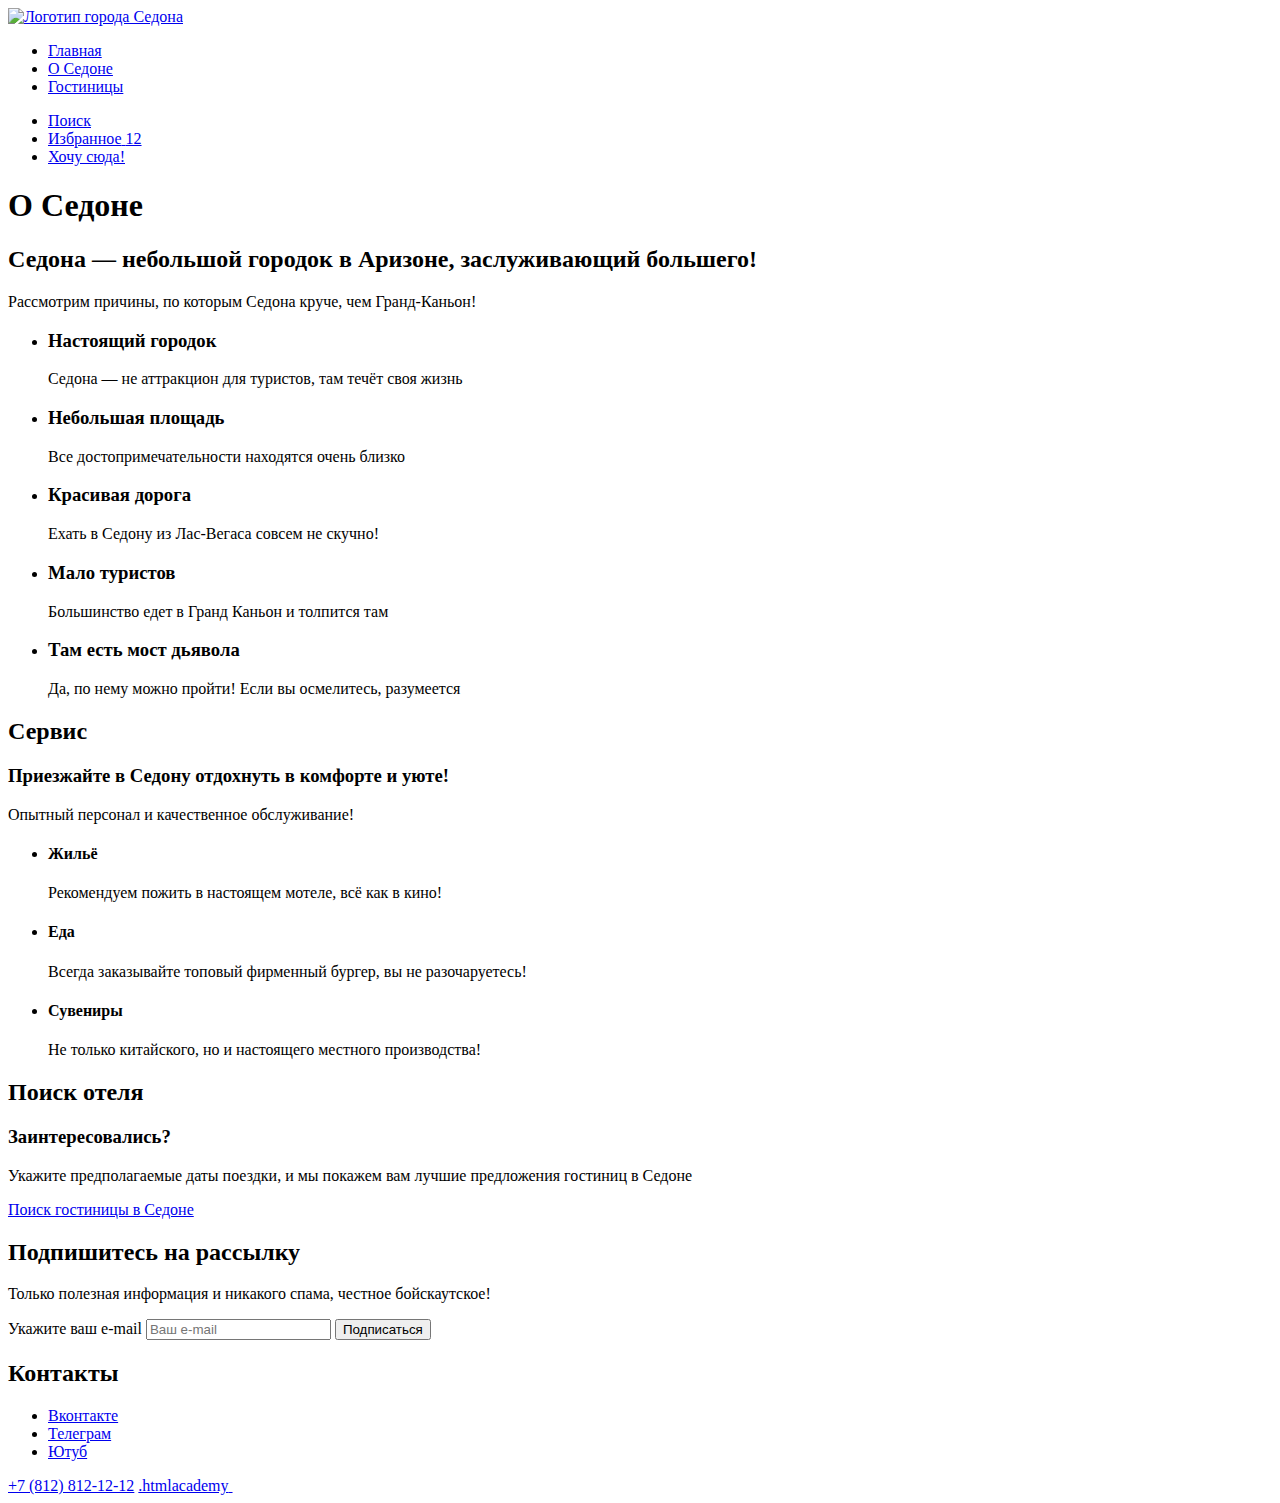
==== index.html @ 89e9d812 "Добавляет разметку каталога" ====
<!DOCTYPE html>
<html lang="ru">

  <head>
    <meta charset="utf-8">
    <title>HTML Academy: Седона</title>
  </head>

  <body>
    <header class="page-header">
      <a class="logo" href="index.html" aria-current="page">
        <img class="" src="" width="" height="" alt="Логотип города Седона">
      </a>
      <nav class="navigation">

        <ul class="navigation-list">

          <li class="navigation-item">
            <a class="navigation-link navigation-link-current" href="index.html">Главная</a>
          </li>

          <li class="navigation-item">
            <a class="navigation-link" href="#">О Cедоне</a>
          </li>

          <li class="navigation-item">
            <a class="navigation-link" href="catalog.html">Гостиницы</a>
          </li>

        </ul>

        <ul class="navigation-user">
          <li class="navigation-item">
            <a class="navigation-link-search" href="#">
              <!--svg-->
              <span class="visually-hidden">Поиск</span>
            </a>
          </li>

          <li class="navigation-item">
            <a class="navigation-link-favourites" href="#">
              <!--svg-->
              <span class="visually-hidden">Избранное</span>
              <span class="favourites">12</span>
            </a>
          </li>

          <li class="navigation-item">
            <a class="navigation-link-button" href="#">Хочу сюда!</a>
          </li>

        </ul>
      </nav>
    </header>

    <main class="main-index">
      <section class="hero">
        <h1 class="visually-hidden">О Седоне</h1>
        <!--Фоновое изображение/Декор-->
      </section>

      <section class="advantages">
        <h2 class="advantages-title">Седона — небольшой городок в Аризоне,
          заслуживающий большего!</h2>
        <p class="advantages-description">Рассмотрим причины, по которым Седона круче, чем Гранд-Каньон!</p>
        <ul class="advantages-list">

          <li class="advantages-item">
            <div class="advantages-item-container">
              <h3 class="advantages-item-title">Настоящий городок</h3>
              <p class="advantages-item-description">Седона — не аттракцион для туристов, там течёт своя жизнь</p>
            </div>
            <!--Контекстное изображение-->
          </li>

          <li class="advantages-item advantages-item-light">
            <h3 class="advantages-item-title">Небольшая площадь</h3>
            <p class="advantages-item-description">Все достопримечательности находятся очень близко</p>
          </li>

          <li class="advantages-item advantages-item-medium-blue">
            <h3 class="advantages-item-title">Красивая дорога</h3>
            <p class="advantages-item-description">Ехать в Седону из Лас-Вегаса совсем не скучно!</p>
          </li>

          <li class="advantages-item advantages-item-light">
            <h3 class="advantages-item-title">Мало туристов</h3>
            <p class="advantages-item-description">Большинство едет в Гранд Каньон и толпится там</p>
          </li>

          <li class="advantages-item">
            <div class="advantages-item-container">
              <h3>Там есть мост дьявола</h3>
              <p>Да, по нему можно пройти! Если вы осмелитесь, разумеется</p>
            </div>
            <!--Контекстное изображение-->
          </li>
        </ul>
      </section>

      <section class="services">
        <h2 class="services visually-hidden">Сервис</h2>
        <h3 class="services-title">Приезжайте в Седону отдохнуть в комфорте и уюте!</h3>
        <p class="services-definition">Опытный персонал и качественное обслуживание!</p>
        <ul class="services-list">
          <li class="services-item house">
            <h4 class="services-name">Жильё</h4>
            <p class="services-description">Рекомендуем пожить в настоящем мотеле, всё как в кино!</p>
            <!--Векторное изображение-->
          </li>

          <li class="services-item food">
            <h4 class="services-name">Еда</h4>
            <p class="services-description">Всегда заказывайте топовый фирменный бургер, вы не разочаруетесь!</p>
            <!--Векторное изображение-->
          </li>

          <li class="services-item souvenirs">
            <h4 class="services-name">Сувениры</h4>
            <p class="services-description">Не только китайского, но и настоящего местного производства!</p>
            <!--Векторное изображение-->
          </li>
        </ul>
      </section>

      <section class="search-hotels">
        <h2 class="search-hotels visually-hidden">Поиск отеля</h2>
        <h3 class="search-hotels-title">Заинтересовались?</h3>
        <p class="search-hotels-description">Укажите предполагаемые даты поездки, и мы покажем вам лучшие предложения гостиниц в Седоне</p>
        <a class="search-hotels-button" href="catalog.html">Поиск гостиницы в Седоне</a>
      </section>

      <section class="subscription subscription-photo">
        <!--Фоновое изображение-->
        <div class="wrapper-subscription">
          <h2 class="subscription-title">Подпишитесь на рассылку</h2>
          <p class="subscription-description">Только полезная информация и никакого спама, честное бойскаутское!</p>
          <form class="subscription-form" action="https://echo.htmlacademy.ru/" method="post">
            <label class="visually-hidden" for="subscription-email">Укажите ваш e-mail</label>
            <input type="email" name="mail" placeholder="Ваш e-mail" id="subscription-email" required>
            <button class="button subscription-button">Подписаться</button>
          </form>
        </div>
      </section>
    </main>

    <footer class="page-footer">
      <h2 class="visually-hidden">Контакты</h2>
      <ul class="social-list">
        <li class="social-item">
          <a class="social-link" href="https://vk.com/htmlacademy">
            <span class="visually-hidden">Вконтакте</span>
            <!--svg-->
          </a>
        </li>

        <li class="social-item">
          <a class="social-link" href="https://t.me/htmlacademy">
            <span class="visually-hidden">Телеграм</span>
            <!--svg-->
          </a>
        </li>
        <li class="social-item">
          <a class="social-link" href="https://www.youtube.com/user/htmlacademyru">
            <span class="visually-hidden">Ютуб</span>
            <!--svg-->
          </a>
        </li>
      </ul>
      <a class="contacts-phone" href="tel:+78128121212">+7 (812) 812-12-12</a>
      <a class="logo-htmlacademy-link" href="http://htmlacademy.ru">
        <span class="visually-hidden">.htmlacademy</span>
        <!--svg--><img>
      </a>
    </footer>
  </body>

</html>
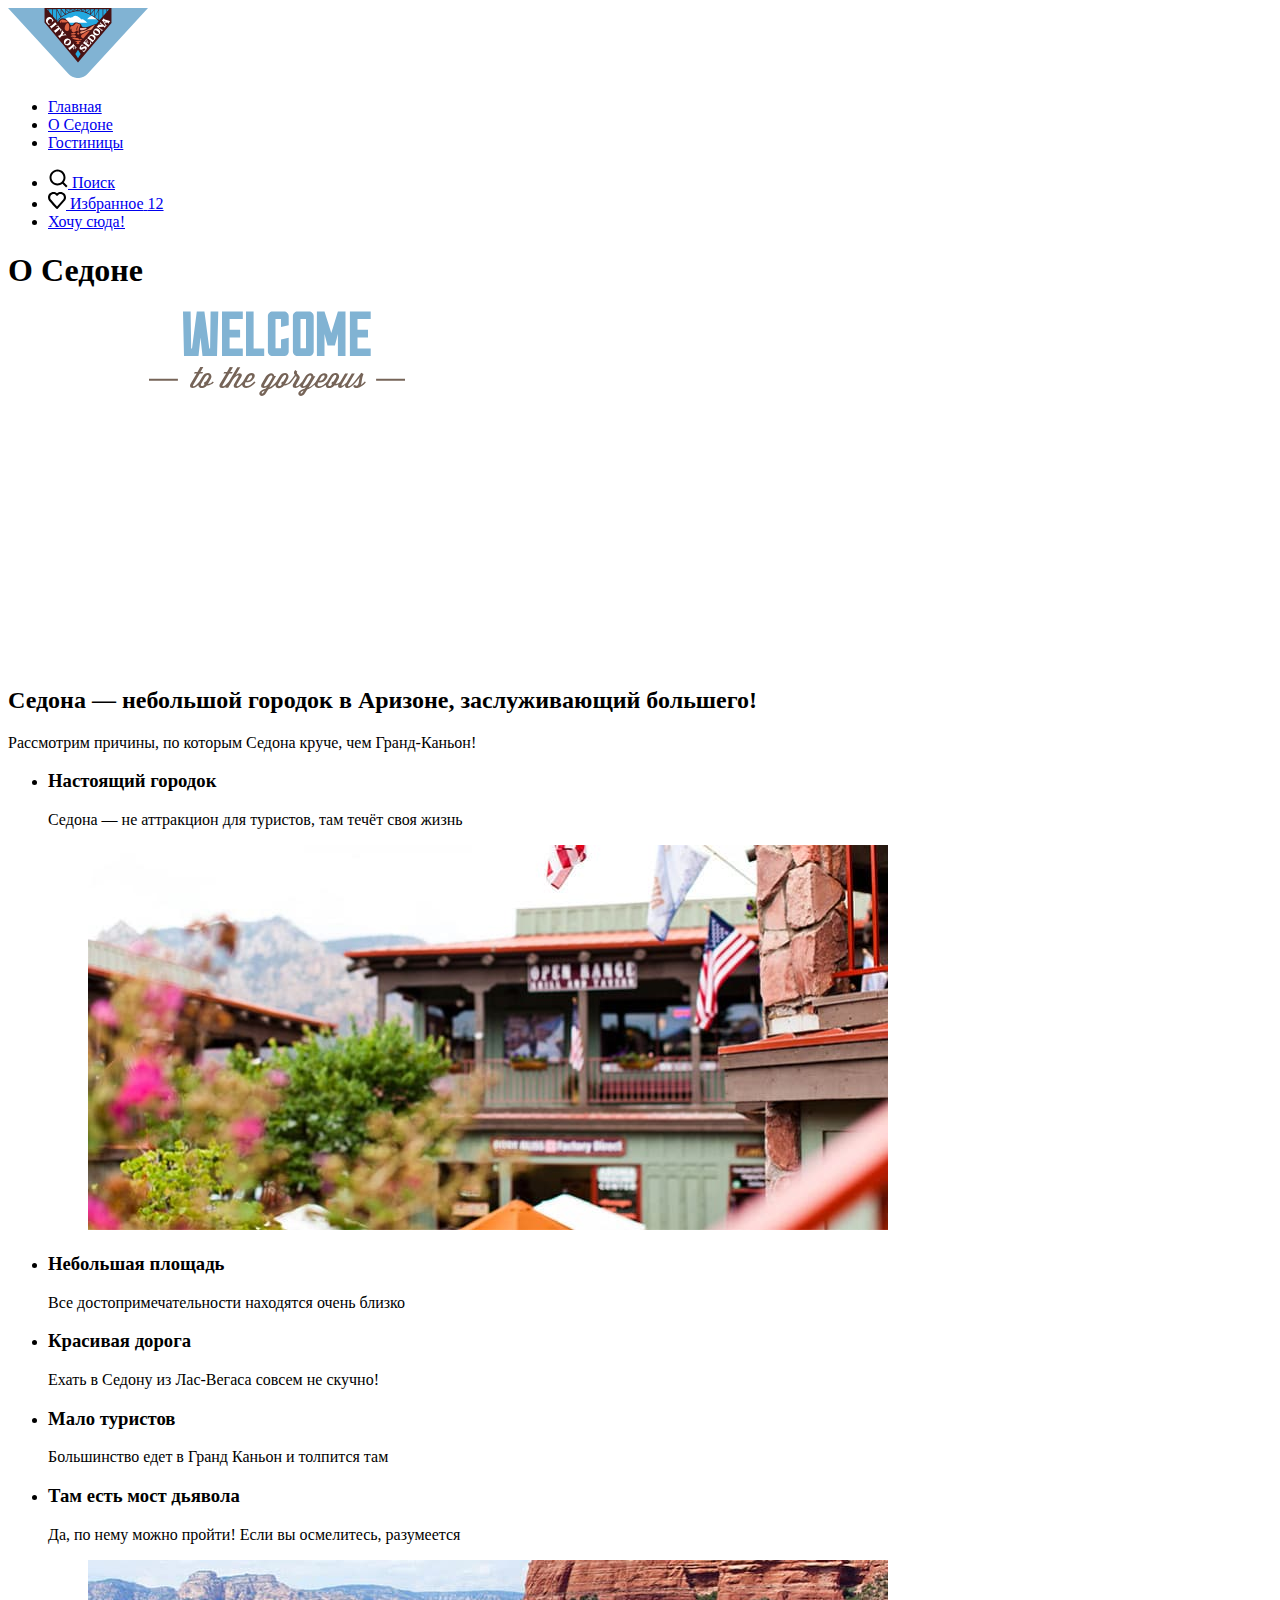
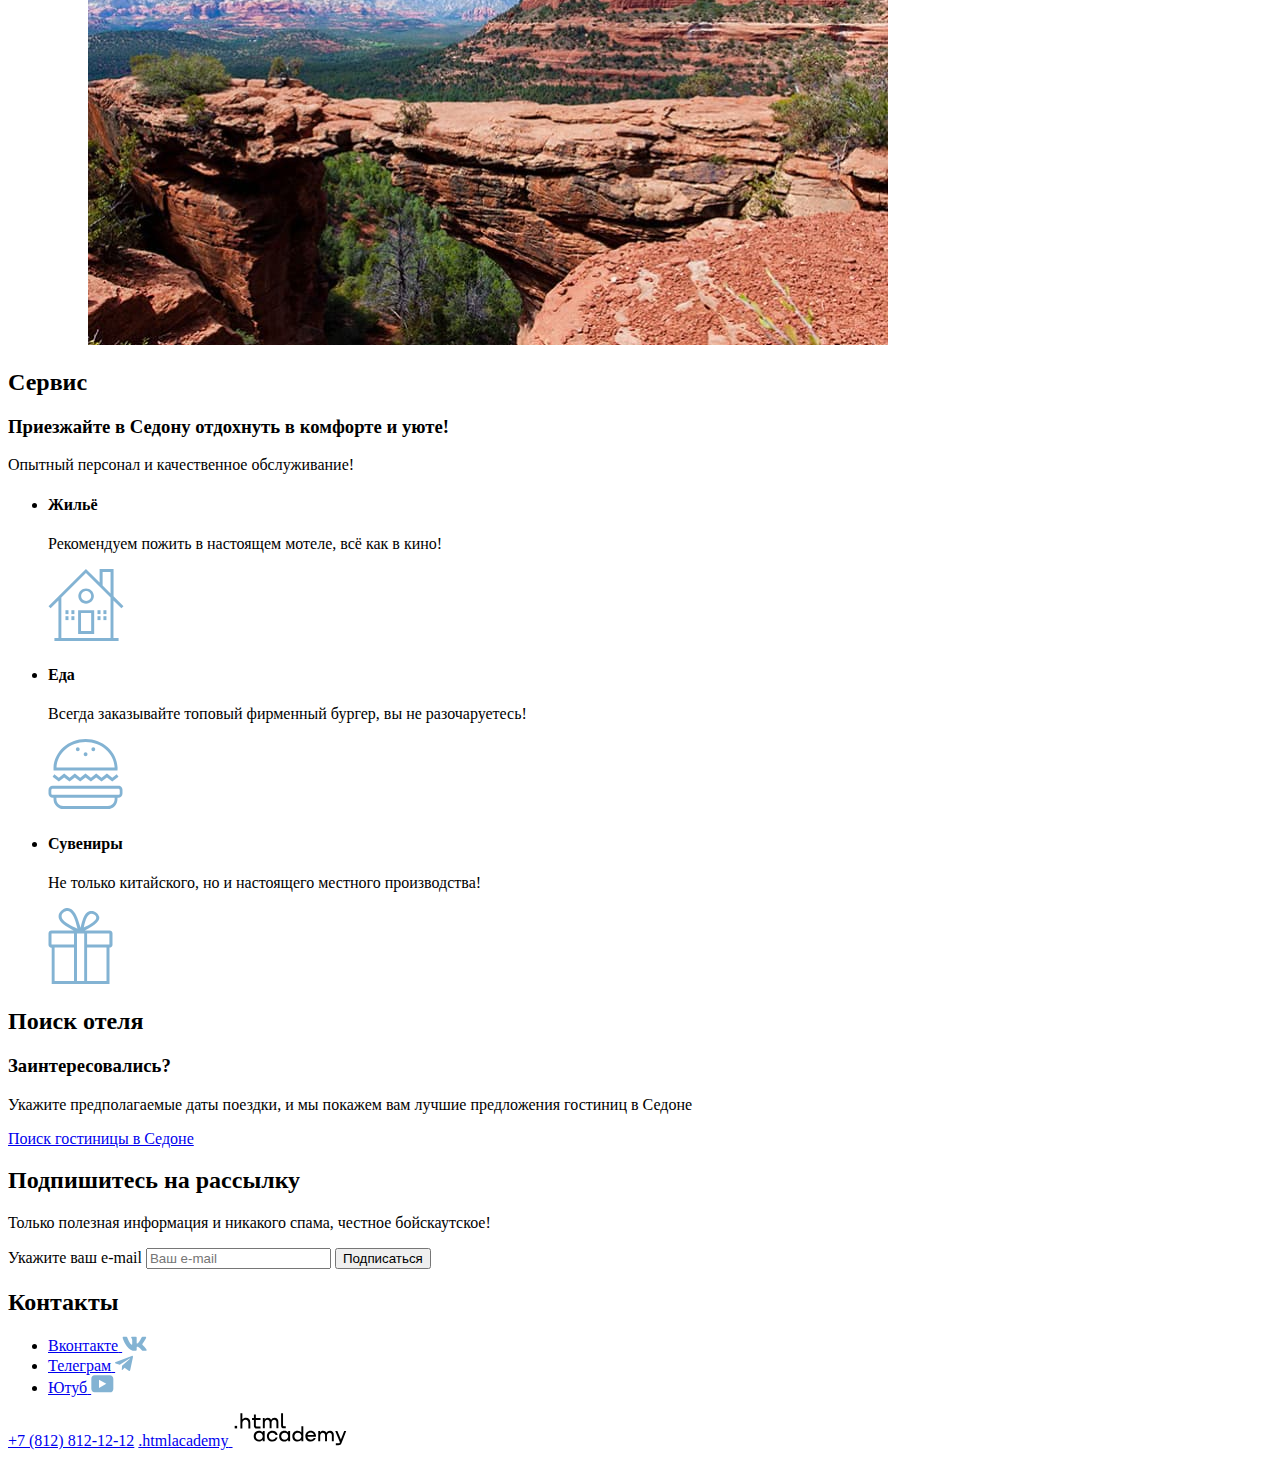
==== commit 37bce841: "Добавляет растровую графику в разметку" ====
--- a/index.html
+++ b/index.html
@@ -9,7 +9,7 @@
   <body>
     <header class="page-header">
       <a class="logo" href="index.html" aria-current="page">
-        <img class="" src="" width="" height="" alt="Логотип города Седона">
+        <img class="logotype" src="images/logo.svg" width="140" height="70" alt="Логотип города Седона">
       </a>
       <nav class="navigation">
 
@@ -32,14 +32,18 @@
         <ul class="navigation-user">
           <li class="navigation-item">
             <a class="navigation-link-search" href="#">
-              <!--svg-->
+              <svg width="20" height="20" viewBox="0 0 20 20" fill="none" xmlns="http://www.w3.org/2000/svg">
+                <path d="M19.5 18.0083L15.8 14.3287C16.8 13.0359 17.5 11.3453 17.5 9.4558C17.5 5.08011 13.9 1.5 9.5 1.5C5.1 1.5 1.5 5.17956 1.5 9.55525C1.5 13.9309 5.1 17.511 9.5 17.511C11.3 17.511 13 16.9144 14.4 15.8204L18.1 19.5L19.5 18.0083ZM9.5 15.5221C6.2 15.5221 3.5 12.837 3.5 9.55525C3.5 6.27348 6.2 3.5884 9.5 3.5884C12.8 3.5884 15.5 6.27348 15.5 9.55525C15.5 12.837 12.8 15.5221 9.5 15.5221Z" fill="black" />
+              </svg>
               <span class="visually-hidden">Поиск</span>
             </a>
           </li>
 
           <li class="navigation-item">
             <a class="navigation-link-favourites" href="#">
-              <!--svg-->
+              <svg width="18" height="17" viewBox="0 0 18 17" fill="none" xmlns="http://www.w3.org/2000/svg">
+                <path d="M8.9 17C8.6 17 8.3 16.9 8.1 16.6C2.7 10.5 1.4 9.1 1.1 8.7C0.4 7.8 0 6.6 0 5.4C0 2.4 2.4 0 5.5 0C6.8 0 8 0.5 9 1.3C10 0.5 11.3 0 12.5 0C15.5 0 18 2.4 18 5.4C18 6.7 17.5 7.9 16.7 8.8L9.7 16.7C9.5 16.9 9.3 17 8.9 17ZM2.9 7.5C3.2 7.9 6.4 11.5 9 14.4L15.2 7.4C15.7 6.9 15.9 6.2 15.9 5.4C15.9 3.6 14.4 2.1 12.6 2.1C11.6 2.1 10.6 2.6 9.9 3.4C9.6 3.7 9.3 3.8 9 3.8C8.7 3.8 8.4 3.6 8.2 3.4C7.5 2.6 6.5 2.1 5.5 2.1C3.7 2.1 2.2 3.6 2.2 5.4C2.1 6.3 2.5 7 2.9 7.5C2.8 7.5 2.8 7.5 2.9 7.5Z" fill="black" />
+              </svg>
               <span class="visually-hidden">Избранное</span>
               <span class="favourites">12</span>
             </a>
@@ -56,7 +60,10 @@
     <main class="main-index">
       <section class="hero">
         <h1 class="visually-hidden">О Седоне</h1>
-        <!--Фоновое изображение/Декор-->
+        <!--фоновое изображение-->
+        <figure class="hero-background">
+          <img class="welcome-image" src="images/welcome.svg" width="458" height="352" alt="Welcome  to the gorgeous Sedona because the Grand Canyon sucks">
+        </figure>
       </section>
 
       <section class="advantages">
@@ -70,7 +77,9 @@
               <h3 class="advantages-item-title">Настоящий городок</h3>
               <p class="advantages-item-description">Седона — не аттракцион для туристов, там течёт своя жизнь</p>
             </div>
-            <!--Контекстное изображение-->
+            <figure class="advantages-item-picture">
+              <img class="advantages-item-photo-1" src="images/photo-1.jpg" width="800" height="385" alt="Ресторан в Седоне">
+            </figure>
           </li>
 
           <li class="advantages-item advantages-item-light">
@@ -93,7 +102,9 @@
               <h3>Там есть мост дьявола</h3>
               <p>Да, по нему можно пройти! Если вы осмелитесь, разумеется</p>
             </div>
-            <!--Контекстное изображение-->
+            <figure class="advantages-item-picture">
+              <img class="advantages-item-photo-2" src="images/photo-2.jpg" width="800" height="385" alt="Каньон в Седоне">
+            </figure>
           </li>
         </ul>
       </section>
@@ -106,19 +117,40 @@
           <li class="services-item house">
             <h4 class="services-name">Жильё</h4>
             <p class="services-description">Рекомендуем пожить в настоящем мотеле, всё как в кино!</p>
-            <!--Векторное изображение-->
+            <svg width="76" height="72" viewBox="0 0 76 72" fill="none" xmlns="http://www.w3.org/2000/svg">
+              <path d="M30.1185 65H46.1827V41.2H30.1185V65ZM33.0301 44.1H43.1707V62.1H33.0301V44.1Z" fill="#83B3D3" />
+              <path d="M73.3916 39.3L75.5 37.2L65.5602 27.3V0H51.6044V13.6L37.9498 0L0.5 37.2L2.60843 39.3L10.4398 31.5V69.1H6.42369V72H70.5803V69.1H65.4598V31.5L73.3916 39.3ZM62.5482 69.1H13.3514V28.5L37.9498 4.1L62.5482 28.5V69.1ZM62.5482 24.4L54.6165 16.5V2.9H62.5482V24.4Z" fill="#83B3D3" />
+              <path d="M30.3193 27.1C30.3193 31.4 33.8333 34.8 38.0502 34.8C42.3675 34.8 45.8815 31.3 45.8815 27.1C45.8815 22.8 42.3675 19.4 38.0502 19.4C33.8333 19.4 30.3193 22.8 30.3193 27.1ZM38.1506 22.1C40.8614 22.1 43.1707 24.3 43.1707 27C43.1707 29.7 40.9618 31.9 38.1506 31.9C35.4398 31.9 33.1305 29.7 33.1305 27C33.1305 24.3 35.3394 22.1 38.1506 22.1Z" fill="#83B3D3" />
+              <path d="M20.4799 41.2H17.4679V45.1H20.4799V41.2Z" fill="#83B3D3" />
+              <path d="M26.4036 41.2H23.3916V45.1H26.4036V41.2Z" fill="#83B3D3" />
+              <path d="M20.4799 47.2H17.4679V51.1H20.4799V47.2Z" fill="#83B3D3" />
+              <path d="M26.4036 47.2H23.3916V51.1H26.4036V47.2Z" fill="#83B3D3" />
+              <path d="M52.508 41.2H49.496V45.1H52.508V41.2Z" fill="#83B3D3" />
+              <path d="M58.4317 41.2H55.4197V45.1H58.4317V41.2Z" fill="#83B3D3" />
+              <path d="M52.508 47.2H49.496V51.1H52.508V47.2Z" fill="#83B3D3" />
+              <path d="M58.4317 47.2H55.4197V51.1H58.4317V47.2Z" fill="#83B3D3" />
+            </svg>
           </li>
 
           <li class="services-item food">
             <h4 class="services-name">Еда</h4>
             <p class="services-description">Всегда заказывайте топовый фирменный бургер, вы не разочаруетесь!</p>
-            <!--Векторное изображение-->
-          </li>
-
-          <li class="services-item souvenirs">
+            <svg width="75" height="70" viewBox="0 0 75 70" fill="none" xmlns="http://www.w3.org/2000/svg">
+              <path d="M70.5757 46.7H4.6103C2.30452 46.7 0.5 48.6 0.5 51V54.5C0.5 56.9 2.40477 58.8 4.6103 58.8H5.51257V59.9C5.51257 65.4 9.82337 70 15.1367 70H59.8488C65.1621 70 69.4729 65.5 69.4729 59.9V58.8H70.3752C72.681 58.8 74.4855 56.9 74.4855 54.5V51C74.686 48.7 72.7812 46.7 70.5757 46.7ZM66.6659 59.9C66.6659 63.8 63.6583 66.9 59.949 66.9H15.1367C11.4274 66.9 8.41985 63.7 8.41985 59.9V58.8H66.6659V59.9ZM71.7787 54.5C71.7787 55.2 71.1772 55.8 70.5757 55.8H4.51005C3.80829 55.8 3.30704 55.2 3.30704 54.5V51C3.30704 50.3 3.90855 49.7 4.51005 49.7H70.4754C71.1772 49.7 71.6784 50.3 71.6784 51C71.7787 51 71.7787 54.5 71.7787 54.5Z" fill="#83B3D3" />
+              <path d="M16.1392 38.4L21.5528 42.5L26.8661 38.4L32.1794 42.5L37.4927 38.4L42.9063 42.5L48.2196 38.4L53.5329 42.5L58.9465 38.4L64.2598 42.5L70.4754 37.8L68.7711 35.3L64.2598 38.7L58.9465 34.6L53.5329 38.7L48.2196 34.6L42.9063 38.7L37.4927 34.6L32.1794 38.7L26.8661 34.6L21.5528 38.7L16.1392 34.6L10.8259 38.7L6.31458 35.3L4.6103 37.8L10.8259 42.5L16.1392 38.4Z" fill="#83B3D3" />
+              <path d="M8.52011 31.5H69.4729C69.4729 30.9 69.5732 30.3 69.5732 29.6C69.5732 29.2 69.5732 28.8 69.5732 28.4C68.8714 12.7 54.8362 0 37.593 0C20.2495 0 6.21432 12.7 5.51257 28.5C5.51257 28.9 5.51257 29.3 5.51257 29.7C5.51257 30.3 5.50815 30.9 5.6084 31.5H8.52011ZM37.593 3C53.2322 3 66.0644 14.3 66.6659 28.5H8.52011C9.12161 14.4 21.9538 3 37.593 3Z" fill="#83B3D3" />
+              <path d="M37.593 17.3C38.645 17.3 39.4978 16.4046 39.4978 15.3C39.4978 14.1954 38.645 13.3 37.593 13.3C36.541 13.3 35.6882 14.1954 35.6882 15.3C35.6882 16.4046 36.541 17.3 37.593 17.3Z" fill="#83B3D3" />
+              <path d="M29.7734 12.2C30.8254 12.2 31.6782 11.3046 31.6782 10.2C31.6782 9.09543 30.8254 8.2 29.7734 8.2C28.7214 8.2 27.8686 9.09543 27.8686 10.2C27.8686 11.3046 28.7214 12.2 29.7734 12.2Z" fill="#83B3D3" />
+              <path d="M45.3123 12.2C46.3643 12.2 47.2171 11.3046 47.2171 10.2C47.2171 9.09543 46.3643 8.2 45.3123 8.2C44.2604 8.2 43.4076 9.09543 43.4076 10.2C43.4076 11.3046 44.2604 12.2 45.3123 12.2Z" fill="#83B3D3" />
+            </svg>
+          </li>
+
+          <li class="services-item present">
             <h4 class="services-name">Сувениры</h4>
             <p class="services-description">Не только китайского, но и настоящего местного производства!</p>
-            <!--Векторное изображение-->
+            <svg width="65" height="76" viewBox="0 0 65 76" fill="none" xmlns="http://www.w3.org/2000/svg">
+              <path d="M61.6 22.4625H61.5H36.8C50.6 15.5576 51.7 11.1546 51.2 8.75288C50 4.75007 45.5 1.74797 41.2 3.34909C35.6 5.45056 34.1 13.7564 32.6 19.7606C30.6 13.6563 28.8 5.95091 24.4 2.04818C23.1 0.947407 21.3 -0.253434 18.6 0.0467764C14.6 0.447057 8.8 5.45056 11.1 11.0545C13.4 16.4583 20.8 19.8607 25.7 22.5626H3.7H3.4C1.8 22.5626 0.5 23.8635 0.5 25.4646V36.7725C0.5 38.3736 1.8 39.6745 3.4 39.6745H3.7V72.9979V75.3996V76H61.5V75.4996V72.9979V39.5745H61.6C63.2 39.5745 64.5 38.2736 64.5 36.6724V25.3645C64.5 23.7634 63.2 22.4625 61.6 22.4625ZM42.9 5.85084C45 5.55063 47.9 7.15176 48.2 9.05309C48.6 11.8551 44.8 14.3568 43.1 15.4576C40.6 17.1588 38.2 18.0594 35.8 19.5604C36.7 15.8579 38.3 6.55133 42.9 5.85084ZM20 15.8579C17.8 14.3568 13.5 11.4548 13.6 8.05239C13.7 4.44986 19.3 1.44776 22.4 4.14965C26.3 7.55203 28.1 15.2574 29.5 20.7613C26.3 19.2602 23.2 17.9593 20 15.8579ZM26 72.9979H6.6V39.5745H26V72.9979ZM26 36.4723H3.5V25.4646H26V36.4723ZM36.2 36.4723V39.4744V72.9979H29V39.5745V36.5724V25.5647H36.2V36.4723ZM58.5 72.9979H39.1V39.5745H58.5V72.9979ZM61.4 36.4723H39.1V25.4646H61.4V36.4723Z" fill="#83B3D3" />
+            </svg>
           </li>
         </ul>
       </section>
@@ -150,27 +182,35 @@
         <li class="social-item">
           <a class="social-link" href="https://vk.com/htmlacademy">
             <span class="visually-hidden">Вконтакте</span>
-            <!--svg-->
+            <svg width="25" height="15" viewBox="0 0 25 15" fill="none" xmlns="http://www.w3.org/2000/svg">
+              <path fill-rule="evenodd" clip-rule="evenodd" d="M24.1164 1.80445C24.2824 1.25845 24.1164 0.856445 23.3214 0.856445H20.6964C20.0284 0.856445 19.7204 1.20345 19.5534 1.58645C19.5534 1.58645 18.2184 4.78245 16.3274 6.85845C15.7154 7.46045 15.4374 7.65145 15.1034 7.65145C14.9364 7.65145 14.6854 7.46045 14.6854 6.91345V1.80445C14.6854 1.14845 14.5014 0.856445 13.9454 0.856445H9.81738C9.40038 0.856445 9.14938 1.16045 9.14938 1.44945C9.14938 2.07045 10.0954 2.21445 10.1924 3.96245V7.76045C10.1924 8.59345 10.0394 8.74444 9.70538 8.74444C8.81538 8.74444 6.65038 5.53345 5.36538 1.85945C5.11638 1.14445 4.86438 0.856445 4.19338 0.856445H1.56638C0.816382 0.856445 0.666382 1.20345 0.666382 1.58645C0.666382 2.26845 1.55638 5.65645 4.81138 10.1374C6.98138 13.1974 10.0364 14.8564 12.8194 14.8564C14.4884 14.8564 14.6944 14.4884 14.6944 13.8534V11.5404C14.6944 10.8034 14.8524 10.6564 15.3814 10.6564C15.7714 10.6564 16.4384 10.8484 17.9964 12.3234C19.7764 14.0724 20.0694 14.8564 21.0714 14.8564H23.6964C24.4464 14.8564 24.8224 14.4884 24.6064 13.7604C24.3684 13.0364 23.5184 11.9854 22.3914 10.7384C21.7794 10.0284 20.8614 9.26345 20.5824 8.88045C20.1934 8.38945 20.3044 8.17044 20.5824 7.73345C20.5824 7.73345 23.7824 3.30745 24.1154 1.80445H24.1164Z" fill="#83B3D3" />
+            </svg>
           </a>
         </li>
 
         <li class="social-item">
           <a class="social-link" href="https://t.me/htmlacademy">
             <span class="visually-hidden">Телеграм</span>
-            <!--svg-->
+            <svg width="18" height="16" viewBox="0 0 18 16" fill="none" xmlns="http://www.w3.org/2000/svg">
+              <path d="M16.785 0.955705L0.840489 7.1042C-0.247661 7.54126 -0.241365 8.14828 0.640845 8.41897L4.73445 9.69597L14.2058 3.72014C14.6537 3.44766 15.0629 3.59424 14.7265 3.89281L7.05283 10.8183H7.05103L7.05283 10.8192L6.77045 15.0387C7.18413 15.0387 7.36669 14.8489 7.59871 14.625L9.58705 12.6915L13.7229 15.7464C14.4855 16.1664 15.0332 15.9506 15.2229 15.0405L17.9379 2.2453C18.2158 1.13107 17.5126 0.626562 16.785 0.955705Z" fill="#83B3D3" />
+            </svg>
           </a>
         </li>
+
         <li class="social-item">
           <a class="social-link" href="https://www.youtube.com/user/htmlacademyru">
             <span class="visually-hidden">Ютуб</span>
-            <!--svg-->
+            <svg width="23" height="18" viewBox="0 0 23 18" fill="none" xmlns="http://www.w3.org/2000/svg">
+              <path d="M18.9402 0.356445H3.50738C1.64668 0.356445 0.333252 1.9502 0.333252 3.75645V13.8502C0.333252 15.7627 1.64668 17.3564 3.50738 17.3564H19.1591C20.8009 17.3564 22.3333 15.7627 22.3333 13.9564V3.75645C22.1143 1.9502 20.8009 0.356445 18.9402 0.356445ZM7.99494 12.8939V4.81894L15.3283 8.85645L7.99494 12.8939Z" fill="#83B3D3" />
+            </svg>
           </a>
         </li>
+
       </ul>
       <a class="contacts-phone" href="tel:+78128121212">+7 (812) 812-12-12</a>
       <a class="logo-htmlacademy-link" href="http://htmlacademy.ru">
         <span class="visually-hidden">.htmlacademy</span>
-        <!--svg--><img>
+        <img class="logo-htmlacademy-icon" src="images/icon-footer/logo-htmlacademy.svg" width="115" height="33" alt="Логотип htmlacademy">
       </a>
     </footer>
   </body>
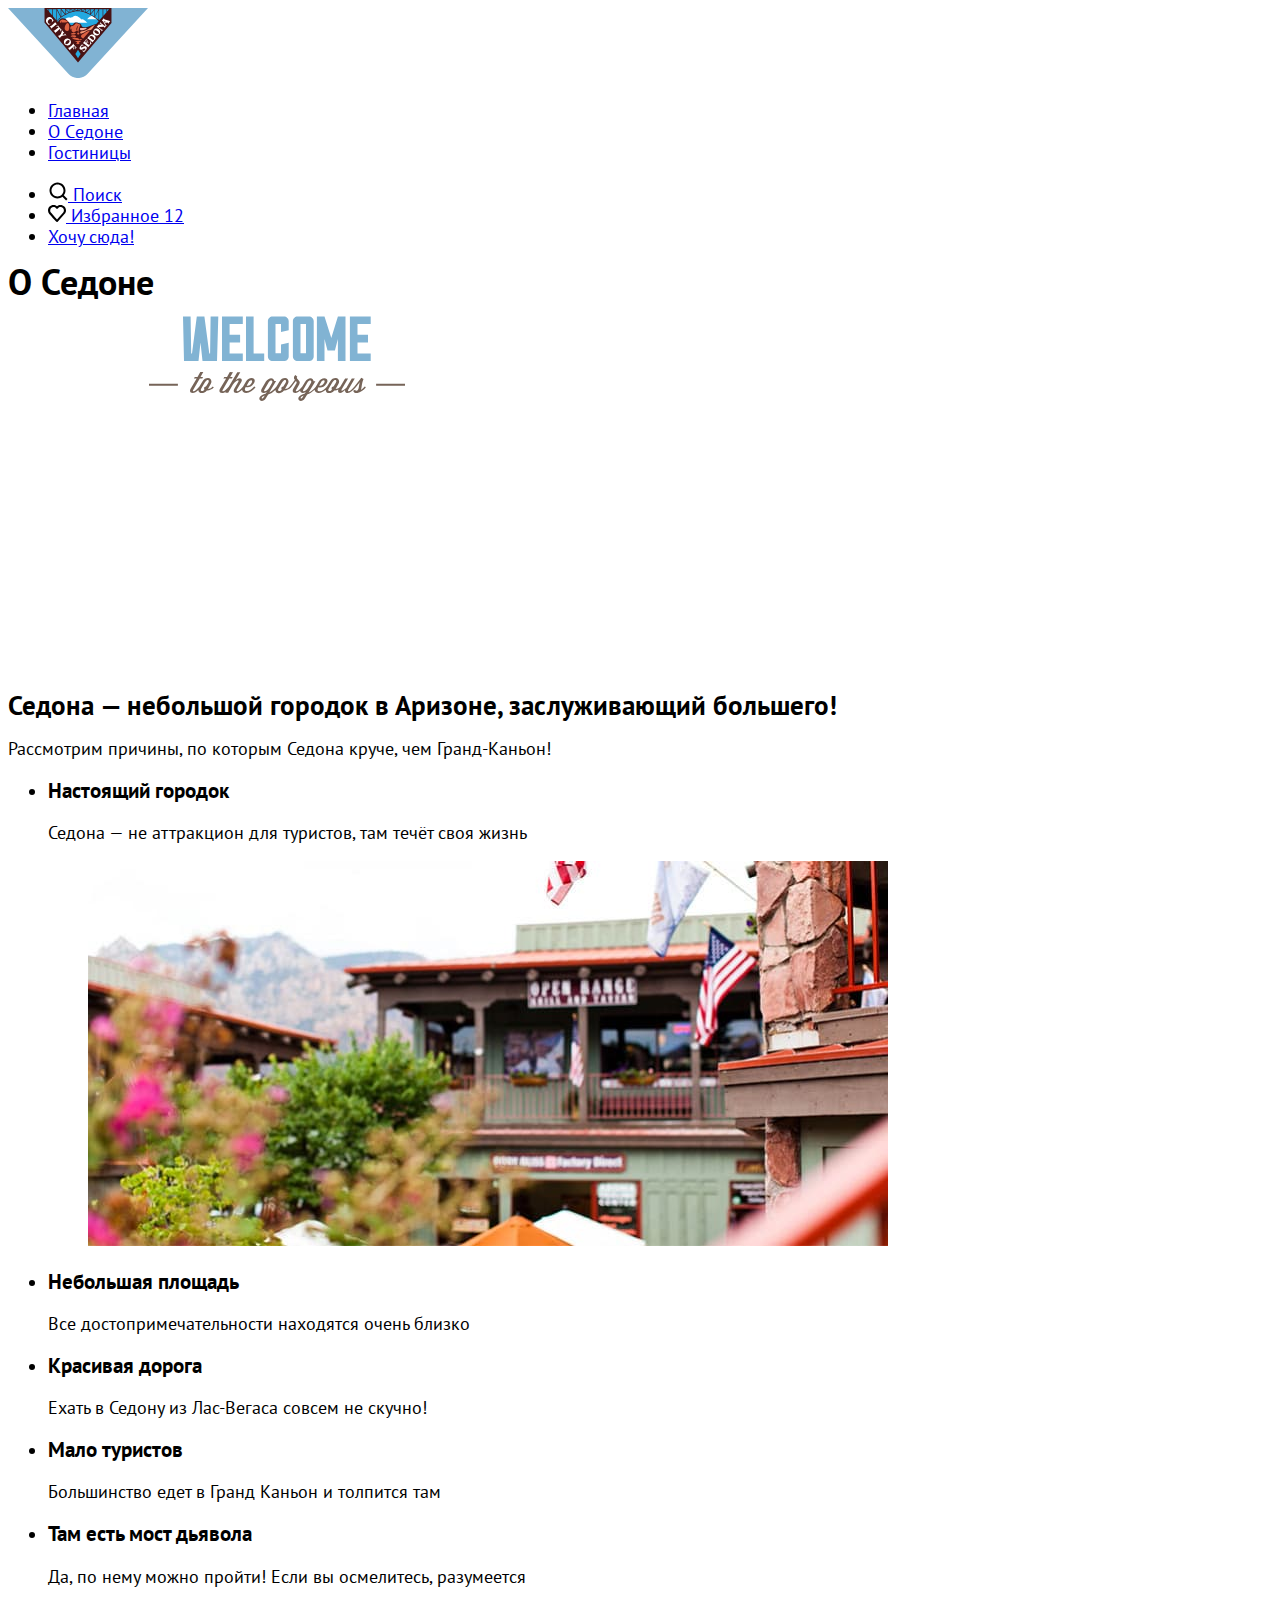
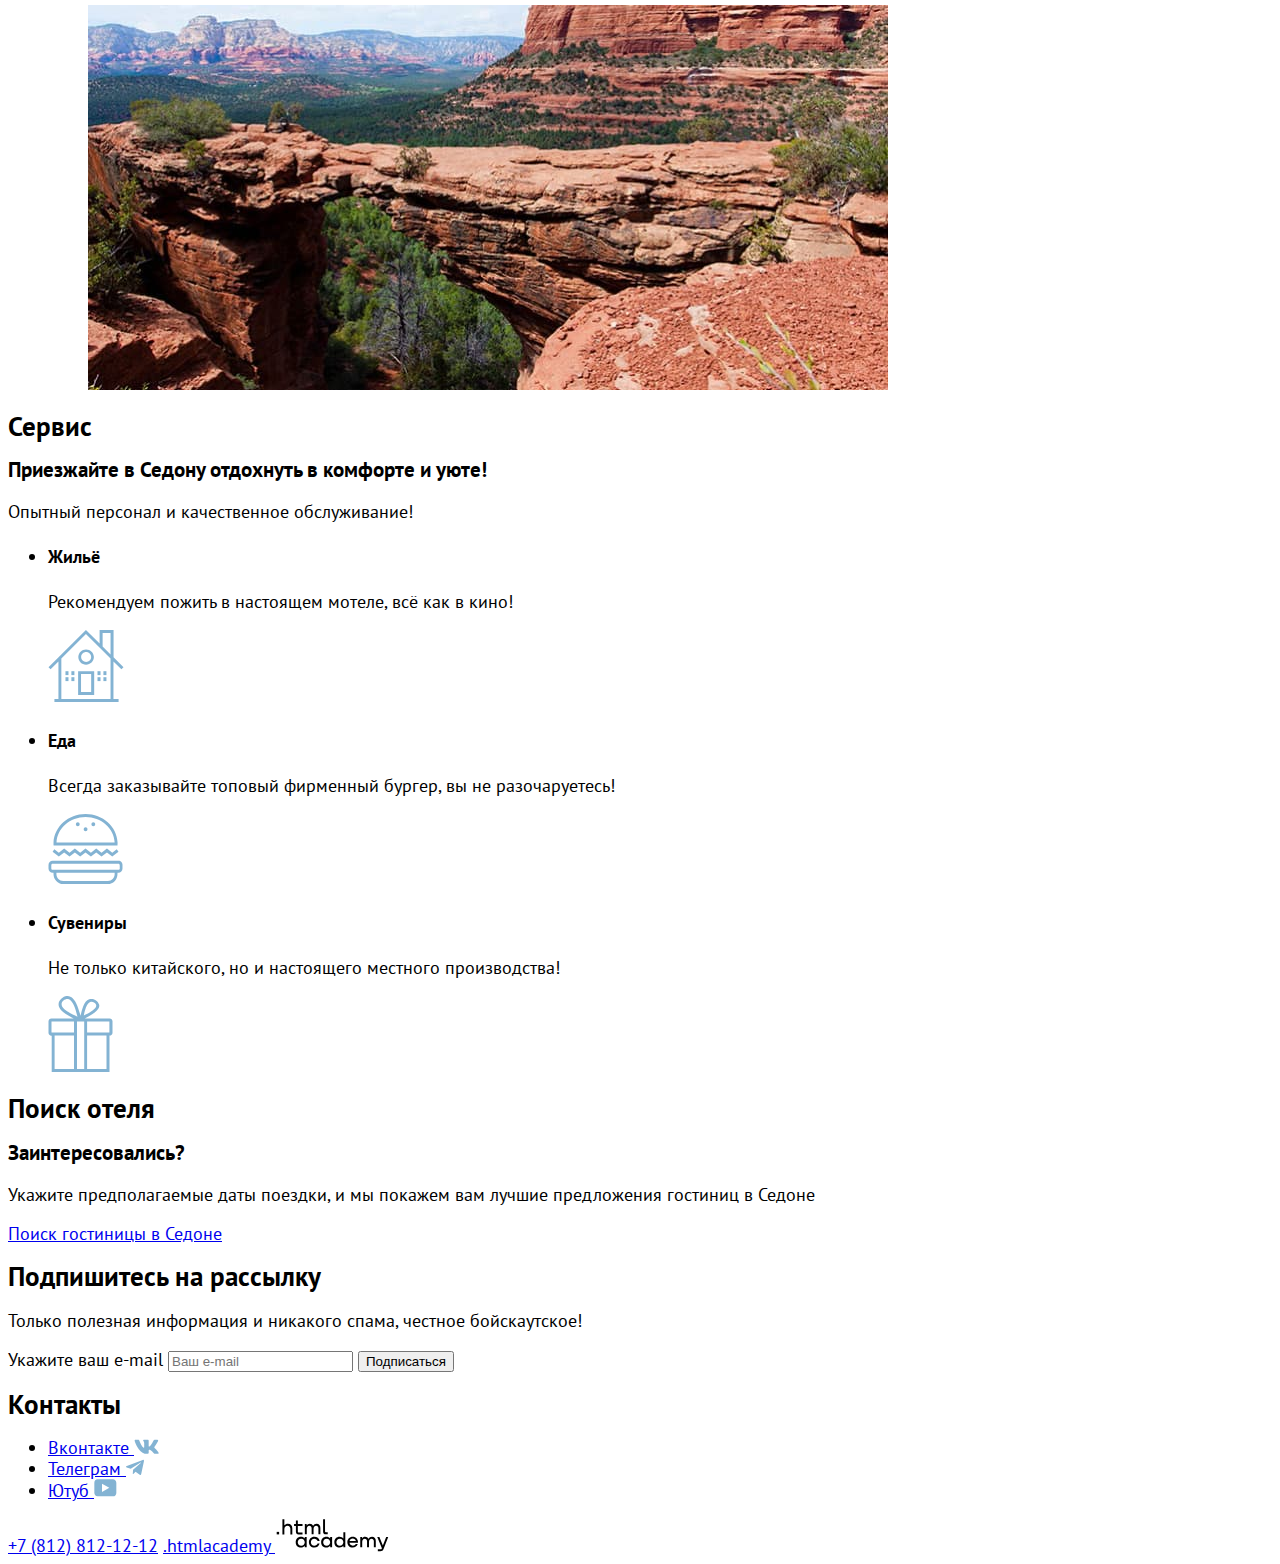
==== commit 66ba89b0: "Добавляет шрифты" ====
--- a/index.html
+++ b/index.html
@@ -4,6 +4,7 @@
   <head>
     <meta charset="utf-8">
     <title>HTML Academy: Седона</title>
+    <link rel="stylesheet" href="styles/styles.css">
   </head>
 
   <body>
--- a/styles/styles.css
+++ b/styles/styles.css
@@ -0,0 +1,23 @@
+/* Основные стили */
+
+@font-face {
+  font-family: "PT Sans";
+  font-style: normal;
+  font-weight: 400;
+  src: url("../fonts/ptsans-400.woff2") format("woff2");
+  font-display: swap;
+}
+
+@font-face {
+  font-family: "PT Sans";
+  font-style: normal;
+  font-weight: 700;
+  src: url("../fonts/ptsans-700.woff2") format("woff2");
+  font-display: swap;
+}
+
+body {
+  font-family: "PT Sans", sans-serif;
+  font-size: 18px;
+  line-height: 21px;
+}
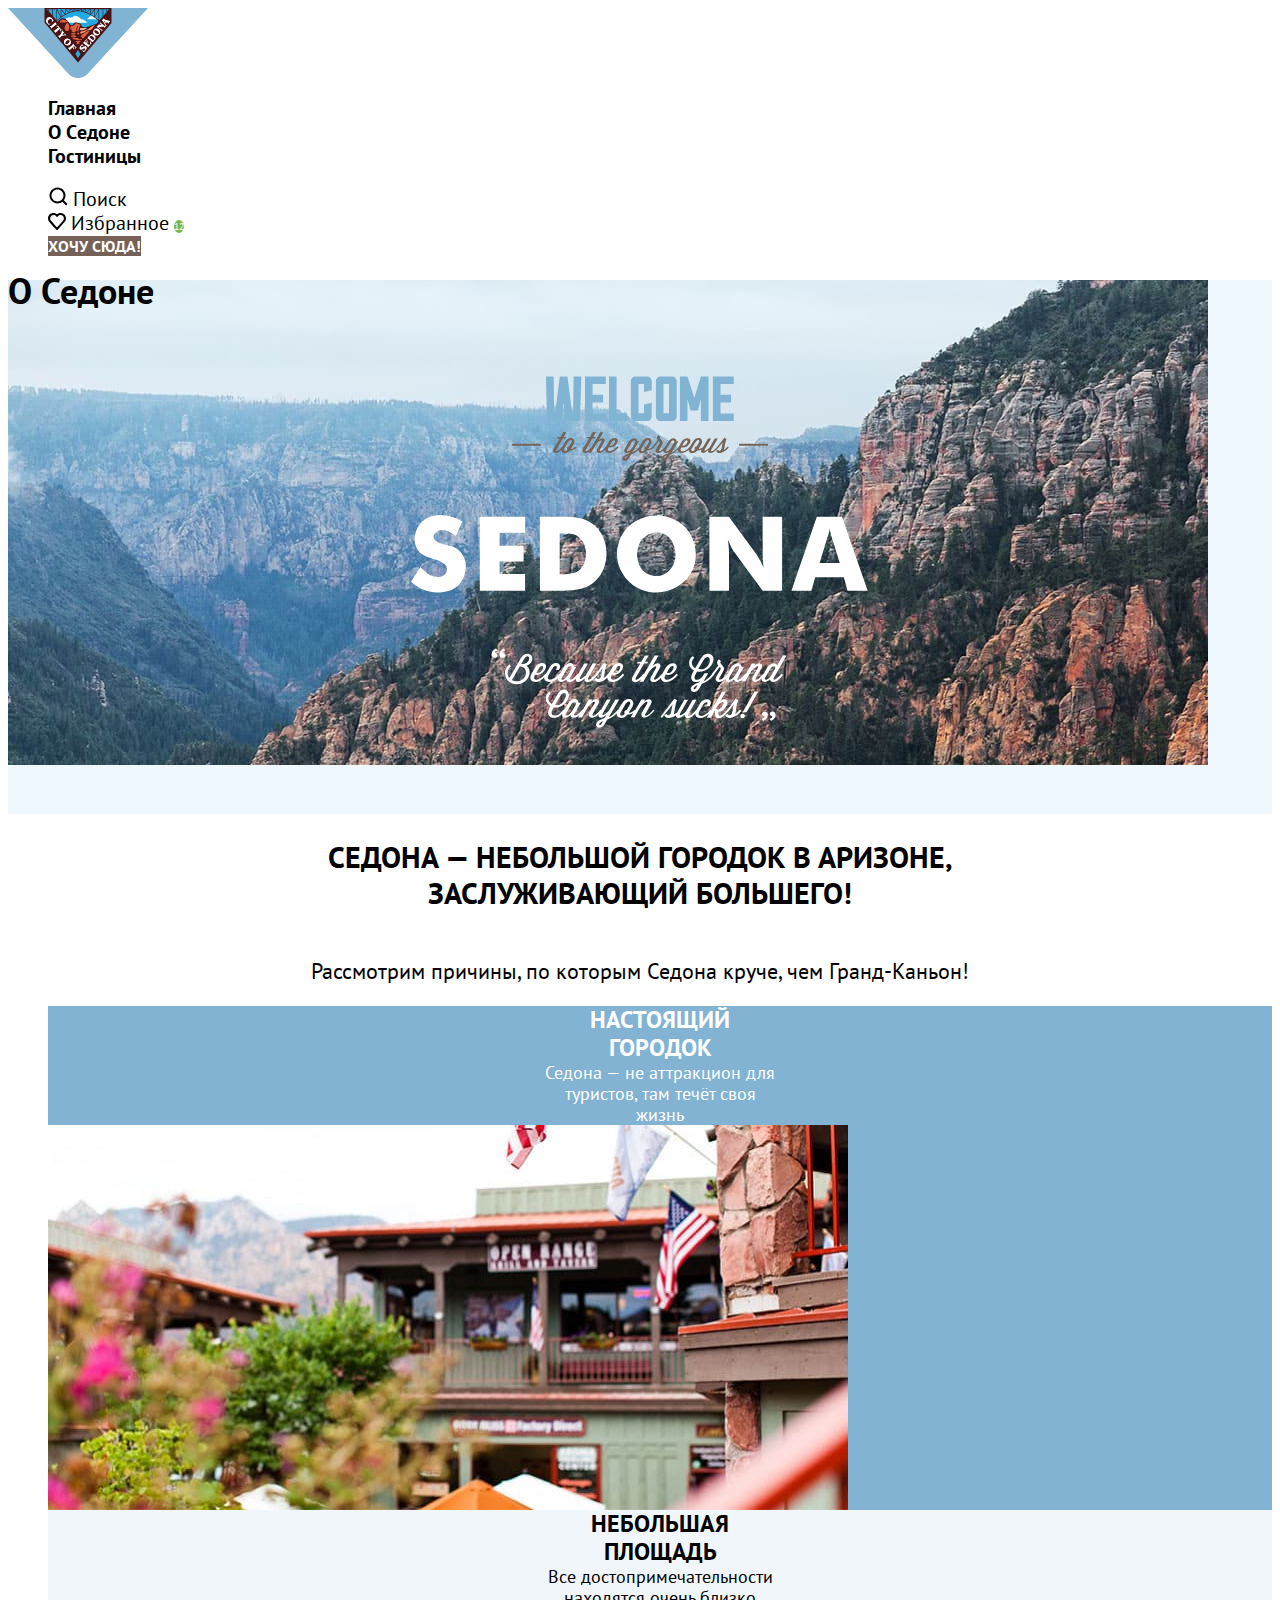
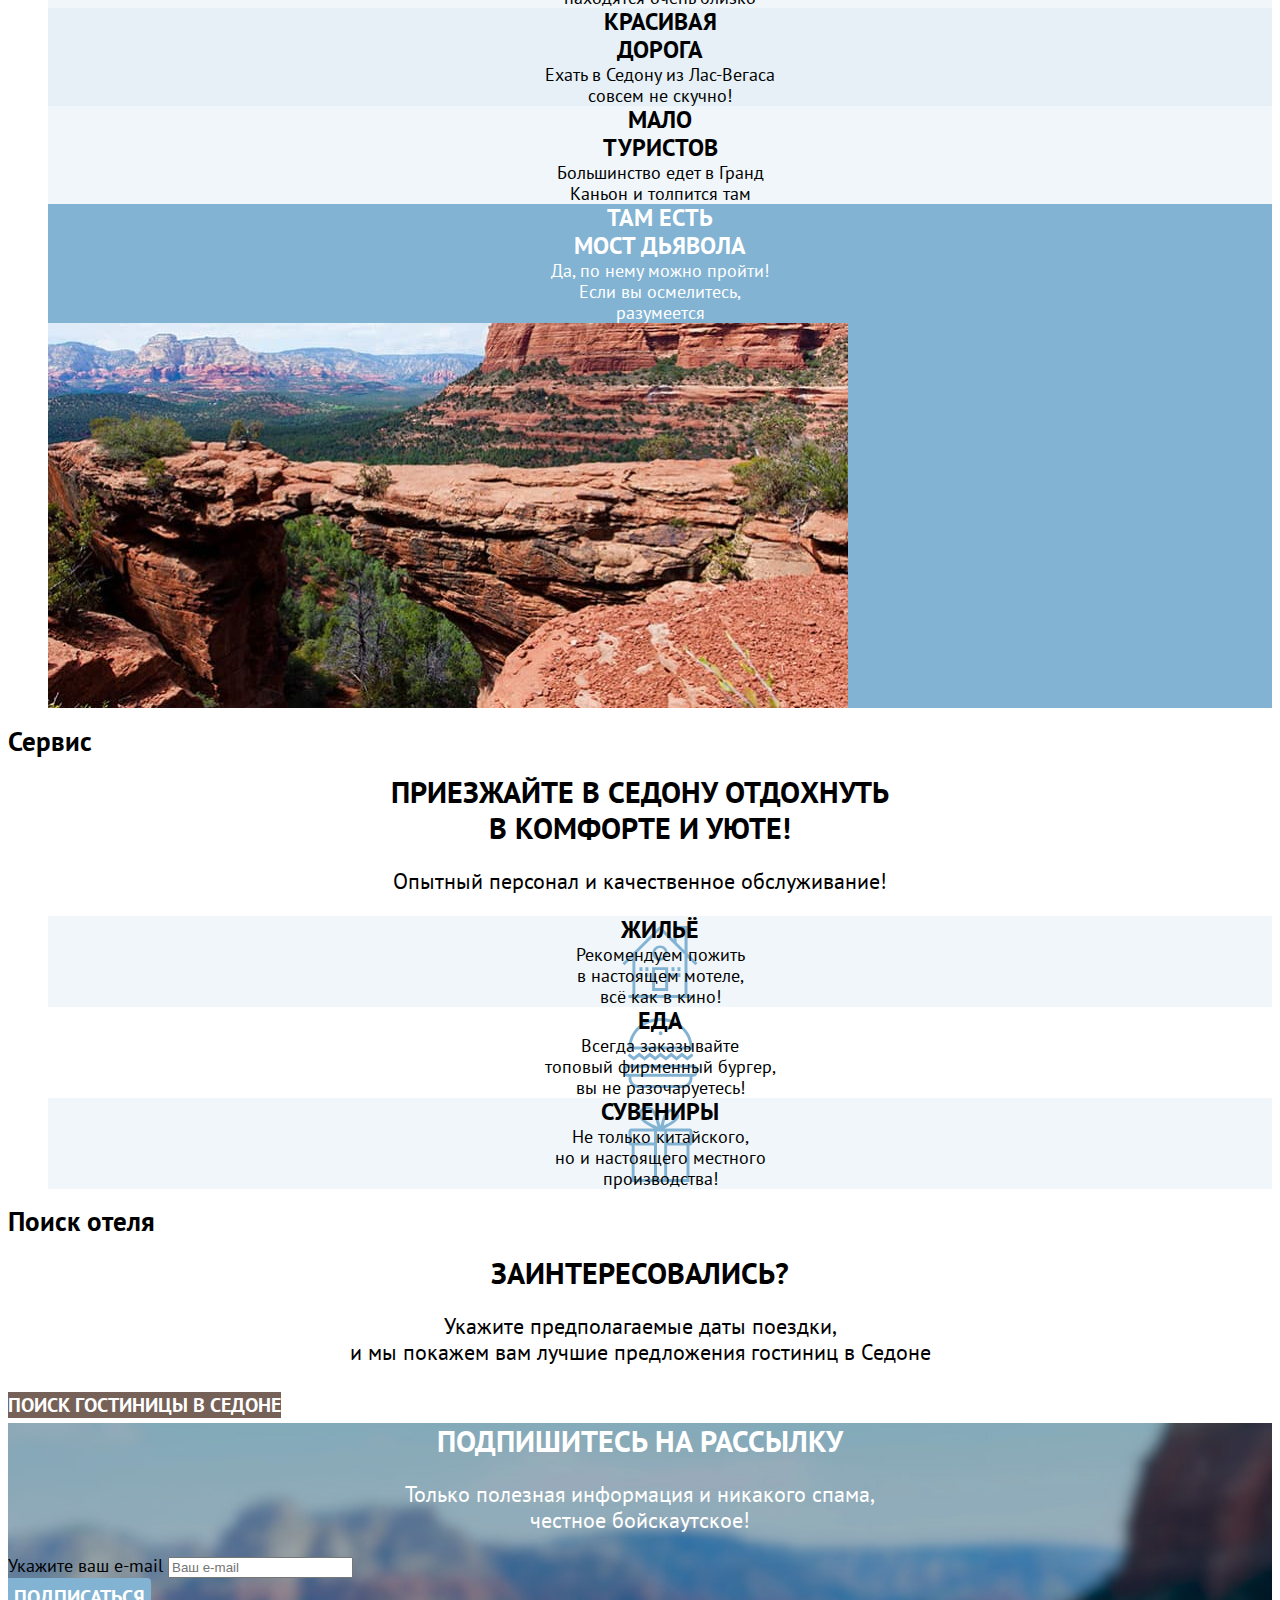
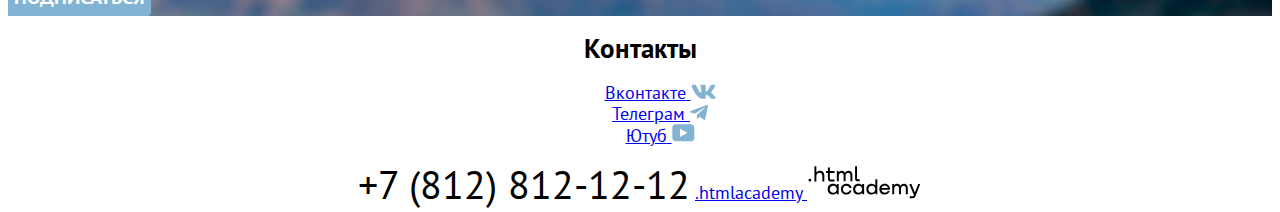
==== commit 26cfa285: "Добавляет базовую стилизацию" ====
--- a/index.html
+++ b/index.html
@@ -41,12 +41,12 @@
           </li>
 
           <li class="navigation-item">
-            <a class="navigation-link-favourites" href="#">
+            <a class="navigation-link-counter" href="#">
               <svg width="18" height="17" viewBox="0 0 18 17" fill="none" xmlns="http://www.w3.org/2000/svg">
                 <path d="M8.9 17C8.6 17 8.3 16.9 8.1 16.6C2.7 10.5 1.4 9.1 1.1 8.7C0.4 7.8 0 6.6 0 5.4C0 2.4 2.4 0 5.5 0C6.8 0 8 0.5 9 1.3C10 0.5 11.3 0 12.5 0C15.5 0 18 2.4 18 5.4C18 6.7 17.5 7.9 16.7 8.8L9.7 16.7C9.5 16.9 9.3 17 8.9 17ZM2.9 7.5C3.2 7.9 6.4 11.5 9 14.4L15.2 7.4C15.7 6.9 15.9 6.2 15.9 5.4C15.9 3.6 14.4 2.1 12.6 2.1C11.6 2.1 10.6 2.6 9.9 3.4C9.6 3.7 9.3 3.8 9 3.8C8.7 3.8 8.4 3.6 8.2 3.4C7.5 2.6 6.5 2.1 5.5 2.1C3.7 2.1 2.2 3.6 2.2 5.4C2.1 6.3 2.5 7 2.9 7.5C2.8 7.5 2.8 7.5 2.9 7.5Z" fill="black" />
               </svg>
               <span class="visually-hidden">Избранное</span>
-              <span class="favourites">12</span>
+              <span class="counter">12</span>
             </a>
           </li>
 
@@ -61,22 +61,21 @@
     <main class="main-index">
       <section class="hero">
         <h1 class="visually-hidden">О Седоне</h1>
-        <!--фоновое изображение-->
         <figure class="hero-background">
           <img class="welcome-image" src="images/welcome.svg" width="458" height="352" alt="Welcome  to the gorgeous Sedona because the Grand Canyon sucks">
         </figure>
       </section>
 
       <section class="advantages">
-        <h2 class="advantages-title">Седона — небольшой городок в Аризоне,
+        <h2 class="advantages-title">Седона — небольшой городок в Аризоне, <br>
           заслуживающий большего!</h2>
         <p class="advantages-description">Рассмотрим причины, по которым Седона круче, чем Гранд-Каньон!</p>
         <ul class="advantages-list">
 
           <li class="advantages-item">
             <div class="advantages-item-container">
-              <h3 class="advantages-item-title">Настоящий городок</h3>
-              <p class="advantages-item-description">Седона — не аттракцион для туристов, там течёт своя жизнь</p>
+              <h3 class="advantages-item-title">Настоящий <br> городок</h3>
+              <p class="advantages-item-description">Седона — не аттракцион для <br> туристов, там течёт своя <br> жизнь</p>
             </div>
             <figure class="advantages-item-picture">
               <img class="advantages-item-photo-1" src="images/photo-1.jpg" width="800" height="385" alt="Ресторан в Седоне">
@@ -84,24 +83,24 @@
           </li>
 
           <li class="advantages-item advantages-item-light">
-            <h3 class="advantages-item-title">Небольшая площадь</h3>
-            <p class="advantages-item-description">Все достопримечательности находятся очень близко</p>
+            <h3 class="advantages-item-title">Небольшая <br>площадь</h3>
+            <p class="advantages-item-description">Все достопримечательности <br> находятся очень близко</p>
           </li>
 
           <li class="advantages-item advantages-item-medium-blue">
-            <h3 class="advantages-item-title">Красивая дорога</h3>
-            <p class="advantages-item-description">Ехать в Седону из Лас-Вегаса совсем не скучно!</p>
+            <h3 class="advantages-item-title">Красивая <br>дорога</h3>
+            <p class="advantages-item-description">Ехать в Седону из Лас-Вегаса <br>совсем не скучно!</p>
           </li>
 
           <li class="advantages-item advantages-item-light">
-            <h3 class="advantages-item-title">Мало туристов</h3>
-            <p class="advantages-item-description">Большинство едет в Гранд Каньон и толпится там</p>
+            <h3 class="advantages-item-title">Мало <br>туристов</h3>
+            <p class="advantages-item-description">Большинство едет в Гранд <br>Каньон и толпится там</p>
           </li>
 
           <li class="advantages-item">
             <div class="advantages-item-container">
-              <h3>Там есть мост дьявола</h3>
-              <p>Да, по нему можно пройти! Если вы осмелитесь, разумеется</p>
+              <h3 class="advantages-item-title">Там есть <br>мост дьявола</h3>
+              <p class="advantages-item-description">Да, по нему можно пройти! <br>Если вы осмелитесь, <br>разумеется</p>
             </div>
             <figure class="advantages-item-picture">
               <img class="advantages-item-photo-2" src="images/photo-2.jpg" width="800" height="385" alt="Каньон в Седоне">
@@ -112,46 +111,22 @@
 
       <section class="services">
         <h2 class="services visually-hidden">Сервис</h2>
-        <h3 class="services-title">Приезжайте в Седону отдохнуть в комфорте и уюте!</h3>
+        <h3 class="services-title">Приезжайте в Седону отдохнуть<br> в комфорте и уюте!</h3>
         <p class="services-definition">Опытный персонал и качественное обслуживание!</p>
         <ul class="services-list">
           <li class="services-item house">
-            <h4 class="services-name">Жильё</h4>
-            <p class="services-description">Рекомендуем пожить в настоящем мотеле, всё как в кино!</p>
-            <svg width="76" height="72" viewBox="0 0 76 72" fill="none" xmlns="http://www.w3.org/2000/svg">
-              <path d="M30.1185 65H46.1827V41.2H30.1185V65ZM33.0301 44.1H43.1707V62.1H33.0301V44.1Z" fill="#83B3D3" />
-              <path d="M73.3916 39.3L75.5 37.2L65.5602 27.3V0H51.6044V13.6L37.9498 0L0.5 37.2L2.60843 39.3L10.4398 31.5V69.1H6.42369V72H70.5803V69.1H65.4598V31.5L73.3916 39.3ZM62.5482 69.1H13.3514V28.5L37.9498 4.1L62.5482 28.5V69.1ZM62.5482 24.4L54.6165 16.5V2.9H62.5482V24.4Z" fill="#83B3D3" />
-              <path d="M30.3193 27.1C30.3193 31.4 33.8333 34.8 38.0502 34.8C42.3675 34.8 45.8815 31.3 45.8815 27.1C45.8815 22.8 42.3675 19.4 38.0502 19.4C33.8333 19.4 30.3193 22.8 30.3193 27.1ZM38.1506 22.1C40.8614 22.1 43.1707 24.3 43.1707 27C43.1707 29.7 40.9618 31.9 38.1506 31.9C35.4398 31.9 33.1305 29.7 33.1305 27C33.1305 24.3 35.3394 22.1 38.1506 22.1Z" fill="#83B3D3" />
-              <path d="M20.4799 41.2H17.4679V45.1H20.4799V41.2Z" fill="#83B3D3" />
-              <path d="M26.4036 41.2H23.3916V45.1H26.4036V41.2Z" fill="#83B3D3" />
-              <path d="M20.4799 47.2H17.4679V51.1H20.4799V47.2Z" fill="#83B3D3" />
-              <path d="M26.4036 47.2H23.3916V51.1H26.4036V47.2Z" fill="#83B3D3" />
-              <path d="M52.508 41.2H49.496V45.1H52.508V41.2Z" fill="#83B3D3" />
-              <path d="M58.4317 41.2H55.4197V45.1H58.4317V41.2Z" fill="#83B3D3" />
-              <path d="M52.508 47.2H49.496V51.1H52.508V47.2Z" fill="#83B3D3" />
-              <path d="M58.4317 47.2H55.4197V51.1H58.4317V47.2Z" fill="#83B3D3" />
-            </svg>
+            <h4 class="services-item-title">Жильё</h4>
+            <p class="services-description">Рекомендуем пожить <br>в настоящем мотеле, <br> всё как в кино!</p>
           </li>
 
-          <li class="services-item food">
-            <h4 class="services-name">Еда</h4>
-            <p class="services-description">Всегда заказывайте топовый фирменный бургер, вы не разочаруетесь!</p>
-            <svg width="75" height="70" viewBox="0 0 75 70" fill="none" xmlns="http://www.w3.org/2000/svg">
-              <path d="M70.5757 46.7H4.6103C2.30452 46.7 0.5 48.6 0.5 51V54.5C0.5 56.9 2.40477 58.8 4.6103 58.8H5.51257V59.9C5.51257 65.4 9.82337 70 15.1367 70H59.8488C65.1621 70 69.4729 65.5 69.4729 59.9V58.8H70.3752C72.681 58.8 74.4855 56.9 74.4855 54.5V51C74.686 48.7 72.7812 46.7 70.5757 46.7ZM66.6659 59.9C66.6659 63.8 63.6583 66.9 59.949 66.9H15.1367C11.4274 66.9 8.41985 63.7 8.41985 59.9V58.8H66.6659V59.9ZM71.7787 54.5C71.7787 55.2 71.1772 55.8 70.5757 55.8H4.51005C3.80829 55.8 3.30704 55.2 3.30704 54.5V51C3.30704 50.3 3.90855 49.7 4.51005 49.7H70.4754C71.1772 49.7 71.6784 50.3 71.6784 51C71.7787 51 71.7787 54.5 71.7787 54.5Z" fill="#83B3D3" />
-              <path d="M16.1392 38.4L21.5528 42.5L26.8661 38.4L32.1794 42.5L37.4927 38.4L42.9063 42.5L48.2196 38.4L53.5329 42.5L58.9465 38.4L64.2598 42.5L70.4754 37.8L68.7711 35.3L64.2598 38.7L58.9465 34.6L53.5329 38.7L48.2196 34.6L42.9063 38.7L37.4927 34.6L32.1794 38.7L26.8661 34.6L21.5528 38.7L16.1392 34.6L10.8259 38.7L6.31458 35.3L4.6103 37.8L10.8259 42.5L16.1392 38.4Z" fill="#83B3D3" />
-              <path d="M8.52011 31.5H69.4729C69.4729 30.9 69.5732 30.3 69.5732 29.6C69.5732 29.2 69.5732 28.8 69.5732 28.4C68.8714 12.7 54.8362 0 37.593 0C20.2495 0 6.21432 12.7 5.51257 28.5C5.51257 28.9 5.51257 29.3 5.51257 29.7C5.51257 30.3 5.50815 30.9 5.6084 31.5H8.52011ZM37.593 3C53.2322 3 66.0644 14.3 66.6659 28.5H8.52011C9.12161 14.4 21.9538 3 37.593 3Z" fill="#83B3D3" />
-              <path d="M37.593 17.3C38.645 17.3 39.4978 16.4046 39.4978 15.3C39.4978 14.1954 38.645 13.3 37.593 13.3C36.541 13.3 35.6882 14.1954 35.6882 15.3C35.6882 16.4046 36.541 17.3 37.593 17.3Z" fill="#83B3D3" />
-              <path d="M29.7734 12.2C30.8254 12.2 31.6782 11.3046 31.6782 10.2C31.6782 9.09543 30.8254 8.2 29.7734 8.2C28.7214 8.2 27.8686 9.09543 27.8686 10.2C27.8686 11.3046 28.7214 12.2 29.7734 12.2Z" fill="#83B3D3" />
-              <path d="M45.3123 12.2C46.3643 12.2 47.2171 11.3046 47.2171 10.2C47.2171 9.09543 46.3643 8.2 45.3123 8.2C44.2604 8.2 43.4076 9.09543 43.4076 10.2C43.4076 11.3046 44.2604 12.2 45.3123 12.2Z" fill="#83B3D3" />
-            </svg>
+          <li class="services-item food light">
+            <h4 class="services-item-title">Еда</h4>
+            <p class="services-description">Всегда заказывайте <br>топовый фирменный бургер, <br>вы не разочаруетесь!</p>
           </li>
 
           <li class="services-item present">
-            <h4 class="services-name">Сувениры</h4>
-            <p class="services-description">Не только китайского, но и настоящего местного производства!</p>
-            <svg width="65" height="76" viewBox="0 0 65 76" fill="none" xmlns="http://www.w3.org/2000/svg">
-              <path d="M61.6 22.4625H61.5H36.8C50.6 15.5576 51.7 11.1546 51.2 8.75288C50 4.75007 45.5 1.74797 41.2 3.34909C35.6 5.45056 34.1 13.7564 32.6 19.7606C30.6 13.6563 28.8 5.95091 24.4 2.04818C23.1 0.947407 21.3 -0.253434 18.6 0.0467764C14.6 0.447057 8.8 5.45056 11.1 11.0545C13.4 16.4583 20.8 19.8607 25.7 22.5626H3.7H3.4C1.8 22.5626 0.5 23.8635 0.5 25.4646V36.7725C0.5 38.3736 1.8 39.6745 3.4 39.6745H3.7V72.9979V75.3996V76H61.5V75.4996V72.9979V39.5745H61.6C63.2 39.5745 64.5 38.2736 64.5 36.6724V25.3645C64.5 23.7634 63.2 22.4625 61.6 22.4625ZM42.9 5.85084C45 5.55063 47.9 7.15176 48.2 9.05309C48.6 11.8551 44.8 14.3568 43.1 15.4576C40.6 17.1588 38.2 18.0594 35.8 19.5604C36.7 15.8579 38.3 6.55133 42.9 5.85084ZM20 15.8579C17.8 14.3568 13.5 11.4548 13.6 8.05239C13.7 4.44986 19.3 1.44776 22.4 4.14965C26.3 7.55203 28.1 15.2574 29.5 20.7613C26.3 19.2602 23.2 17.9593 20 15.8579ZM26 72.9979H6.6V39.5745H26V72.9979ZM26 36.4723H3.5V25.4646H26V36.4723ZM36.2 36.4723V39.4744V72.9979H29V39.5745V36.5724V25.5647H36.2V36.4723ZM58.5 72.9979H39.1V39.5745H58.5V72.9979ZM61.4 36.4723H39.1V25.4646H61.4V36.4723Z" fill="#83B3D3" />
-            </svg>
+            <h4 class="services-item-title">Сувениры</h4>
+            <p class="services-description">Не только китайского, <br>но и настоящего местного <br>производства!</p>
           </li>
         </ul>
       </section>
@@ -159,15 +134,14 @@
       <section class="search-hotels">
         <h2 class="search-hotels visually-hidden">Поиск отеля</h2>
         <h3 class="search-hotels-title">Заинтересовались?</h3>
-        <p class="search-hotels-description">Укажите предполагаемые даты поездки, и мы покажем вам лучшие предложения гостиниц в Седоне</p>
+        <p class="search-hotels-description">Укажите предполагаемые даты поездки, <br>и мы покажем вам лучшие предложения гостиниц в Седоне</p>
         <a class="search-hotels-button" href="catalog.html">Поиск гостиницы в Седоне</a>
       </section>
 
       <section class="subscription subscription-photo">
-        <!--Фоновое изображение-->
         <div class="wrapper-subscription">
           <h2 class="subscription-title">Подпишитесь на рассылку</h2>
-          <p class="subscription-description">Только полезная информация и никакого спама, честное бойскаутское!</p>
+          <p class="subscription-description">Только полезная информация и никакого спама, <br>честное бойскаутское!</p>
           <form class="subscription-form" action="https://echo.htmlacademy.ru/" method="post">
             <label class="visually-hidden" for="subscription-email">Укажите ваш e-mail</label>
             <input type="email" name="mail" placeholder="Ваш e-mail" id="subscription-email" required>
--- a/styles/styles.css
+++ b/styles/styles.css
@@ -18,6 +18,526 @@
 
 body {
   font-family: "PT Sans", sans-serif;
+  font-weight: 400;
   font-size: 18px;
   line-height: 21px;
-}
+  color:#000000;
+  background-color: #ffffff;
+}
+
+/*
+.visually-hidden {
+  position: absolute;
+  width: 1px;
+  height: 1px;
+  margin: -1px;
+  border: 0;
+  padding: 0;
+  white-space: nowrap;
+  clip-path: inset(100%);
+  clip: rect(0 0 0 0);
+  overflow: hidden;
+}
+*/
+
+/* Button */
+
+.button {
+  font-family: "PT Sans", sans-serif;
+  font-weight: 700;
+  font-style: normal;
+  font-size: 20px;
+  line-height: 36px;
+  text-align: center;
+  text-transform: uppercase;
+  color: #ffffff;
+  background-color: #82B3D3;
+  border-radius: 4px;
+  display: block;
+  margin: 0;
+  border: none;
+}
+
+/* Header */
+.page-header {
+  color:#000000;
+  background-color:#ffffff;
+}
+
+.logotype {
+  display: block;
+}
+
+.navigation-list {
+  list-style: none;
+}
+
+.navigation-link {
+  font-family: "PT Sans" sans-serif;
+  font-weight: 700;
+  font-size: 20px;
+  line-height: 24px;
+  color: #000000;
+  text-align: center;
+  text-decoration: none;
+  text-transform: capitalize;
+}
+
+.navigation-user {
+  list-style: none;
+}
+
+.navigation-link-search {
+  display: block;
+  font-size: 20px;
+  line-height: 24px;
+  color: #000000;
+  background-color:#ffffff;
+  background-repeat: no-repeat;
+  text-decoration: none;
+}
+
+.navigation-link-counter {
+  display: block;
+  font-size: 20px;
+  line-height: 24px;
+  color: #000000;
+  background-color:#ffffff;
+  background-repeat: no-repeat;
+  text-decoration: none;
+}
+
+.counter {
+  font-family: inherit;
+  font-size: 10px;
+  font-weight: 400;
+  line-height: 10px;
+  text-align: center;
+  color:#ffffff;
+  background-color: #7DB54F;
+  border-radius: 50%;
+  width: 20px;
+  height: 20px;
+  top: 10px;
+  left: 21px;
+  overflow: hidden;
+}
+
+/* button */
+
+.navigation-link-button {
+  font-family: inherit;
+  font-weight: 700;
+  font-size: 16px;
+  line-height: 20px;
+  text-align: center;
+  color:#ffffff;
+  background-color: #756157;
+  background-repeat: no-repeat;
+  text-transform: uppercase;
+  text-decoration: none;
+}
+
+/* Hero */
+
+.hero {
+  background-color: aliceblue;
+  background-image: url("../images/hero.jpg");
+  background-size: 1200px, cover;
+  background-repeat: no-repeat;
+  display: block;
+}
+
+.hero-background {
+  margin: 0 auto;
+  padding-top: 51px;
+  padding-bottom: 82px;
+  text-align: center;
+}
+
+/* Advantages */
+
+.advantages-title {
+  font-weight: 700;
+  font-size: 30px;
+  line-height: 36px;
+  text-align: center;
+  text-transform: uppercase;
+  margin: 0 auto;
+  padding: 25px;
+}
+
+.advantages-description {
+  font-size: 22px;
+  line-height: 26px;
+  text-align: center;
+}
+
+.advantages-list {
+  list-style: none;
+}
+
+.advantages-item {
+  color: #ffffff;
+  background-color: #82B3D3;
+}
+
+.advantages-item-title {
+  font-family: inherit;
+  font-style: normal;
+  font-weight: 700;
+  font-size: 24px;
+  line-height: 28px;
+  text-align: center;
+  text-transform: uppercase;
+  margin: 0;
+}
+
+.advantages-item-description {
+  text-align: center;
+  margin: 0;
+}
+
+.advantages-item-picture {
+  margin: 0;
+  height: 100%;
+  width: 800px;
+}
+
+.advantages-item-picture img {
+  display: block;
+  width: 100%;
+  height: auto;
+}
+
+.advantages-item-light {
+  background-color: #83B3D31F;
+  color:#000000;
+}
+
+.advantages-item-medium-blue {
+  background-color: #83B3D333;
+  color:#000000;
+}
+
+/* Services */
+
+.services-title {
+  font-family: inherit;
+  font-weight: 700;
+  font-style: normal;
+  font-size: 30px;
+  line-height: 36px;
+  text-align: center;
+  text-transform: uppercase;
+  margin: 0 auto;
+}
+
+.services-definition {
+  font-size: 22px;
+  line-height: 26px;
+  text-align: center;
+}
+
+.services-list {
+  list-style: none;
+}
+
+.services-item {
+  color:#000000;
+  background-color: #83B3D31F;
+}
+
+.services-item-title {
+  font-weight: 700;
+  font-size: 24px;
+  line-height: 28px;
+  text-align: center;
+  text-transform: uppercase;
+  margin: 0;
+}
+
+.services-description {
+  text-align: center;
+  margin: 0;
+}
+
+.services-item.house {
+  background-image: url("../images/house.svg");
+  background-repeat: no-repeat;
+  background-position: center;
+}
+
+.services-item.food {
+  background-image: url("../images/food.svg");
+  background-repeat: no-repeat;
+  background-position: center;
+}
+
+.services-item.light {
+  background-color: #ffffff;
+}
+
+.services-item.present {
+  background-image: url("../images/present.svg");
+  background-repeat: no-repeat;
+  background-position: center;
+}
+
+/* Search-hotels */
+
+.search-hotels-title {
+  font-family: inherit;
+  font-weight: 700px;
+  font-size: 30px;
+  line-height: 36px;
+  text-align: center;
+  text-transform: uppercase;
+  margin: 0 auto;
+}
+
+.search-hotels-description {
+  font-size: 22px;
+  line-height: 26px;
+  text-align: center;
+}
+
+/* button */
+
+.search-hotels-button {
+  font-family: inherit;
+  font-weight: 700;
+  font-size: 20px;
+  line-height: 36px;
+  text-align: center;
+  color:#ffffff;
+  background-color: #756157;
+  background-repeat: no-repeat;
+  text-transform: uppercase;
+  text-decoration: none;
+}
+
+/* Subscription (index + catalog) */
+
+.subscription-photo {
+  background-image: url("../images/subscription-photo.jpg");
+  background-repeat: no-repeat;
+  background-size: cover;
+  background-color: #000000;
+}
+
+.subscription-title{
+  font-family: inherit;
+  font-weight: 700;
+  font-size: 30px;
+  line-height: 36px;
+  color: #ffffff;
+  text-transform: uppercase;
+  text-align: center;
+  margin: 0 auto;
+}
+
+.subscription-description {
+  font-size: 22px;
+  line-height: 26px;
+  text-align: center;
+  color:#ffffff;
+}
+
+.subscription-title.hotel-title{
+  color: #000000;
+}
+
+.subscription-description.hotel-description {
+  color: #000000;
+}
+
+.subscription-button {
+  border-radius: 0 4px 4px 0;
+  /* размеры */
+}
+
+/* Footer */
+
+.page-footer {
+  color:#000000;
+  background-color:#ffffff;
+  text-align: center;
+}
+
+.social-list {
+  list-style: none;
+}
+
+.contacts-phone {
+  font-family: inherit;
+  font-size: 40px;
+  line-height: 40px;
+  text-align: center;
+  text-transform:uppercase;
+  white-space: nowrap;
+  text-decoration: none;
+  color:#000000;
+  background-color:#ffffff;
+}
+
+/* Catalog */
+
+.page-container.inner {
+  background-color:#000000;
+  background-image: url("../images/catalog-filter.jpg");
+  background-repeat: no-repeat;
+  background-size: cover;
+  color:#ffffff;
+}
+
+.inner-header-title {
+  font-family: inherit;
+  font-weight: 700;
+  font-size: 60px;
+  line-height: 78px;
+  text-align: left;
+}
+
+.breadcrubs-list {
+  list-style: none;
+}
+
+.breadcrubs-link {
+  text-decoration: none;
+  color: #ffffff;
+  font-size: 16px;
+  line-height: 21px;
+}
+
+/* button */
+.filter-reset {
+  background-color: transparent;
+}
+
+.results-title {
+  font-family: inherit;
+  font-weight: 700;
+  font-size: 30px;
+  line-height: 36px;
+  text-align: left;
+  text-transform: uppercase;
+}
+
+.option-button {
+  text-decoration: none;
+  color: #000000;
+}
+
+/* hotel-card */
+
+.hotels-list {
+  list-style: none;
+}
+
+.hotel-card {
+  /* размеры */
+}
+
+.hotel-card-name{
+  font-weight: 700;
+  font-size: 24px;
+  line-height: 28px;
+  color: #000000;
+  text-decoration: none;
+}
+
+.hotel-card-picture {
+  display: block;
+}
+
+.hotel-card-row {
+  color: #333333;
+}
+
+.hotel-card-price {
+  font-weight: normal;
+}
+
+/* button */
+
+.hotel-card-button {
+  font-family: inherit;
+  font-weight: 700;
+  font-size: 16px;
+  line-height: 20px;
+  text-align: center;
+  text-transform: uppercase;
+  color:#ffffff;
+  background-color:#756157;
+  text-decoration: none;
+  border-radius: 4px;
+  border: none;
+}
+
+.hotel-card-button.favourites {
+  background-color: #82B3D3;
+}
+
+.hotel-card-button.in-favourites {
+  background-color: #7DB54F;
+}
+
+.hotel-card-stars {
+  min-width: 18px;
+  height: 17px;
+}
+
+.hotel-card-raiting {
+  font-family: inherit;
+  font-weight: 400;
+  font-size: 16px;
+  line-height: 20px;
+  text-align: center;
+  text-transform: uppercase;
+  color: #333333;
+  background-color: #F2F2F2;
+  border-radius: 4px;
+}
+
+/* pagination */
+
+.pagination-list {
+  list-style: none;
+}
+
+.pagination-item {
+  height: 60px;
+  width: 60px;
+  color: #ffffff;
+  background-color: #82B3D3;
+  border-radius: 4px;
+  text-align: center;
+}
+
+.pagination-link {
+  font-family: inherit;
+  font-weight: 700;
+  font-size: 20px;
+  line-height: 36px;
+  text-align: center;
+  text-transform: uppercase;
+  text-decoration: none;
+  color: #ffffff;
+}
+
+.pagination-item.pagination-current {
+  background-color: #F2F2F2;
+}
+
+.pagination-item.pagination-current .pagination-link {
+  color: #000000;
+}
+
+.pagination-item.pagination-all {
+  background-color: transparent;
+}
+
+.pagination-item.pagination-all .pagination-link {
+  color: #000000;
+}
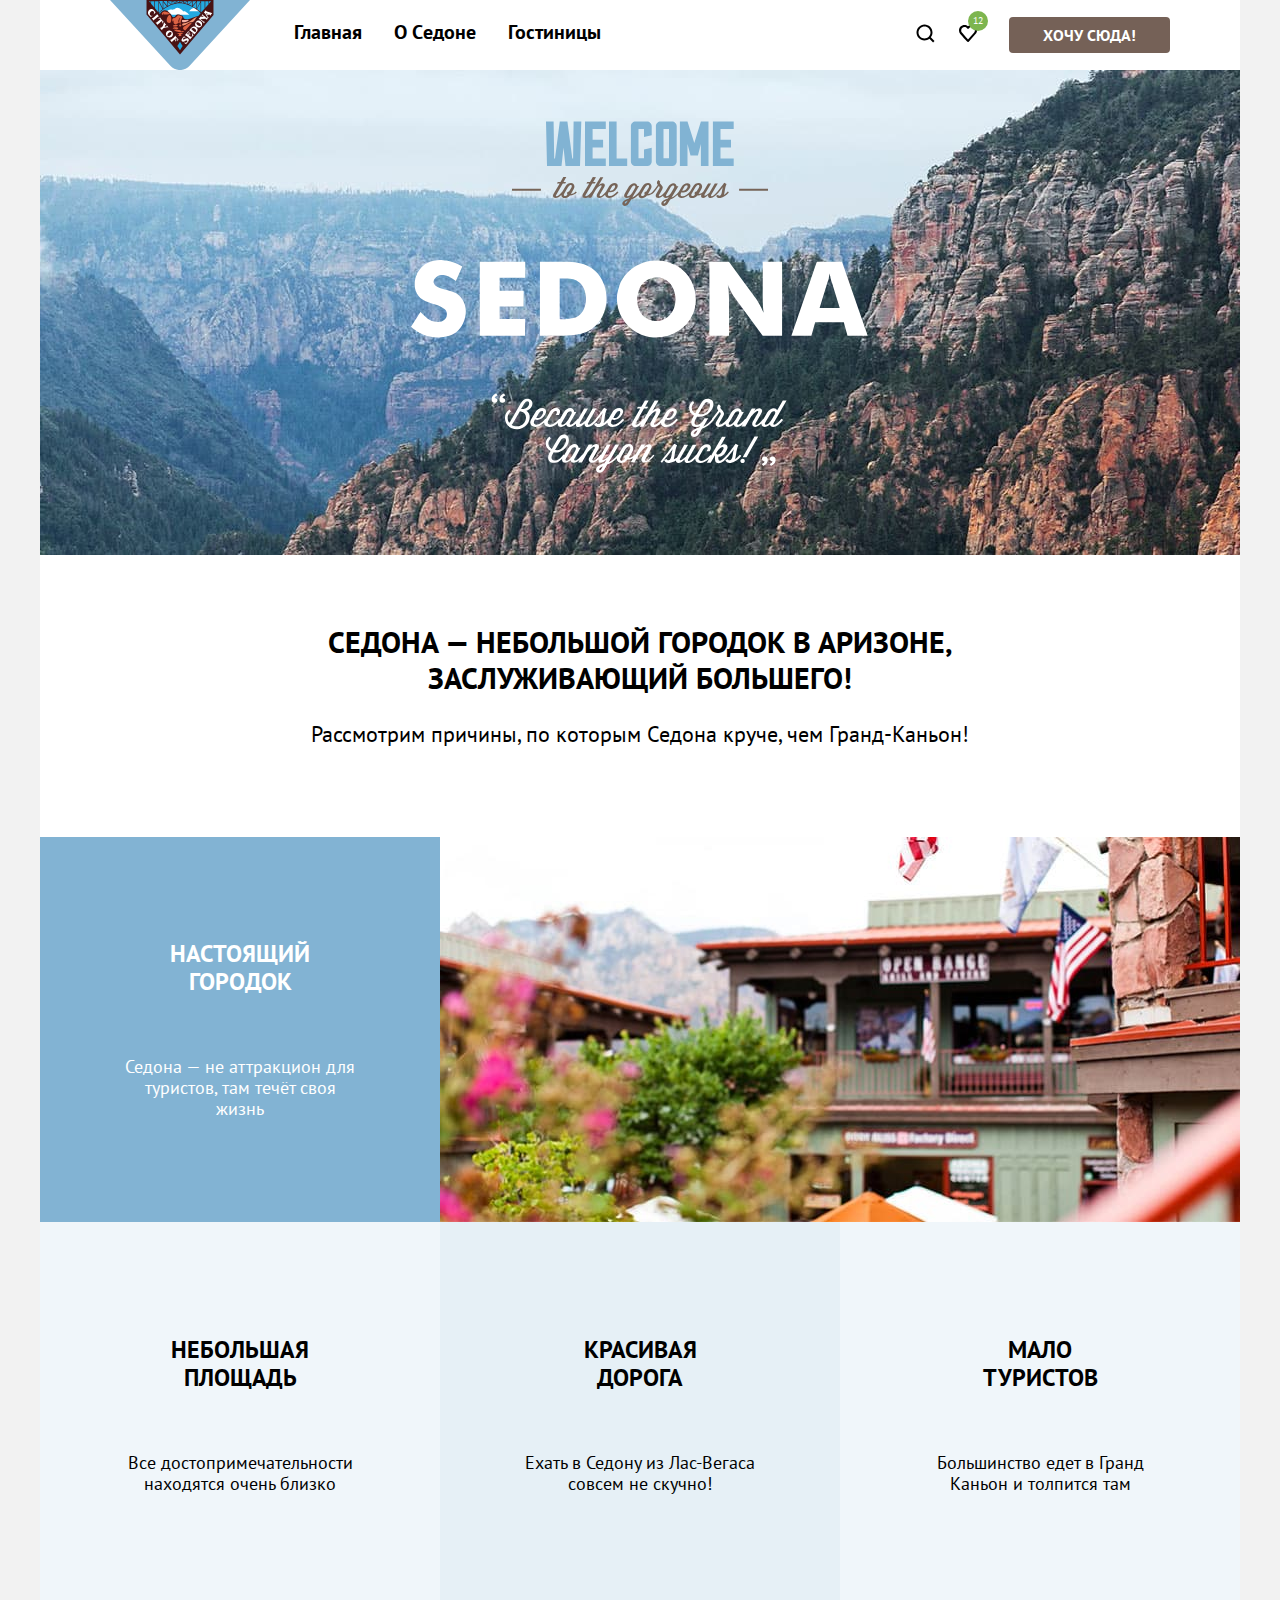
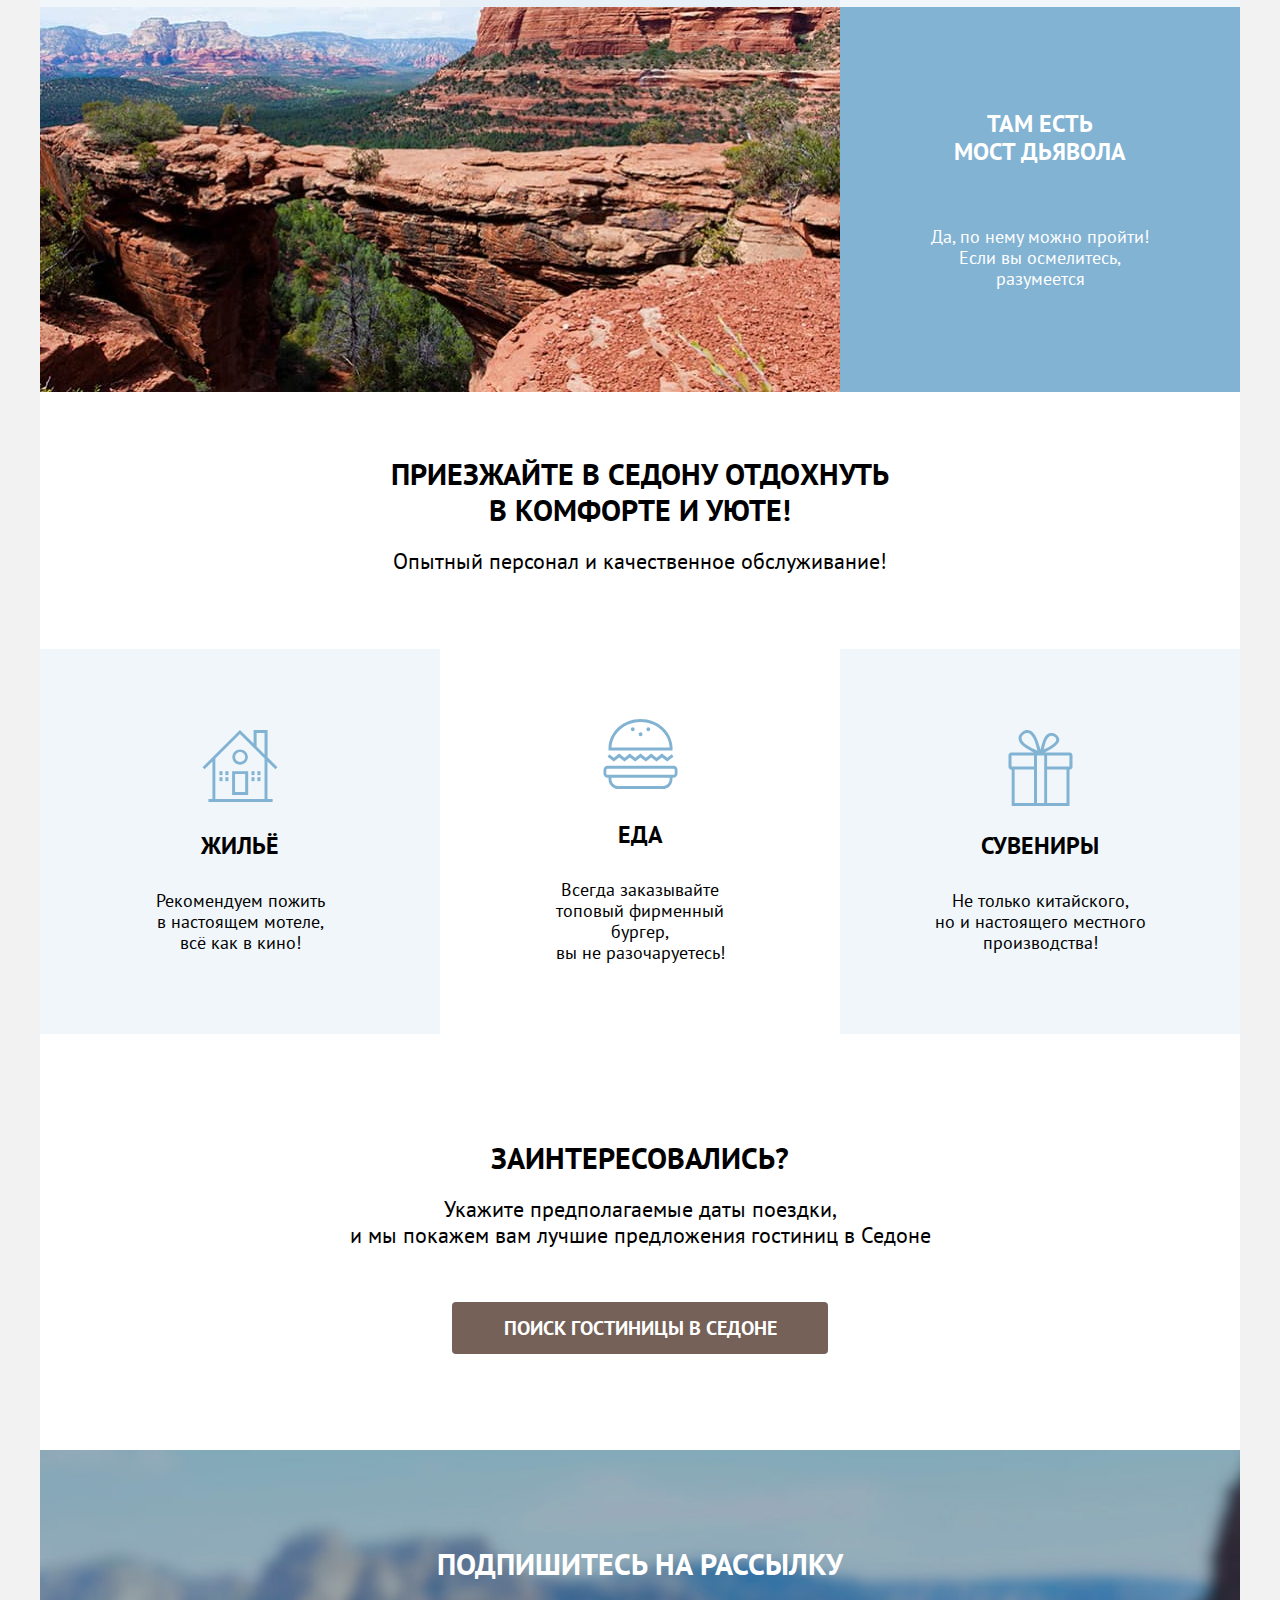
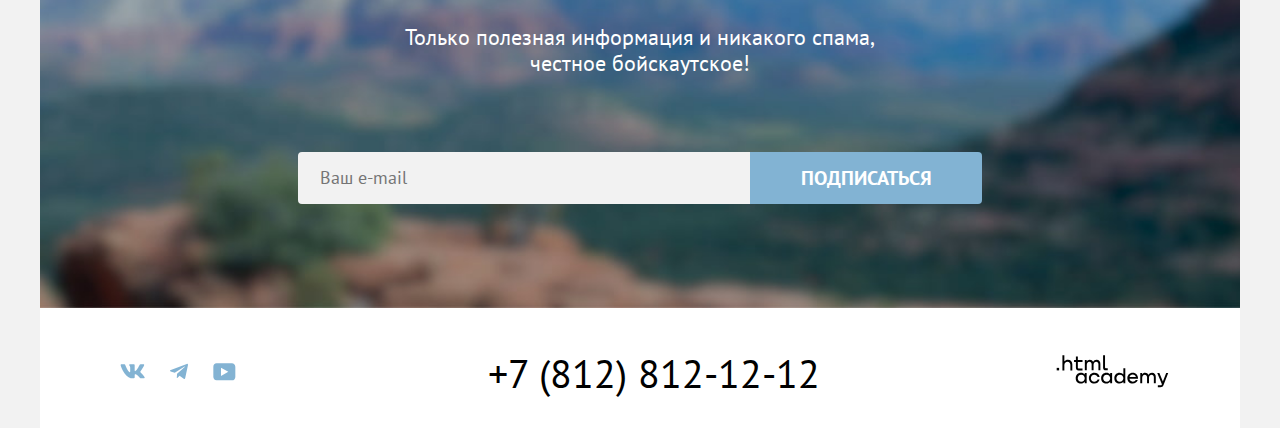
==== commit 27bc92c1: "Добавляет стили и сетку главной страницы на флексах" ====
--- a/index.html
+++ b/index.html
@@ -8,147 +8,158 @@
   </head>
 
   <body>
-    <header class="page-header">
-      <a class="logo" href="index.html" aria-current="page">
-        <img class="logotype" src="images/logo.svg" width="140" height="70" alt="Логотип города Седона">
-      </a>
-      <nav class="navigation">
-
-        <ul class="navigation-list">
-
-          <li class="navigation-item">
-            <a class="navigation-link navigation-link-current" href="index.html">Главная</a>
-          </li>
-
-          <li class="navigation-item">
-            <a class="navigation-link" href="#">О Cедоне</a>
-          </li>
-
-          <li class="navigation-item">
-            <a class="navigation-link" href="catalog.html">Гостиницы</a>
-          </li>
-
-        </ul>
-
-        <ul class="navigation-user">
-          <li class="navigation-item">
-            <a class="navigation-link-search" href="#">
-              <svg width="20" height="20" viewBox="0 0 20 20" fill="none" xmlns="http://www.w3.org/2000/svg">
-                <path d="M19.5 18.0083L15.8 14.3287C16.8 13.0359 17.5 11.3453 17.5 9.4558C17.5 5.08011 13.9 1.5 9.5 1.5C5.1 1.5 1.5 5.17956 1.5 9.55525C1.5 13.9309 5.1 17.511 9.5 17.511C11.3 17.511 13 16.9144 14.4 15.8204L18.1 19.5L19.5 18.0083ZM9.5 15.5221C6.2 15.5221 3.5 12.837 3.5 9.55525C3.5 6.27348 6.2 3.5884 9.5 3.5884C12.8 3.5884 15.5 6.27348 15.5 9.55525C15.5 12.837 12.8 15.5221 9.5 15.5221Z" fill="black" />
-              </svg>
-              <span class="visually-hidden">Поиск</span>
-            </a>
-          </li>
-
-          <li class="navigation-item">
-            <a class="navigation-link-counter" href="#">
-              <svg width="18" height="17" viewBox="0 0 18 17" fill="none" xmlns="http://www.w3.org/2000/svg">
-                <path d="M8.9 17C8.6 17 8.3 16.9 8.1 16.6C2.7 10.5 1.4 9.1 1.1 8.7C0.4 7.8 0 6.6 0 5.4C0 2.4 2.4 0 5.5 0C6.8 0 8 0.5 9 1.3C10 0.5 11.3 0 12.5 0C15.5 0 18 2.4 18 5.4C18 6.7 17.5 7.9 16.7 8.8L9.7 16.7C9.5 16.9 9.3 17 8.9 17ZM2.9 7.5C3.2 7.9 6.4 11.5 9 14.4L15.2 7.4C15.7 6.9 15.9 6.2 15.9 5.4C15.9 3.6 14.4 2.1 12.6 2.1C11.6 2.1 10.6 2.6 9.9 3.4C9.6 3.7 9.3 3.8 9 3.8C8.7 3.8 8.4 3.6 8.2 3.4C7.5 2.6 6.5 2.1 5.5 2.1C3.7 2.1 2.2 3.6 2.2 5.4C2.1 6.3 2.5 7 2.9 7.5C2.8 7.5 2.8 7.5 2.9 7.5Z" fill="black" />
-              </svg>
-              <span class="visually-hidden">Избранное</span>
-              <span class="counter">12</span>
-            </a>
-          </li>
-
-          <li class="navigation-item">
-            <a class="navigation-link-button" href="#">Хочу сюда!</a>
-          </li>
-
-        </ul>
-      </nav>
-    </header>
-
-    <main class="main-index">
-      <section class="hero">
-        <h1 class="visually-hidden">О Седоне</h1>
-        <figure class="hero-background">
-          <img class="welcome-image" src="images/welcome.svg" width="458" height="352" alt="Welcome  to the gorgeous Sedona because the Grand Canyon sucks">
-        </figure>
-      </section>
-
-      <section class="advantages">
-        <h2 class="advantages-title">Седона — небольшой городок в Аризоне, <br>
-          заслуживающий большего!</h2>
-        <p class="advantages-description">Рассмотрим причины, по которым Седона круче, чем Гранд-Каньон!</p>
-        <ul class="advantages-list">
-
-          <li class="advantages-item">
-            <div class="advantages-item-container">
-              <h3 class="advantages-item-title">Настоящий <br> городок</h3>
-              <p class="advantages-item-description">Седона — не аттракцион для <br> туристов, там течёт своя <br> жизнь</p>
-            </div>
-            <figure class="advantages-item-picture">
-              <img class="advantages-item-photo-1" src="images/photo-1.jpg" width="800" height="385" alt="Ресторан в Седоне">
-            </figure>
-          </li>
-
-          <li class="advantages-item advantages-item-light">
-            <h3 class="advantages-item-title">Небольшая <br>площадь</h3>
-            <p class="advantages-item-description">Все достопримечательности <br> находятся очень близко</p>
-          </li>
-
-          <li class="advantages-item advantages-item-medium-blue">
-            <h3 class="advantages-item-title">Красивая <br>дорога</h3>
-            <p class="advantages-item-description">Ехать в Седону из Лас-Вегаса <br>совсем не скучно!</p>
-          </li>
-
-          <li class="advantages-item advantages-item-light">
-            <h3 class="advantages-item-title">Мало <br>туристов</h3>
-            <p class="advantages-item-description">Большинство едет в Гранд <br>Каньон и толпится там</p>
-          </li>
-
-          <li class="advantages-item">
-            <div class="advantages-item-container">
-              <h3 class="advantages-item-title">Там есть <br>мост дьявола</h3>
-              <p class="advantages-item-description">Да, по нему можно пройти! <br>Если вы осмелитесь, <br>разумеется</p>
-            </div>
-            <figure class="advantages-item-picture">
-              <img class="advantages-item-photo-2" src="images/photo-2.jpg" width="800" height="385" alt="Каньон в Седоне">
-            </figure>
-          </li>
-        </ul>
-      </section>
-
-      <section class="services">
-        <h2 class="services visually-hidden">Сервис</h2>
-        <h3 class="services-title">Приезжайте в Седону отдохнуть<br> в комфорте и уюте!</h3>
-        <p class="services-definition">Опытный персонал и качественное обслуживание!</p>
-        <ul class="services-list">
-          <li class="services-item house">
-            <h4 class="services-item-title">Жильё</h4>
-            <p class="services-description">Рекомендуем пожить <br>в настоящем мотеле, <br> всё как в кино!</p>
-          </li>
-
-          <li class="services-item food light">
-            <h4 class="services-item-title">Еда</h4>
-            <p class="services-description">Всегда заказывайте <br>топовый фирменный бургер, <br>вы не разочаруетесь!</p>
-          </li>
-
-          <li class="services-item present">
-            <h4 class="services-item-title">Сувениры</h4>
-            <p class="services-description">Не только китайского, <br>но и настоящего местного <br>производства!</p>
-          </li>
-        </ul>
-      </section>
-
-      <section class="search-hotels">
-        <h2 class="search-hotels visually-hidden">Поиск отеля</h2>
-        <h3 class="search-hotels-title">Заинтересовались?</h3>
-        <p class="search-hotels-description">Укажите предполагаемые даты поездки, <br>и мы покажем вам лучшие предложения гостиниц в Седоне</p>
-        <a class="search-hotels-button" href="catalog.html">Поиск гостиницы в Седоне</a>
-      </section>
-
-      <section class="subscription subscription-photo">
-        <div class="wrapper-subscription">
-          <h2 class="subscription-title">Подпишитесь на рассылку</h2>
-          <p class="subscription-description">Только полезная информация и никакого спама, <br>честное бойскаутское!</p>
-          <form class="subscription-form" action="https://echo.htmlacademy.ru/" method="post">
-            <label class="visually-hidden" for="subscription-email">Укажите ваш e-mail</label>
-            <input type="email" name="mail" placeholder="Ваш e-mail" id="subscription-email" required>
-            <button class="button subscription-button">Подписаться</button>
-          </form>
-        </div>
-      </section>
+    <div class="container">
+      <header class="page-header">
+        <a class="logo" href="index.html" aria-current="page">
+          <img class="logotype" src="images/logo.svg" width="140" height="70" alt="Логотип города Седона">
+        </a>
+        <nav class="navigation">
+
+          <ul class="navigation-list">
+
+            <li class="navigation-item">
+              <a class="navigation-link navigation-link-current" href="index.html">Главная</a>
+            </li>
+
+            <li class="navigation-item">
+              <a class="navigation-link" href="#">О Cедоне</a>
+            </li>
+
+            <li class="navigation-item">
+              <a class="navigation-link" href="catalog.html">Гостиницы</a>
+            </li>
+
+          </ul>
+
+          <ul class="navigation-user">
+            <li class="navigation-item">
+              <a class="navigation-link-search" href="#">
+                <svg width="20" height="20" viewBox="0 0 20 20" fill="none" xmlns="http://www.w3.org/2000/svg">
+                  <path d="M19.5 18.0083L15.8 14.3287C16.8 13.0359 17.5 11.3453 17.5 9.4558C17.5 5.08011 13.9 1.5 9.5 1.5C5.1 1.5 1.5 5.17956 1.5 9.55525C1.5 13.9309 5.1 17.511 9.5 17.511C11.3 17.511 13 16.9144 14.4 15.8204L18.1 19.5L19.5 18.0083ZM9.5 15.5221C6.2 15.5221 3.5 12.837 3.5 9.55525C3.5 6.27348 6.2 3.5884 9.5 3.5884C12.8 3.5884 15.5 6.27348 15.5 9.55525C15.5 12.837 12.8 15.5221 9.5 15.5221Z" fill="black" />
+                </svg>
+                <span class="visually-hidden">Поиск</span>
+              </a>
+            </li>
+
+            <li class="navigation-item">
+              <a class="navigation-link-counter" href="#">
+                <svg width="18" height="17" viewBox="0 0 18 17" fill="none" xmlns="http://www.w3.org/2000/svg">
+                  <path d="M8.9 17C8.6 17 8.3 16.9 8.1 16.6C2.7 10.5 1.4 9.1 1.1 8.7C0.4 7.8 0 6.6 0 5.4C0 2.4 2.4 0 5.5 0C6.8 0 8 0.5 9 1.3C10 0.5 11.3 0 12.5 0C15.5 0 18 2.4 18 5.4C18 6.7 17.5 7.9 16.7 8.8L9.7 16.7C9.5 16.9 9.3 17 8.9 17ZM2.9 7.5C3.2 7.9 6.4 11.5 9 14.4L15.2 7.4C15.7 6.9 15.9 6.2 15.9 5.4C15.9 3.6 14.4 2.1 12.6 2.1C11.6 2.1 10.6 2.6 9.9 3.4C9.6 3.7 9.3 3.8 9 3.8C8.7 3.8 8.4 3.6 8.2 3.4C7.5 2.6 6.5 2.1 5.5 2.1C3.7 2.1 2.2 3.6 2.2 5.4C2.1 6.3 2.5 7 2.9 7.5C2.8 7.5 2.8 7.5 2.9 7.5Z" fill="black" />
+                </svg>
+                <span class="visually-hidden">Избранное</span>
+                <span class="counter">12</span>
+              </a>
+            </li>
+
+            <li class="navigation-item">
+              <div class="navigation-item-button">
+                <a class="navigation-link-button" href="#">Хочу сюда!</a>
+              </div>
+
+            </li>
+
+          </ul>
+        </nav>
+      </header>
+    </div>
+
+    <main class="main-container main-index">
+      <div class="page-container">
+        <section class="hero">
+          <h1 class="visually-hidden">О Седоне</h1>
+          <figure class="hero-background">
+            <img class="welcome-image" src="images/welcome.svg" width="458" height="352" alt="Welcome  to the gorgeous Sedona because the Grand Canyon sucks">
+          </figure>
+        </section>
+
+        <section class="advantages">
+          <h2 class="advantages-title">Седона — небольшой городок в Аризоне, <br>
+            заслуживающий большего!</h2>
+          <p class="advantages-description">Рассмотрим причины, по которым Седона круче, чем Гранд-Каньон!</p>
+
+          <ul class="advantages-list">
+
+            <li class="advantages-item advantages-item-full">
+              <div class="advantages-item-container">
+                <h3 class="advantages-item-title">Настоящий <br> городок</h3>
+                <p class="advantages-item-description">Седона — не аттракцион для <br> туристов, там течёт своя <br> жизнь</p>
+              </div>
+              <figure class="advantages-item-picture">
+                <img class="advantages-item-photo-1" src="images/photo-1.jpg" width="800" height="385" alt="Ресторан в Седоне">
+              </figure>
+            </li>
+
+            <li class="advantages-item advantages-item-light">
+              <h3 class="advantages-item-title">Небольшая <br>площадь</h3>
+              <p class="advantages-item-description">Все достопримечательности <br> находятся очень близко</p>
+            </li>
+
+            <li class="advantages-item advantages-item-medium-blue">
+              <h3 class="advantages-item-title">Красивая <br>дорога</h3>
+              <p class="advantages-item-description">Ехать в Седону из Лас-Вегаса <br>совсем не скучно!</p>
+            </li>
+
+            <li class="advantages-item advantages-item-light">
+              <h3 class="advantages-item-title">Мало <br>туристов</h3>
+              <p class="advantages-item-description">Большинство едет в Гранд <br>Каньон и толпится там</p>
+            </li>
+
+            <li class="advantages-item advantages-item-reverse">
+              <div class="advantages-item-container">
+                <h3 class="advantages-item-title">Там есть <br>мост дьявола</h3>
+                <p class="advantages-item-description">Да, по нему можно пройти! <br>Если вы осмелитесь, <br>разумеется</p>
+              </div>
+              <figure class="advantages-item-picture">
+                <img class="advantages-item-photo-2" src="images/photo-2.jpg" width="800" height="385" alt="Каньон в Седоне">
+              </figure>
+            </li>
+          </ul>
+        </section>
+
+        <section class="services">
+          <h2 class="services visually-hidden">Сервис</h2>
+          <h3 class="services-title">Приезжайте в Седону отдохнуть<br> в комфорте и уюте!</h3>
+          <p class="services-definition">Опытный персонал и качественное обслуживание!</p>
+          <ul class="services-list">
+            <li class="services-item house">
+              <h4 class="services-item-title">Жильё</h4>
+              <p class="services-description">Рекомендуем пожить <br>в настоящем мотеле, <br> всё как в кино!</p>
+            </li>
+
+            <li class="services-item food light">
+              <h4 class="services-item-title">Еда</h4>
+              <p class="services-description">Всегда заказывайте <br>топовый фирменный бургер, <br>вы не разочаруетесь!</p>
+            </li>
+
+            <li class="services-item present">
+              <h4 class="services-item-title">Сувениры</h4>
+              <p class="services-description">Не только китайского, <br>но и настоящего местного <br>производства!</p>
+            </li>
+          </ul>
+
+        </section>
+
+        <section class="search-hotels">
+          <h2 class="search-hotels visually-hidden">Поиск отеля</h2>
+          <h3 class="search-hotels-title">Заинтересовались?</h3>
+          <p class="search-hotels-description">Укажите предполагаемые даты поездки, <br>и мы покажем вам лучшие предложения гостиниц в Седоне</p>
+          <div class="search-button-container">
+            <a class="search-hotels-button" href="catalog.html">Поиск гостиницы в Седоне</a>
+          </div>
+        </section>
+
+        <section class="subscription subscription-photo">
+          <div class="wrapper-subscription">
+            <h2 class="subscription-title">Подпишитесь на рассылку</h2>
+            <p class="subscription-description">Только полезная информация и никакого спама, <br>честное бойскаутское!</p>
+            <form class="subscription-form" action="https://echo.htmlacademy.ru/" method="post">
+              <label class="visually-hidden" for="subscription-email">Укажите ваш e-mail</label>
+              <input class="email" type="email" name="mail" placeholder="Ваш e-mail" id="subscription-email" required>
+              <button class="button subscription-button" type="button">Подписаться</button>
+            </form>
+          </div>
+        </section>
+      </div>
     </main>
 
     <footer class="page-footer">
@@ -157,7 +168,7 @@
         <li class="social-item">
           <a class="social-link" href="https://vk.com/htmlacademy">
             <span class="visually-hidden">Вконтакте</span>
-            <svg width="25" height="15" viewBox="0 0 25 15" fill="none" xmlns="http://www.w3.org/2000/svg">
+            <svg class="social" width="25" height="15" viewBox="0 0 25 15" fill="none" xmlns="http://www.w3.org/2000/svg">
               <path fill-rule="evenodd" clip-rule="evenodd" d="M24.1164 1.80445C24.2824 1.25845 24.1164 0.856445 23.3214 0.856445H20.6964C20.0284 0.856445 19.7204 1.20345 19.5534 1.58645C19.5534 1.58645 18.2184 4.78245 16.3274 6.85845C15.7154 7.46045 15.4374 7.65145 15.1034 7.65145C14.9364 7.65145 14.6854 7.46045 14.6854 6.91345V1.80445C14.6854 1.14845 14.5014 0.856445 13.9454 0.856445H9.81738C9.40038 0.856445 9.14938 1.16045 9.14938 1.44945C9.14938 2.07045 10.0954 2.21445 10.1924 3.96245V7.76045C10.1924 8.59345 10.0394 8.74444 9.70538 8.74444C8.81538 8.74444 6.65038 5.53345 5.36538 1.85945C5.11638 1.14445 4.86438 0.856445 4.19338 0.856445H1.56638C0.816382 0.856445 0.666382 1.20345 0.666382 1.58645C0.666382 2.26845 1.55638 5.65645 4.81138 10.1374C6.98138 13.1974 10.0364 14.8564 12.8194 14.8564C14.4884 14.8564 14.6944 14.4884 14.6944 13.8534V11.5404C14.6944 10.8034 14.8524 10.6564 15.3814 10.6564C15.7714 10.6564 16.4384 10.8484 17.9964 12.3234C19.7764 14.0724 20.0694 14.8564 21.0714 14.8564H23.6964C24.4464 14.8564 24.8224 14.4884 24.6064 13.7604C24.3684 13.0364 23.5184 11.9854 22.3914 10.7384C21.7794 10.0284 20.8614 9.26345 20.5824 8.88045C20.1934 8.38945 20.3044 8.17044 20.5824 7.73345C20.5824 7.73345 23.7824 3.30745 24.1154 1.80445H24.1164Z" fill="#83B3D3" />
             </svg>
           </a>
@@ -166,7 +177,7 @@
         <li class="social-item">
           <a class="social-link" href="https://t.me/htmlacademy">
             <span class="visually-hidden">Телеграм</span>
-            <svg width="18" height="16" viewBox="0 0 18 16" fill="none" xmlns="http://www.w3.org/2000/svg">
+            <svg class="social social-telegram" width="18" height="16" viewBox="0 0 18 16" fill="none" xmlns="http://www.w3.org/2000/svg">
               <path d="M16.785 0.955705L0.840489 7.1042C-0.247661 7.54126 -0.241365 8.14828 0.640845 8.41897L4.73445 9.69597L14.2058 3.72014C14.6537 3.44766 15.0629 3.59424 14.7265 3.89281L7.05283 10.8183H7.05103L7.05283 10.8192L6.77045 15.0387C7.18413 15.0387 7.36669 14.8489 7.59871 14.625L9.58705 12.6915L13.7229 15.7464C14.4855 16.1664 15.0332 15.9506 15.2229 15.0405L17.9379 2.2453C18.2158 1.13107 17.5126 0.626562 16.785 0.955705Z" fill="#83B3D3" />
             </svg>
           </a>
@@ -175,7 +186,7 @@
         <li class="social-item">
           <a class="social-link" href="https://www.youtube.com/user/htmlacademyru">
             <span class="visually-hidden">Ютуб</span>
-            <svg width="23" height="18" viewBox="0 0 23 18" fill="none" xmlns="http://www.w3.org/2000/svg">
+            <svg class="social social-youtube" width="23" height="18" viewBox="0 0 23 18" fill="none" xmlns="http://www.w3.org/2000/svg">
               <path d="M18.9402 0.356445H3.50738C1.64668 0.356445 0.333252 1.9502 0.333252 3.75645V13.8502C0.333252 15.7627 1.64668 17.3564 3.50738 17.3564H19.1591C20.8009 17.3564 22.3333 15.7627 22.3333 13.9564V3.75645C22.1143 1.9502 20.8009 0.356445 18.9402 0.356445ZM7.99494 12.8939V4.81894L15.3283 8.85645L7.99494 12.8939Z" fill="#83B3D3" />
             </svg>
           </a>
--- a/styles/styles.css
+++ b/styles/styles.css
@@ -16,16 +16,23 @@
   font-display: swap;
 }
 
+html {
+  height: 100%;
+}
+
 body {
+  display: flex;
+  flex-direction: column;
+  min-height: 100%;
+  margin: 0;
   font-family: "PT Sans", sans-serif;
   font-weight: 400;
   font-size: 18px;
   line-height: 21px;
   color:#000000;
-  background-color: #ffffff;
-}
-
-/*
+  background-color: #F2F2F2;
+}
+
 .visually-hidden {
   position: absolute;
   width: 1px;
@@ -38,7 +45,7 @@
   clip: rect(0 0 0 0);
   overflow: hidden;
 }
-*/
+
 
 /* Button */
 
@@ -58,22 +65,117 @@
   border: none;
 }
 
+.navigation-item-button {
+  box-sizing: border-box;
+  min-width: 160px;
+  min-height: 36px;
+  margin: 14px 0 14px 20px;
+}
+
+.navigation-link-button {
+  display: block;
+  font-family: inherit;
+  font-weight: 700;
+  font-size: 16px;
+  line-height: 20px;
+  text-align: center;
+  color:#ffffff;
+  background-color: #756157;
+  background-repeat: no-repeat;
+  text-transform: uppercase;
+  text-decoration: none;
+  padding: 8px 34px;
+  border-radius: 4px;
+}
+
+.search-button-container {
+  box-sizing: border-box;
+  min-width: 376px;
+  min-height: 52px;
+  margin: 54px 412px 96px 412px;
+}
+
+.search-hotels-button {
+  display: block;
+  font-family: inherit;
+  font-weight: 700;
+  font-size: 20px;
+  line-height: 36px;
+  text-align: center;
+  color:#ffffff;
+  background-color: #756157;
+  background-repeat: no-repeat;
+  text-transform: uppercase;
+  text-decoration: none;
+  margin: 0 auto;
+  padding: 8px 50px;
+  border-radius: 4px;
+}
+
+.subscription-button {
+  border-radius: 0 4px 4px 0;
+  width: 232px;
+  min-height: 52px;
+}
+
+
 /* Header */
+
+.container {
+  display: flex;
+  flex-direction: column;
+  width: 1200px;
+  margin: 0 auto;
+}
+
+
 .page-header {
+  display: flex;
+  width: 1060px;
+  min-height: 64px;
+  padding: 0 70px;
+  margin: 0 auto;
   color:#000000;
   background-color:#ffffff;
 }
 
+.logo {
+  top: 0;
+  left: 70px;
+  width: 140px;
+  height: 70px;
+}
+
+
 .logotype {
   display: block;
 }
 
+.navigation {
+  display: flex;
+  flex-grow: 1;
+  margin: 0;
+  padding: 0;
+}
+
 .navigation-list {
+  display: flex;
+  flex-direction: row;
+  flex-wrap: wrap;
+  max-width: 500px;
+  padding: 0;
+  margin: 0 auto 0 28px;
   list-style: none;
 }
 
+.navigation-item {
+  box-sizing: border-box;
+}
+
 .navigation-link {
-  font-family: "PT Sans" sans-serif;
+  display: block;
+  padding: 20px 16px;
+  font-family: "PT Sans", sans-serif;
   font-weight: 700;
   font-size: 20px;
   line-height: 24px;
@@ -83,8 +185,14 @@
   text-transform: capitalize;
 }
 
+
 .navigation-user {
+  display: flex;
+  justify-content: flex-end;
+  align-items: center;
   list-style: none;
+  margin: 0;
+  padding: 0;
 }
 
 .navigation-link-search {
@@ -95,24 +203,30 @@
   background-color:#ffffff;
   background-repeat: no-repeat;
   text-decoration: none;
+  padding: 22px 12px;
 }
 
 .navigation-link-counter {
   display: block;
+  position: relative;
   font-size: 20px;
   line-height: 24px;
   color: #000000;
   background-color:#ffffff;
   background-repeat: no-repeat;
   text-decoration: none;
+  padding: 22px 12px;
 }
 
 .counter {
+  display: flex;
+  align-items: center;
+  justify-content: center;
+  position: absolute;
   font-family: inherit;
   font-size: 10px;
   font-weight: 400;
   line-height: 10px;
-  text-align: center;
   color:#ffffff;
   background-color: #7DB54F;
   border-radius: 50%;
@@ -123,19 +237,19 @@
   overflow: hidden;
 }
 
-/* button */
-
-.navigation-link-button {
-  font-family: inherit;
-  font-weight: 700;
-  font-size: 16px;
-  line-height: 20px;
-  text-align: center;
-  color:#ffffff;
-  background-color: #756157;
-  background-repeat: no-repeat;
-  text-transform: uppercase;
-  text-decoration: none;
+
+/* Main */
+
+.main-container {
+  flex-grow: 1;
+}
+
+.page-container {
+  display: flex;
+  flex-direction: column;
+  width: 1200px;
+  margin: 0 auto;
+  background-color: #ffffff;
 }
 
 /* Hero */
@@ -145,7 +259,10 @@
   background-image: url("../images/hero.jpg");
   background-size: 1200px, cover;
   background-repeat: no-repeat;
-  display: block;
+}
+
+.hero img {
+  vertical-align: middle;
 }
 
 .hero-background {
@@ -157,6 +274,10 @@
 
 /* Advantages */
 
+.advantages {
+  padding: 69px 0 64px 0;
+}
+
 .advantages-title {
   font-weight: 700;
   font-size: 30px;
@@ -164,24 +285,62 @@
   text-align: center;
   text-transform: uppercase;
   margin: 0 auto;
-  padding: 25px;
+  padding-bottom: 25px;
 }
 
 .advantages-description {
+  margin: 0;
+  padding-bottom: 90px;
   font-size: 22px;
   line-height: 26px;
   text-align: center;
 }
 
 .advantages-list {
+  display: flex;
+  flex-direction: row;
+  flex-wrap: wrap;
   list-style: none;
+  margin: 0;
+  padding: 0;
 }
 
 .advantages-item {
+  display: flex;
+  flex-direction: column;
+  justify-content: center;
+  align-items: center;
+  flex-wrap: wrap;
+  width: 400px;
+  min-height: 385px;
+  box-sizing: border-box;
   color: #ffffff;
   background-color: #82B3D3;
 }
 
+.advantages-item-container {
+  display: flex;
+  flex-direction: column;
+  align-items: center;
+  justify-content: center;
+  flex-wrap: wrap;
+  width: 400px;
+  height: 385px;
+  box-sizing: border-box;
+}
+
+.advantages-item-full {
+  display: flex;
+  flex-direction: row;
+  width: 100%;
+}
+
+.advantages-item-reverse {
+  display: flex;
+  flex-direction: row-reverse;
+  width: 100%;
+}
+
 .advantages-item-title {
   font-family: inherit;
   font-style: normal;
@@ -191,11 +350,13 @@
   text-align: center;
   text-transform: uppercase;
   margin: 0;
+  padding: 0 80px;
 }
 
 .advantages-item-description {
   text-align: center;
   margin: 0;
+  padding-top: 60px;
 }
 
 .advantages-item-picture {
@@ -231,19 +392,36 @@
   text-align: center;
   text-transform: uppercase;
   margin: 0 auto;
+  padding-bottom: 20px;
 }
 
 .services-definition {
   font-size: 22px;
   line-height: 26px;
   text-align: center;
+  margin: 0;
+  padding-bottom: 64px;
 }
 
 .services-list {
+  display: flex;
+  flex-direction: row;
+  justify-content: space-between;
+  width: 1200px;
+  flex-wrap: wrap;
+  align-items: center;
+  margin: 0;
+  padding: 0;
+  box-sizing: border-box;
   list-style: none;
 }
 
 .services-item {
+  width: 400px;
+  min-height: 385px;
+  margin: 0 auto;
+  box-sizing: border-box;
+  padding: 183px 85px 81px;
   color:#000000;
   background-color: #83B3D31F;
 }
@@ -255,6 +433,7 @@
   text-align: center;
   text-transform: uppercase;
   margin: 0;
+  padding-bottom: 30px;
 }
 
 .services-description {
@@ -265,13 +444,13 @@
 .services-item.house {
   background-image: url("../images/house.svg");
   background-repeat: no-repeat;
-  background-position: center;
+  background-position: top 81px center;
 }
 
 .services-item.food {
   background-image: url("../images/food.svg");
   background-repeat: no-repeat;
-  background-position: center;
+  background-position: top 81px center;
 }
 
 .services-item.light {
@@ -281,43 +460,47 @@
 .services-item.present {
   background-image: url("../images/present.svg");
   background-repeat: no-repeat;
-  background-position: center;
+  background-position: top 81px center;
 }
 
 /* Search-hotels */
 
 .search-hotels-title {
   font-family: inherit;
-  font-weight: 700px;
+  font-weight: 700;
   font-size: 30px;
   line-height: 36px;
   text-align: center;
   text-transform: uppercase;
   margin: 0 auto;
+  padding-top: 96px;
 }
 
 .search-hotels-description {
   font-size: 22px;
   line-height: 26px;
   text-align: center;
-}
-
-/* button */
-
-.search-hotels-button {
-  font-family: inherit;
-  font-weight: 700;
-  font-size: 20px;
-  line-height: 36px;
-  text-align: center;
-  color:#ffffff;
-  background-color: #756157;
-  background-repeat: no-repeat;
-  text-transform: uppercase;
-  text-decoration: none;
-}
+  margin: 0;
+  padding-top: 20px;
+}
+
 
 /* Subscription (index + catalog) */
+
+.subscription {
+  color: #000000;
+  background-color: #ffffff;
+}
+
+.wrapper-subscription {
+  display: flex;
+  flex-direction: column;
+  justify-content: center;
+  align-items: center;
+  width: 684px;
+  min-height: 215px;
+  padding: 96px 258px 104px 258px;
+}
 
 .subscription-photo {
   background-image: url("../images/subscription-photo.jpg");
@@ -335,6 +518,7 @@
   text-transform: uppercase;
   text-align: center;
   margin: 0 auto;
+  padding-bottom: 20px;
 }
 
 .subscription-description {
@@ -342,6 +526,29 @@
   line-height: 26px;
   text-align: center;
   color:#ffffff;
+  padding-bottom: 54px;
+}
+
+.subscription-form {
+  display: flex;
+  flex-wrap: wrap;
+  min-width: 684px;
+}
+
+input.email{
+  width: 452px;
+  min-height: 52px;
+  margin: 0;
+  padding: 12px 20px;
+  box-sizing: border-box;
+  font-family: inherit;
+  font-size: 18px;
+  line-height: 24px;
+  font-weight: 400;
+  text-align: left;
+  background-color: #f2f2f2;
+  border-radius: 4px 0 0 4px;
+  border: 2px solid #f2f2f2;
 }
 
 .subscription-title.hotel-title{
@@ -352,34 +559,61 @@
   color: #000000;
 }
 
-.subscription-button {
-  border-radius: 0 4px 4px 0;
-  /* размеры */
-}
 
 /* Footer */
 
 .page-footer {
+  display: flex;
+  justify-content: space-between;
+  align-items: center;
+  box-sizing: border-box;
+  width: 1200px;
+  min-height: 120px;
+  margin: 0 auto;
+  padding: 40px 70px 30px 70px;
+  color: #000000;
+  background-color: #ffffff;
+}
+
+.social-list {
+  display: flex;
+  flex-direction: row;
+  flex-wrap: wrap;
+  min-width: 142px;
+  gap: 10px;
+  padding: 0;
+  list-style: none;
+  margin: 0;
+}
+
+.social {
+  height: 40px;
+  padding: 0 10px;
+}
+
+.social-youtube {
+  margin-top: 1px;
+  padding-left: 5px;
+}
+
+.social-telegram {
+  padding-left: 5px;
+}
+
+.contacts-phone {
+  font-family: inherit;
+  font-size: 40px;
+  line-height: 40px;
+  text-align: center;
+  text-transform:uppercase;
+  white-space: nowrap;
+  text-decoration: none;
   color:#000000;
   background-color:#ffffff;
-  text-align: center;
-}
-
-.social-list {
-  list-style: none;
-}
-
-.contacts-phone {
-  font-family: inherit;
-  font-size: 40px;
-  line-height: 40px;
-  text-align: center;
-  text-transform:uppercase;
-  white-space: nowrap;
-  text-decoration: none;
-  color:#000000;
-  background-color:#ffffff;
-}
+}
+
+
+/* Inner page */
 
 /* Catalog */
 
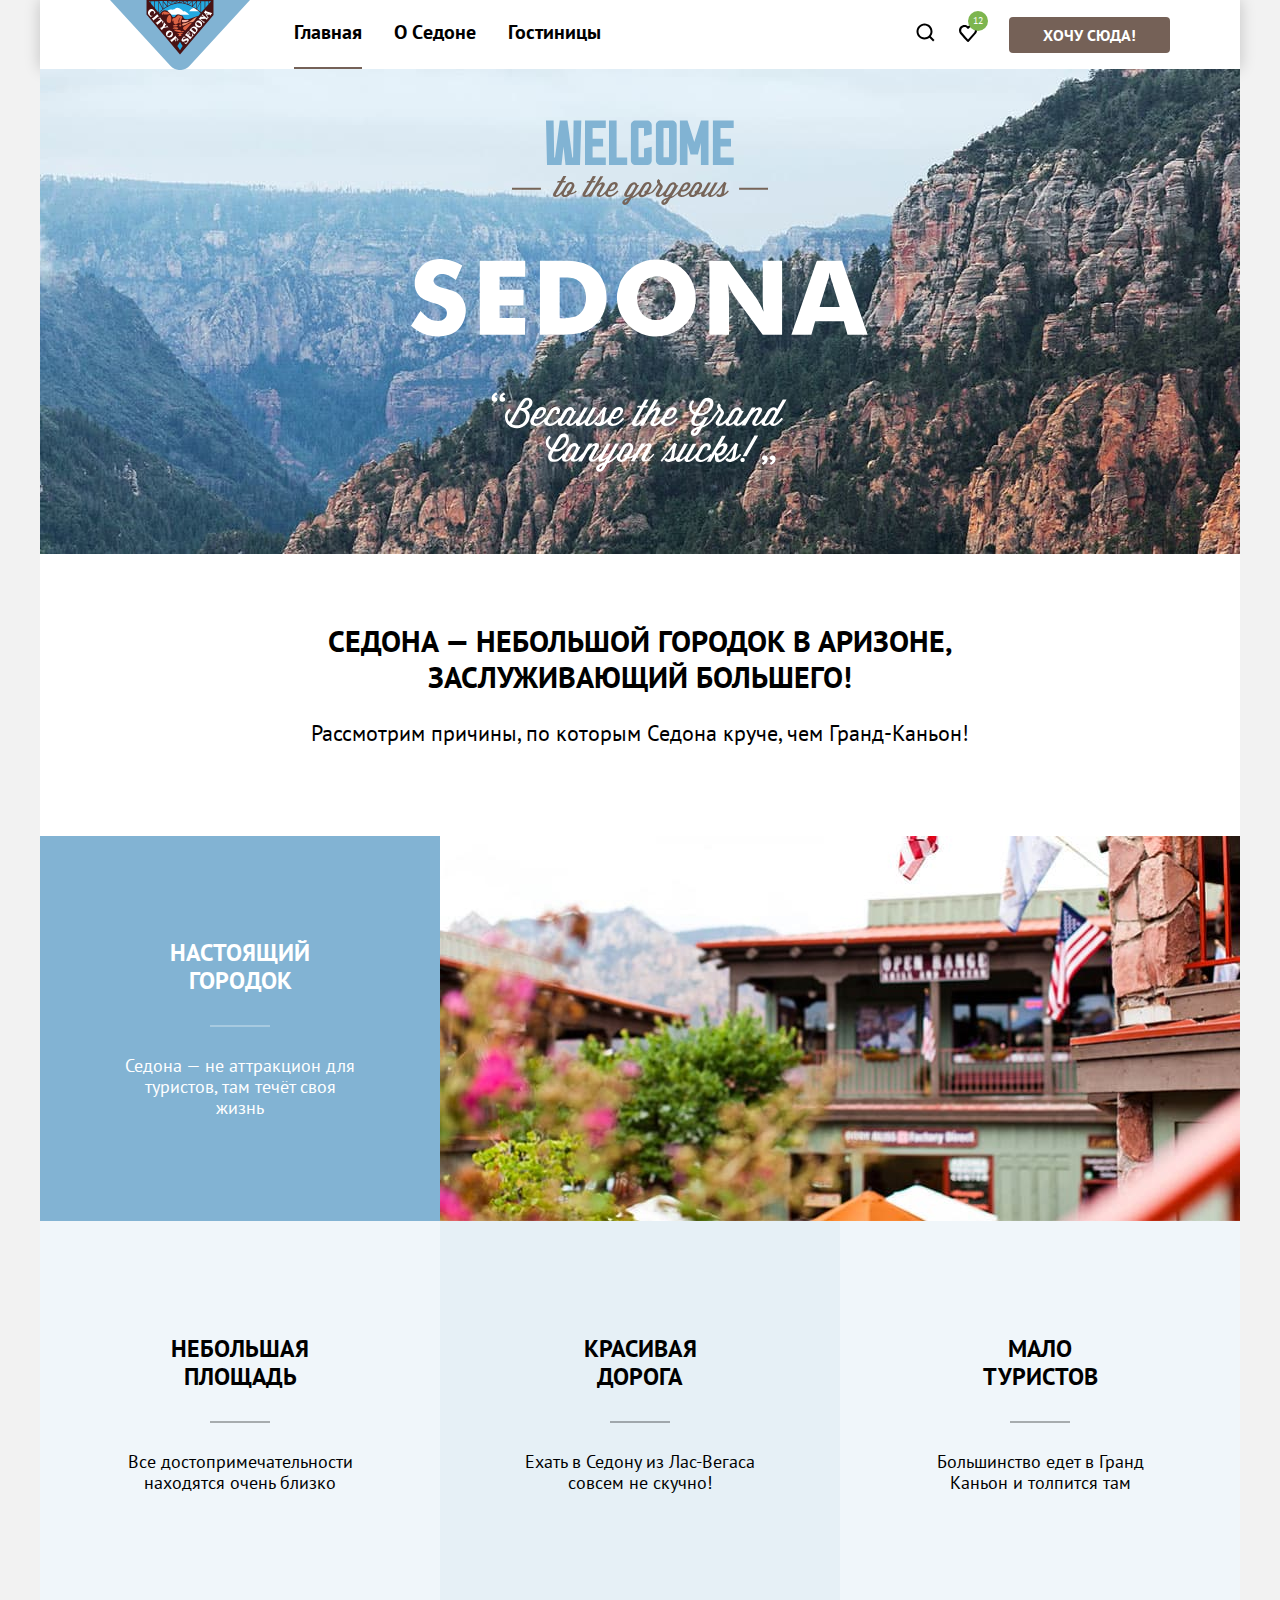
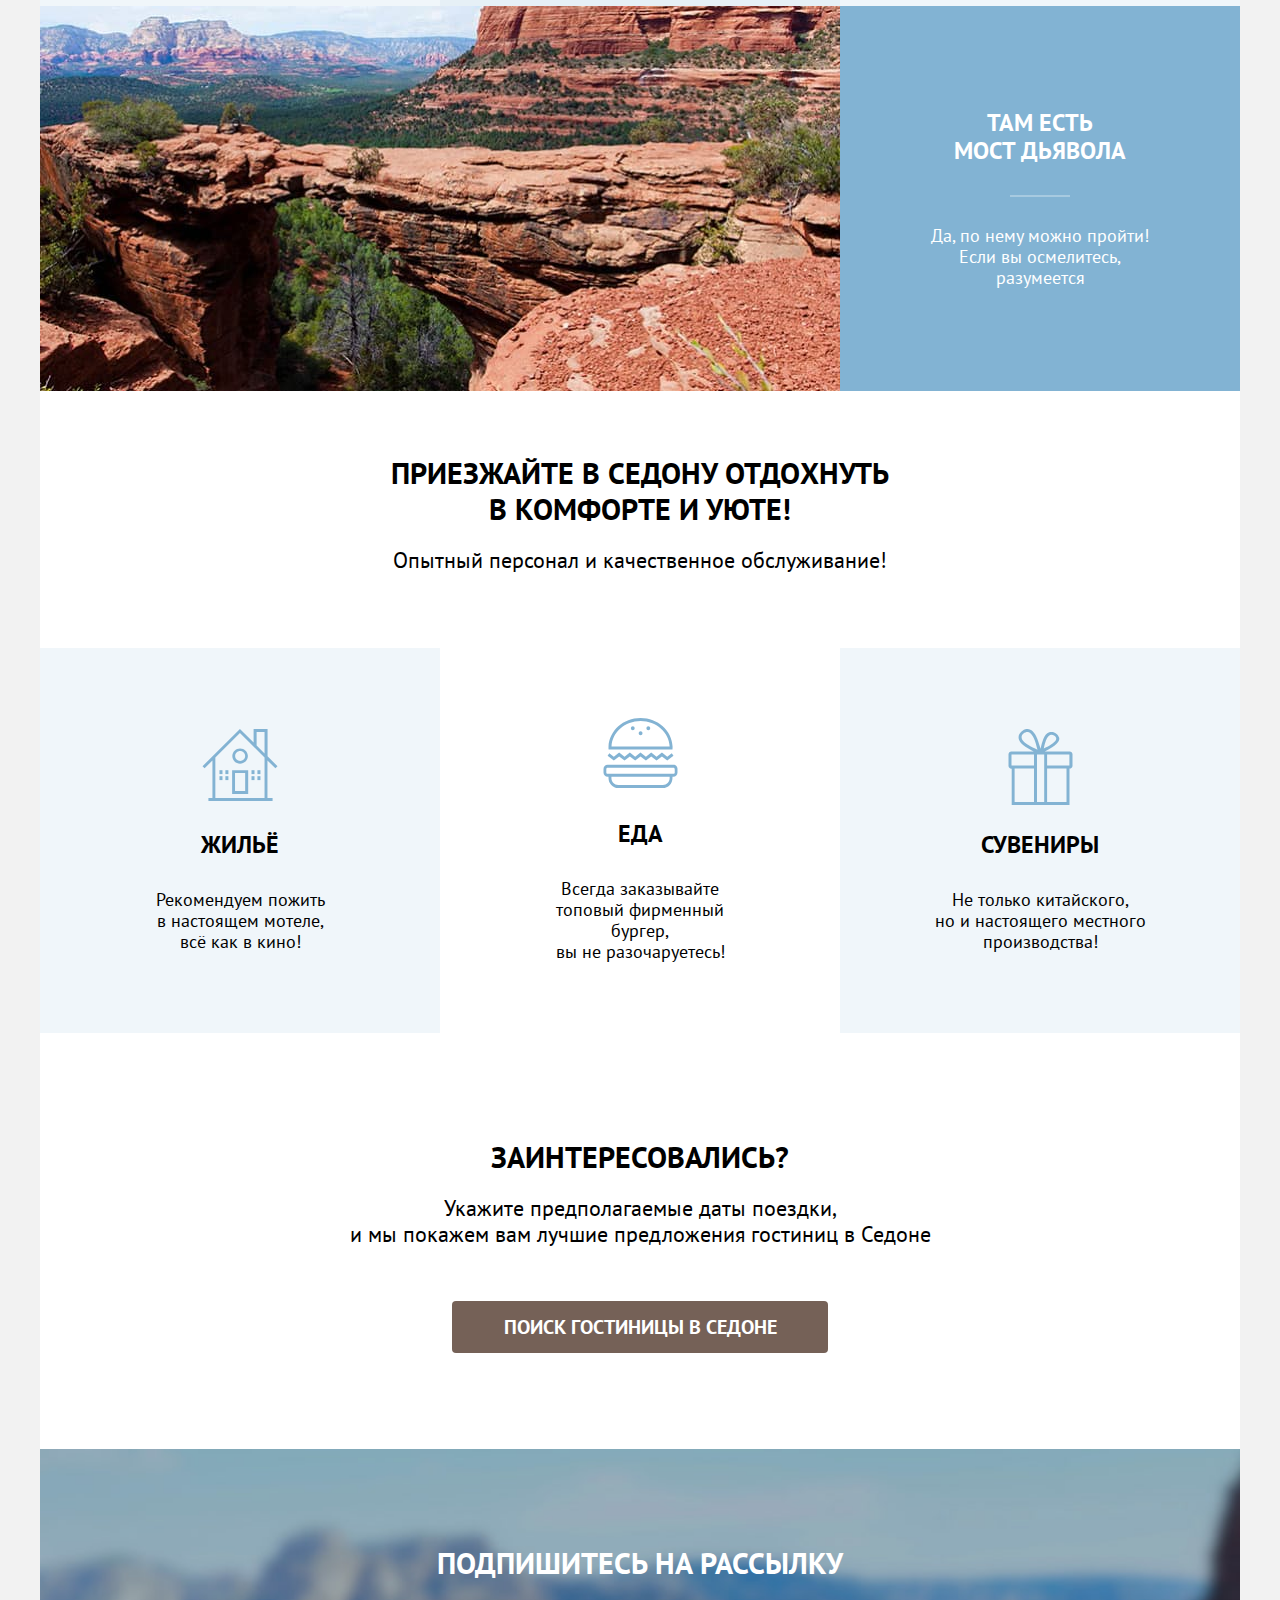
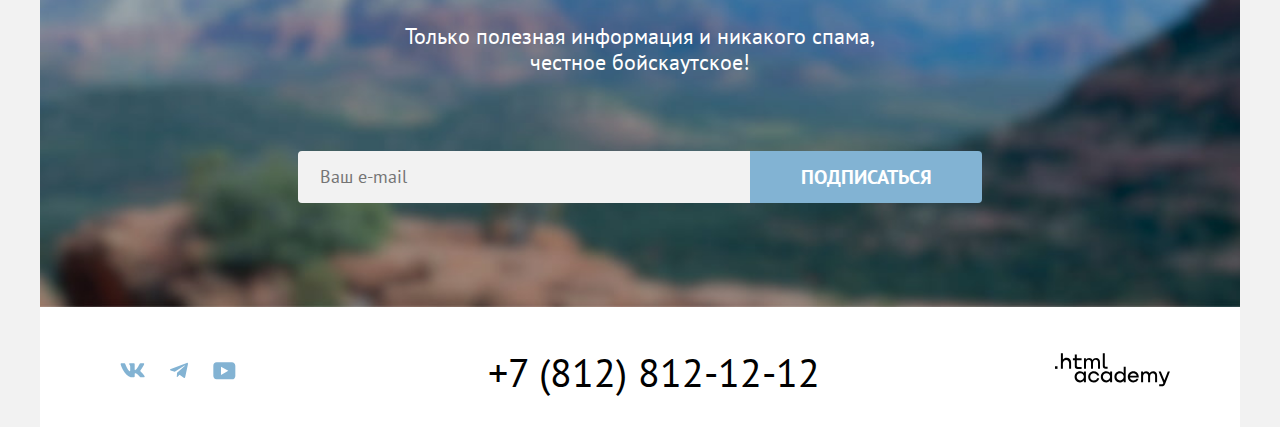
==== commit 015396cb: "Добавляет декоративные элементы" ====
--- a/index.html
+++ b/index.html
@@ -34,8 +34,8 @@
           <ul class="navigation-user">
             <li class="navigation-item">
               <a class="navigation-link-search" href="#">
-                <svg width="20" height="20" viewBox="0 0 20 20" fill="none" xmlns="http://www.w3.org/2000/svg">
-                  <path d="M19.5 18.0083L15.8 14.3287C16.8 13.0359 17.5 11.3453 17.5 9.4558C17.5 5.08011 13.9 1.5 9.5 1.5C5.1 1.5 1.5 5.17956 1.5 9.55525C1.5 13.9309 5.1 17.511 9.5 17.511C11.3 17.511 13 16.9144 14.4 15.8204L18.1 19.5L19.5 18.0083ZM9.5 15.5221C6.2 15.5221 3.5 12.837 3.5 9.55525C3.5 6.27348 6.2 3.5884 9.5 3.5884C12.8 3.5884 15.5 6.27348 15.5 9.55525C15.5 12.837 12.8 15.5221 9.5 15.5221Z" fill="black" />
+                <svg aria-hidden="true" focusable="falsetrue" width="20" height="20" viewBox="0 0 20 20" fill="none" xmlns="http://www.w3.org/2000/svg">
+                  <path d="M19.5 18.0083L15.8 14.3287C16.8 13.0359 17.5 11.3453 17.5 9.4558C17.5 5.08011 13.9 1.5 9.5 1.5C5.1 1.5 1.5 5.17956 1.5 9.55525C1.5 13.9309 5.1 17.511 9.5 17.511C11.3 17.511 13 16.9144 14.4 15.8204L18.1 19.5L19.5 18.0083ZM9.5 15.5221C6.2 15.5221 3.5 12.837 3.5 9.55525C3.5 6.27348 6.2 3.5884 9.5 3.5884C12.8 3.5884 15.5 6.27348 15.5 9.55525C15.5 12.837 12.8 15.5221 9.5 15.5221Z" />
                 </svg>
                 <span class="visually-hidden">Поиск</span>
               </a>
@@ -43,8 +43,8 @@
 
             <li class="navigation-item">
               <a class="navigation-link-counter" href="#">
-                <svg width="18" height="17" viewBox="0 0 18 17" fill="none" xmlns="http://www.w3.org/2000/svg">
-                  <path d="M8.9 17C8.6 17 8.3 16.9 8.1 16.6C2.7 10.5 1.4 9.1 1.1 8.7C0.4 7.8 0 6.6 0 5.4C0 2.4 2.4 0 5.5 0C6.8 0 8 0.5 9 1.3C10 0.5 11.3 0 12.5 0C15.5 0 18 2.4 18 5.4C18 6.7 17.5 7.9 16.7 8.8L9.7 16.7C9.5 16.9 9.3 17 8.9 17ZM2.9 7.5C3.2 7.9 6.4 11.5 9 14.4L15.2 7.4C15.7 6.9 15.9 6.2 15.9 5.4C15.9 3.6 14.4 2.1 12.6 2.1C11.6 2.1 10.6 2.6 9.9 3.4C9.6 3.7 9.3 3.8 9 3.8C8.7 3.8 8.4 3.6 8.2 3.4C7.5 2.6 6.5 2.1 5.5 2.1C3.7 2.1 2.2 3.6 2.2 5.4C2.1 6.3 2.5 7 2.9 7.5C2.8 7.5 2.8 7.5 2.9 7.5Z" fill="black" />
+                <svg aria-hidden="true" focusable="falsetrue" width="18" height="17" viewBox="0 0 18 17" fill="none" xmlns="http://www.w3.org/2000/svg">
+                  <path d="M8.9 17C8.6 17 8.3 16.9 8.1 16.6C2.7 10.5 1.4 9.1 1.1 8.7C0.4 7.8 0 6.6 0 5.4C0 2.4 2.4 0 5.5 0C6.8 0 8 0.5 9 1.3C10 0.5 11.3 0 12.5 0C15.5 0 18 2.4 18 5.4C18 6.7 17.5 7.9 16.7 8.8L9.7 16.7C9.5 16.9 9.3 17 8.9 17ZM2.9 7.5C3.2 7.9 6.4 11.5 9 14.4L15.2 7.4C15.7 6.9 15.9 6.2 15.9 5.4C15.9 3.6 14.4 2.1 12.6 2.1C11.6 2.1 10.6 2.6 9.9 3.4C9.6 3.7 9.3 3.8 9 3.8C8.7 3.8 8.4 3.6 8.2 3.4C7.5 2.6 6.5 2.1 5.5 2.1C3.7 2.1 2.2 3.6 2.2 5.4C2.1 6.3 2.5 7 2.9 7.5C2.8 7.5 2.8 7.5 2.9 7.5Z" />
                 </svg>
                 <span class="visually-hidden">Избранное</span>
                 <span class="counter">12</span>
@@ -53,7 +53,7 @@
 
             <li class="navigation-item">
               <div class="navigation-item-button">
-                <a class="navigation-link-button" href="#">Хочу сюда!</a>
+                <a class="navigation-link-button" href="catalog.html">Хочу сюда!</a>
               </div>
 
             </li>
@@ -90,17 +90,17 @@
             </li>
 
             <li class="advantages-item advantages-item-light">
-              <h3 class="advantages-item-title">Небольшая <br>площадь</h3>
+              <h3 class="advantages-item-title decoration-line">Небольшая <br>площадь</h3>
               <p class="advantages-item-description">Все достопримечательности <br> находятся очень близко</p>
             </li>
 
             <li class="advantages-item advantages-item-medium-blue">
-              <h3 class="advantages-item-title">Красивая <br>дорога</h3>
+              <h3 class="advantages-item-title decoration-line">Красивая <br>дорога</h3>
               <p class="advantages-item-description">Ехать в Седону из Лас-Вегаса <br>совсем не скучно!</p>
             </li>
 
             <li class="advantages-item advantages-item-light">
-              <h3 class="advantages-item-title">Мало <br>туристов</h3>
+              <h3 class="advantages-item-title decoration-line">Мало <br>туристов</h3>
               <p class="advantages-item-description">Большинство едет в Гранд <br>Каньон и толпится там</p>
             </li>
 
@@ -168,8 +168,8 @@
         <li class="social-item">
           <a class="social-link" href="https://vk.com/htmlacademy">
             <span class="visually-hidden">Вконтакте</span>
-            <svg class="social" width="25" height="15" viewBox="0 0 25 15" fill="none" xmlns="http://www.w3.org/2000/svg">
-              <path fill-rule="evenodd" clip-rule="evenodd" d="M24.1164 1.80445C24.2824 1.25845 24.1164 0.856445 23.3214 0.856445H20.6964C20.0284 0.856445 19.7204 1.20345 19.5534 1.58645C19.5534 1.58645 18.2184 4.78245 16.3274 6.85845C15.7154 7.46045 15.4374 7.65145 15.1034 7.65145C14.9364 7.65145 14.6854 7.46045 14.6854 6.91345V1.80445C14.6854 1.14845 14.5014 0.856445 13.9454 0.856445H9.81738C9.40038 0.856445 9.14938 1.16045 9.14938 1.44945C9.14938 2.07045 10.0954 2.21445 10.1924 3.96245V7.76045C10.1924 8.59345 10.0394 8.74444 9.70538 8.74444C8.81538 8.74444 6.65038 5.53345 5.36538 1.85945C5.11638 1.14445 4.86438 0.856445 4.19338 0.856445H1.56638C0.816382 0.856445 0.666382 1.20345 0.666382 1.58645C0.666382 2.26845 1.55638 5.65645 4.81138 10.1374C6.98138 13.1974 10.0364 14.8564 12.8194 14.8564C14.4884 14.8564 14.6944 14.4884 14.6944 13.8534V11.5404C14.6944 10.8034 14.8524 10.6564 15.3814 10.6564C15.7714 10.6564 16.4384 10.8484 17.9964 12.3234C19.7764 14.0724 20.0694 14.8564 21.0714 14.8564H23.6964C24.4464 14.8564 24.8224 14.4884 24.6064 13.7604C24.3684 13.0364 23.5184 11.9854 22.3914 10.7384C21.7794 10.0284 20.8614 9.26345 20.5824 8.88045C20.1934 8.38945 20.3044 8.17044 20.5824 7.73345C20.5824 7.73345 23.7824 3.30745 24.1154 1.80445H24.1164Z" fill="#83B3D3" />
+            <svg aria-hidden="true" focusable="falsetrue" class="social" width="25" height="15" viewBox="0 0 25 15" fill="none" xmlns="http://www.w3.org/2000/svg">
+              <path fill-rule="evenodd" clip-rule="evenodd" d="M24.1164 1.80445C24.2824 1.25845 24.1164 0.856445 23.3214 0.856445H20.6964C20.0284 0.856445 19.7204 1.20345 19.5534 1.58645C19.5534 1.58645 18.2184 4.78245 16.3274 6.85845C15.7154 7.46045 15.4374 7.65145 15.1034 7.65145C14.9364 7.65145 14.6854 7.46045 14.6854 6.91345V1.80445C14.6854 1.14845 14.5014 0.856445 13.9454 0.856445H9.81738C9.40038 0.856445 9.14938 1.16045 9.14938 1.44945C9.14938 2.07045 10.0954 2.21445 10.1924 3.96245V7.76045C10.1924 8.59345 10.0394 8.74444 9.70538 8.74444C8.81538 8.74444 6.65038 5.53345 5.36538 1.85945C5.11638 1.14445 4.86438 0.856445 4.19338 0.856445H1.56638C0.816382 0.856445 0.666382 1.20345 0.666382 1.58645C0.666382 2.26845 1.55638 5.65645 4.81138 10.1374C6.98138 13.1974 10.0364 14.8564 12.8194 14.8564C14.4884 14.8564 14.6944 14.4884 14.6944 13.8534V11.5404C14.6944 10.8034 14.8524 10.6564 15.3814 10.6564C15.7714 10.6564 16.4384 10.8484 17.9964 12.3234C19.7764 14.0724 20.0694 14.8564 21.0714 14.8564H23.6964C24.4464 14.8564 24.8224 14.4884 24.6064 13.7604C24.3684 13.0364 23.5184 11.9854 22.3914 10.7384C21.7794 10.0284 20.8614 9.26345 20.5824 8.88045C20.1934 8.38945 20.3044 8.17044 20.5824 7.73345C20.5824 7.73345 23.7824 3.30745 24.1154 1.80445H24.1164Z" />
             </svg>
           </a>
         </li>
@@ -177,8 +177,8 @@
         <li class="social-item">
           <a class="social-link" href="https://t.me/htmlacademy">
             <span class="visually-hidden">Телеграм</span>
-            <svg class="social social-telegram" width="18" height="16" viewBox="0 0 18 16" fill="none" xmlns="http://www.w3.org/2000/svg">
-              <path d="M16.785 0.955705L0.840489 7.1042C-0.247661 7.54126 -0.241365 8.14828 0.640845 8.41897L4.73445 9.69597L14.2058 3.72014C14.6537 3.44766 15.0629 3.59424 14.7265 3.89281L7.05283 10.8183H7.05103L7.05283 10.8192L6.77045 15.0387C7.18413 15.0387 7.36669 14.8489 7.59871 14.625L9.58705 12.6915L13.7229 15.7464C14.4855 16.1664 15.0332 15.9506 15.2229 15.0405L17.9379 2.2453C18.2158 1.13107 17.5126 0.626562 16.785 0.955705Z" fill="#83B3D3" />
+            <svg aria-hidden="true" focusable="falsetrue" class="social social-telegram" width="18" height="16" viewBox="0 0 18 16" fill="none" xmlns="http://www.w3.org/2000/svg">
+              <path d="M16.785 0.955705L0.840489 7.1042C-0.247661 7.54126 -0.241365 8.14828 0.640845 8.41897L4.73445 9.69597L14.2058 3.72014C14.6537 3.44766 15.0629 3.59424 14.7265 3.89281L7.05283 10.8183H7.05103L7.05283 10.8192L6.77045 15.0387C7.18413 15.0387 7.36669 14.8489 7.59871 14.625L9.58705 12.6915L13.7229 15.7464C14.4855 16.1664 15.0332 15.9506 15.2229 15.0405L17.9379 2.2453C18.2158 1.13107 17.5126 0.626562 16.785 0.955705Z" />
             </svg>
           </a>
         </li>
@@ -186,17 +186,31 @@
         <li class="social-item">
           <a class="social-link" href="https://www.youtube.com/user/htmlacademyru">
             <span class="visually-hidden">Ютуб</span>
-            <svg class="social social-youtube" width="23" height="18" viewBox="0 0 23 18" fill="none" xmlns="http://www.w3.org/2000/svg">
-              <path d="M18.9402 0.356445H3.50738C1.64668 0.356445 0.333252 1.9502 0.333252 3.75645V13.8502C0.333252 15.7627 1.64668 17.3564 3.50738 17.3564H19.1591C20.8009 17.3564 22.3333 15.7627 22.3333 13.9564V3.75645C22.1143 1.9502 20.8009 0.356445 18.9402 0.356445ZM7.99494 12.8939V4.81894L15.3283 8.85645L7.99494 12.8939Z" fill="#83B3D3" />
+            <svg aria-hidden="true" focusable="falsetrue"class="social social-youtube" width="23" height="18" viewBox="0 0 23 18" fill="none" xmlns="http://www.w3.org/2000/svg">
+              <path d="M18.9402 0.356445H3.50738C1.64668 0.356445 0.333252 1.9502 0.333252 3.75645V13.8502C0.333252 15.7627 1.64668 17.3564 3.50738 17.3564H19.1591C20.8009 17.3564 22.3333 15.7627 22.3333 13.9564V3.75645C22.1143 1.9502 20.8009 0.356445 18.9402 0.356445ZM7.99494 12.8939V4.81894L15.3283 8.85645L7.99494 12.8939Z" />
             </svg>
           </a>
         </li>
 
       </ul>
-      <a class="contacts-phone" href="tel:+78128121212">+7 (812) 812-12-12</a>
+      <a class="contact" href="tel:+78128121212">+7 (812) 812-12-12</a>
       <a class="logo-htmlacademy-link" href="http://htmlacademy.ru">
         <span class="visually-hidden">.htmlacademy</span>
-        <img class="logo-htmlacademy-icon" src="images/icon-footer/logo-htmlacademy.svg" width="115" height="33" alt="Логотип htmlacademy">
+        <span  class="visually-hidden">.htmlacademy</span>
+        <svg aria-hidden="true" focusable="falsetrue" width="115" height="34" viewBox="0 0 115 34" fill="none" xmlns="http://www.w3.org/2000/svg">
+          <path d="M0 13.2564V15.8564H2.5V13.2564H0Z" />
+          <path d="M11.6 4.85645C10 4.85645 8.8 5.55645 8 6.55645H7.9V0.356445H5.9V15.8564H7.9V10.5564C7.9 8.45645 9.2 6.95645 11.2 6.95645C13 6.95645 14.1 8.35645 14.1 10.1564V15.8564H16.1V9.75644C16.2 6.75644 14.3 4.85645 11.6 4.85645Z" />
+          <path d="M26.6 5.15645H21.8V1.45645H19.8V5.25645H17.9V7.25645H19.8V13.2564C19.8 14.9564 20.8 15.9564 22.5 15.9564H26.6V13.9564H22.9C22.2 13.9564 21.8 13.5564 21.8 12.8564V7.15645H26.6V5.15645Z" />
+          <path d="M41.1 4.95645C39.5 4.95645 38.2 5.75644 37.6 7.05645H37.5C36.9 5.85645 35.7 4.95645 34.1 4.95645C32.7 4.95645 31.6 5.75645 31 6.75645H30.9V5.15645H29V15.7564H31V10.3564C31 8.35645 32 6.85645 33.6 6.85645C35.1 6.85645 36 7.85645 36 9.45645V15.7564H38V10.1564C38 7.75645 39.4 6.85645 40.6 6.85645C42.1 6.85645 43 7.85645 43 9.45645V15.7564H45V9.25644C45.1 6.75644 43.6 4.95645 41.1 4.95645Z" />
+          <path d="M47.8 13.0564C47.8 14.7564 48.8 15.7564 50.6 15.7564H52.6V13.7564H50.9C50.2 13.7564 49.8 13.3564 49.8 12.6564V0.356445H47.8V13.0564Z" />
+          <path d="M28.9 20.0564C28 18.9564 26.7 18.2564 25 18.2564C21.9 18.2564 19.6 20.5564 19.6 23.8564C19.6 27.1564 21.9 29.4564 25 29.4564C26.8 29.4564 28 28.6564 28.8 27.5564H28.9V29.1564H30.9V18.5564H28.9V20.0564ZM25.3 27.4564C23.1 27.4564 21.7 25.8564 21.7 23.8564C21.7 21.8564 23.1 20.2564 25.3 20.2564C27.5 20.2564 28.9 21.8564 28.9 23.8564C28.9 25.7564 27.5 27.4564 25.3 27.4564Z" />
+          <path d="M44.2 22.3564C43.7 19.9564 41.6 18.2564 38.8 18.2564C35.4 18.2564 33.2 20.7564 33.2 23.8564C33.2 26.9564 35.4 29.4564 38.8 29.4564C41.6 29.4564 43.7 27.6564 44.2 25.2564H42.1C41.7 26.5564 40.4 27.5564 38.8 27.5564C36.6 27.5564 35.2 25.9564 35.2 23.9564C35.2 21.9564 36.6 20.3564 38.8 20.3564C40.4 20.3564 41.6 21.3564 42.1 22.5564H44.2V22.3564Z" />
+          <path d="M55.1 20.0564C54.2 18.9564 52.9 18.2564 51.2 18.2564C48.1 18.2564 45.8 20.5564 45.8 23.8564C45.8 27.1564 48.1 29.4564 51.2 29.4564C53 29.4564 54.2 28.6564 55 27.5564H55.1V29.1564H57.1V18.5564H55.1V20.0564ZM51.5 27.4564C49.3 27.4564 47.9 25.8564 47.9 23.8564C47.9 21.8564 49.3 20.2564 51.5 20.2564C53.7 20.2564 55.1 21.8564 55.1 23.8564C55.1 25.7564 53.6 27.4564 51.5 27.4564Z" />
+          <path d="M68.7 20.1564C67.8 19.0564 66.5 18.2564 64.8 18.2564C61.7 18.2564 59.4 20.5564 59.4 23.8564C59.4 27.1564 61.6 29.4564 64.8 29.4564C66.5 29.4564 67.8 28.6564 68.6 27.6564H68.7V29.1564H70.7V13.7564H68.7V20.1564ZM65.1 27.4564C62.9 27.4564 61.5 25.8564 61.5 23.8564C61.5 21.8564 62.9 20.2564 65.1 20.2564C67.3 20.2564 68.7 21.8564 68.7 23.8564C68.6 25.8564 67.2 27.4564 65.1 27.4564Z" />
+          <path d="M78.3 18.2564C75 18.2564 72.8 20.7564 72.8 23.8564C72.8 26.8564 74.9 29.4564 78.3 29.4564C80.8 29.4564 82.8 28.1564 83.5 25.8564H81.4C80.9 26.8564 79.8 27.4564 78.4 27.4564C76.5 27.4564 75.1 26.1564 75 24.5564H83.8C84 20.9564 81.8 18.2564 78.3 18.2564ZM78.3 20.1564C80 20.1564 81.3 21.1564 81.6 22.7564H75.1C75.4 21.2564 76.6 20.1564 78.3 20.1564Z" />
+          <path d="M98.2 18.2564C96.6 18.2564 95.3 19.0564 94.6 20.2564H94.5C93.9 19.0564 92.7 18.2564 91.1 18.2564C89.7 18.2564 88.6 18.9564 88 20.0564V18.5564H86.1V29.1564H88.1V23.7564C88.1 21.7564 89.1 20.3564 90.7 20.2564C92.2 20.2564 93.1 21.2564 93.1 22.8564V29.1564H95.1V23.5564C95.1 21.1564 96.5 20.2564 97.7 20.2564C99.2 20.2564 100.1 21.2564 100.1 22.8564V29.1564H102.1V22.6564C102.2 20.0564 100.7 18.2564 98.2 18.2564Z" />
+          <path d="M109.4 27.3564L105.8 18.4564H103.6L108.4 30.0564C108.1 30.9564 107.7 31.2564 106.7 31.2564H104.2V33.2564H106.7C108.5 33.2564 109.5 32.4564 110.2 30.6564L114.9 18.4564H112.8L109.4 27.3564Z" />
+          </svg>
       </a>
     </footer>
   </body>
--- a/styles/styles.css
+++ b/styles/styles.css
@@ -49,7 +49,7 @@
 
 /* Button */
 
-.button {
+button {
   font-family: "PT Sans", sans-serif;
   font-weight: 700;
   font-style: normal;
@@ -63,6 +63,7 @@
   display: block;
   margin: 0;
   border: none;
+  cursor: pointer;
 }
 
 .navigation-item-button {
@@ -86,6 +87,15 @@
   text-decoration: none;
   padding: 8px 34px;
   border-radius: 4px;
+}
+
+.navigation-link-button:hover {
+  background-color: #615048;
+}
+
+.navigation-link-button:active {
+  background-color: #756157;
+  color: rgba(255, 255, 255, 0.3);
 }
 
 .search-button-container {
@@ -112,20 +122,161 @@
   border-radius: 4px;
 }
 
+.search-hotels-button:hover {
+  background-color: #615048;
+}
+
+.search-hotels-button:active {
+  background-color: #756157;
+  color: rgba(255, 255, 255, 0.3);
+}
+
 .subscription-button {
   border-radius: 0 4px 4px 0;
   width: 232px;
   min-height: 52px;
 }
 
+.subscription-button:hover {
+  background-color:#68a2ca;
+}
+
+.subscription-button:active {
+  background-color:#68a2ca;
+  color: rgba(255, 255, 255, 0.3);
+}
+
+/* filter-button */
+
+.wrapper-filter-buttons {
+  display: flex;
+  flex-direction: column;
+  justify-content: center;
+  margin-top: 56px;
+  margin-left: 55px;
+}
+
+
+.filter {
+  display: flex;
+  justify-content: center;
+  min-width: 191px;
+  align-items: center;
+  margin-bottom: 32px;
+  padding: 8px 50px;
+  line-height: 20px;
+  font-size: 16px;
+
+}
+
+button.filter:hover {
+  background-color:#68a2ca;
+}
+
+button.filter:active {
+  background-color: #68a2ca;
+  color: rgba(255, 255, 255, 0.3);
+}
+
+.reset {
+  background-color: transparent;
+}
+
+button.reset:hover {
+  background-color: transparent;
+  color: rgba(255, 255, 255, 0.3);
+}
+
+button.reset:focus {
+  background-color: transparent;
+  border: 2px solid #68a2ca;
+}
+
+button.reset:active {
+  background-color: transparent;
+  color: rgba(255, 255, 255, 0.1);
+}
+
+/* option-searches button */
+
+.option-button {
+  position: relative;
+  box-sizing: border-box;
+  display: flex;
+  flex-wrap: wrap;
+  align-items: center;
+  justify-content: center;
+  min-width: 48px;
+  height: 48px;
+  border-radius: 4px;
+  border: 2px solid #E5E5E5;
+  text-decoration: none;
+  color: #000000;
+}
+
+/* hotel-card button */
+
+.hotel-card-button {
+  display: flex;
+  justify-content: center;
+  align-items: center;
+  font-family: inherit;
+  font-weight: 700;
+  font-size: 16px;
+  line-height: 20px;
+  text-align: center;
+  text-transform: uppercase;
+  color:#ffffff;
+  background-color:#756157;
+  text-decoration: none;
+  border-radius: 4px;
+  border: none;
+  width: 140px;
+  min-height: 36px;
+  cursor: pointer;
+}
+
+.hotel-card-button:hover {
+  background-color:#615048;
+}
+
+.hotel-card-button:active {
+  background-color: #756157;
+  color: rgba(255, 255, 255, 0.3);
+}
+
+.hotel-card-button.favourites {
+  background-color: #82B3D3;
+}
+
+.hotel-card-button.favourites:hover {
+  background-color:#68a2ca;
+}
+
+.hotel-card-button.favourites:active {
+  background-color: #82B3D3;
+  color: rgba(255, 255, 255, 0.3);
+}
+
+.hotel-card-button.in-favourites {
+  background-color: #7DB54F;
+}
+
+.hotel-card-button.in-favourites:hover {
+  background-color: #6C9E42;
+}
+
 
 /* Header */
 
 .container {
   display: flex;
   flex-direction: column;
+  flex-grow: 1;
   width: 1200px;
   margin: 0 auto;
+  background-color: #ffffff;
+  box-shadow: 0 0 15px rgba(0, 0, 0, 0.2);
 }
 
 
@@ -137,20 +288,22 @@
   margin: 0 auto;
   color:#000000;
   background-color:#ffffff;
+  position: relative;
 }
 
 .logo {
+  display: block;
+  position: absolute;
+}
+
+
+img .logotype {
   top: 0;
   left: 70px;
   width: 140px;
   height: 70px;
 }
 
-
-.logotype {
-  display: block;
-}
-
 .navigation {
   display: flex;
   flex-grow: 1;
@@ -164,12 +317,14 @@
   flex-wrap: wrap;
   max-width: 500px;
   padding: 0;
-  margin: 0 auto 0 28px;
+  margin: 0;
+  margin-left: 168px;
   list-style: none;
 }
 
 .navigation-item {
   box-sizing: border-box;
+
 }
 
 .navigation-link {
@@ -183,8 +338,31 @@
   text-align: center;
   text-decoration: none;
   text-transform: capitalize;
-}
-
+  position: relative;
+  cursor: pointer;
+}
+
+.navigation-link-current::after {
+  content: "";
+  position: absolute;
+  bottom: -5px;
+  left: 16px;
+  height: 2px;
+  width: calc(100% - 32px);
+  color:#756157;
+  background-color: #756157;
+
+
+}
+
+.navigation-link-current {
+  position: relative;
+  box-sizing: border-box;
+}
+
+.navigation-link:hover {
+  color: #68a2ca;
+}
 
 .navigation-user {
   display: flex;
@@ -192,7 +370,9 @@
   align-items: center;
   list-style: none;
   margin: 0;
-  padding: 0;
+  margin-left: auto;
+  padding: 0;
+  min-width: 300px;
 }
 
 .navigation-link-search {
@@ -204,6 +384,17 @@
   background-repeat: no-repeat;
   text-decoration: none;
   padding: 22px 12px;
+}
+
+.navigation-link-search svg {
+  fill:#000000;
+}
+.navigation-link-search:hover svg{
+  fill:#68a2ca;
+}
+
+.navigation-link-search:active svg{
+  fill:#82B3D3;
 }
 
 .navigation-link-counter {
@@ -216,6 +407,18 @@
   background-repeat: no-repeat;
   text-decoration: none;
   padding: 22px 12px;
+}
+
+.navigation-link-counter svg {
+  fill: #000000
+}
+
+.navigation-link-counter:hover svg {
+  fill:#68a2ca;
+}
+
+.navigation-link-counter:active svg {
+  fill: #82B3D3;
 }
 
 .counter {
@@ -257,7 +460,7 @@
 .hero {
   background-color: aliceblue;
   background-image: url("../images/hero.jpg");
-  background-size: 1200px, cover;
+  background-size: 1200px,  cover;
   background-repeat: no-repeat;
 }
 
@@ -266,6 +469,8 @@
 }
 
 .hero-background {
+  height: 352px;
+  width: 458px;
   margin: 0 auto;
   padding-top: 51px;
   padding-bottom: 82px;
@@ -287,6 +492,7 @@
   margin: 0 auto;
   padding-bottom: 25px;
 }
+
 
 .advantages-description {
   margin: 0;
@@ -351,6 +557,22 @@
   text-transform: uppercase;
   margin: 0;
   padding: 0 80px;
+  position: relative;
+}
+
+.advantages-item-title::after {
+  content: "";
+  position: absolute;
+  top: calc(100% + 30px);
+  width: 60px;
+  height: 2px;
+  left: 50%;
+  transform: translate(-50%);
+  background-color: rgb(255, 255, 255, 0.3);
+}
+
+.decoration-line::after {
+  background-color: rgba(0, 0, 0, 0.3);
 }
 
 .advantages-item-description {
@@ -488,6 +710,8 @@
 /* Subscription (index + catalog) */
 
 .subscription {
+  margin: 0 auto;
+  width: 1200px;
   color: #000000;
   background-color: #ffffff;
 }
@@ -551,6 +775,15 @@
   border: 2px solid #f2f2f2;
 }
 
+input.email:hover {
+  background-color: rgba(230, 230, 230, 1);
+}
+
+input.email:focus {
+  background-color: rgba(230, 230, 230, 1);
+  border-color: #68a2ca;
+}
+
 .subscription-title.hotel-title{
   color: #000000;
 }
@@ -586,21 +819,32 @@
   margin: 0;
 }
 
+.social-link:hover svg{
+  fill:#68a2ca;
+}
+
+.social-link:active svg{
+  fill:#82B3D3;
+}
+
 .social {
   height: 40px;
   padding: 0 10px;
+  fill:#83B3D3;
 }
 
 .social-youtube {
   margin-top: 1px;
   padding-left: 5px;
+  fill:#83B3D3;
 }
 
 .social-telegram {
   padding-left: 5px;
-}
-
-.contacts-phone {
+  fill:#83B3D3;
+}
+
+a[href^="tel:"] {
   font-family: inherit;
   font-size: 40px;
   line-height: 40px;
@@ -612,10 +856,36 @@
   background-color:#ffffff;
 }
 
+.contact {
+  color: #000000;
+}
+
+.contact:hover {
+  color: #756157;
+}
+
+.contact:active {
+  color: rgba(117, 97, 87, 0.3);
+}
+
+.logo-htmlacademy-link svg {
+  fill:#000000;
+}
+
+.logo-htmlacademy-link svg:hover {
+  fill:#615048;
+}
+
 
 /* Inner page */
 
 /* Catalog */
+
+/* main-inner */
+
+.main-inner {
+  font-family: inherit;
+}
 
 .page-container.inner {
   background-color:#000000;
@@ -623,9 +893,19 @@
   background-repeat: no-repeat;
   background-size: cover;
   color:#ffffff;
+  padding-top: 35px;
+  padding-bottom: 70px;
+}
+
+/* inner-header */
+
+.inner-header {
+  padding: 0 70px;
 }
 
 .inner-header-title {
+  margin: 0;
+  margin-bottom: 8px;
   font-family: inherit;
   font-weight: 700;
   font-size: 60px;
@@ -633,8 +913,33 @@
   text-align: left;
 }
 
+/* breadcrubs */
+
 .breadcrubs-list {
+  display: flex;
+  padding: 0;
+  gap: 28px;
+  margin: 0;
+  margin-bottom: 40px;
   list-style: none;
+}
+
+.breadcrubs-item {
+  color: #ffffff;
+  position: relative;
+}
+
+.breadcrubs-item:not(:last-child)::after{
+  content: "";
+  position: absolute;
+  display: block;
+  right: -18px;
+  top: 5px;
+  width: 6px;
+  height: 10px;
+  background-image: url("../images/arrow.svg");
+  background-repeat: no-repeat;
+  background-position: center top;
 }
 
 .breadcrubs-link {
@@ -644,9 +949,105 @@
   line-height: 21px;
 }
 
-/* button */
-.filter-reset {
-  background-color: transparent;
+.breadcrubs-link:hover {
+  color: rgba(255, 255, 255, 0.6);
+}
+
+.home {
+  fill:white;
+}
+
+.breadcrubs-link:hover svg {
+  fill: rgba(255, 255, 255, 0.6);
+}
+
+/* catalog-filter / form */
+
+.catalog-filter {
+  list-style: none;
+  padding: 0 70px;
+  margin: 0;
+}
+
+.wrapper {
+  display: flex;
+  flex-direction: row;
+  min-height: 160px;
+}
+
+.catalog-filter-infrastructure {
+  margin: 0;
+  margin-right: 70px;
+  padding: 0;
+  color: #ffffff;
+  border: 0;
+}
+
+.catalog-filter-housing {
+  margin: 0;
+  margin-right: 140px;
+  padding: 0;
+  color: #ffffff;
+  border: 0;
+}
+
+.catalog-filter-cost {
+  margin: 0;
+  margin-right: 70px;
+  padding: 0;
+  color: #ffffff;
+  border: 0;
+}
+.catalog-filter-title {
+  min-width: 170px;
+  padding-bottom: 32px;
+  font-family: inherit;
+  font-weight: 700;
+  font-size: 20px;
+  line-height: 24px;
+}
+
+.catalog-filter-list {
+  margin: 0;
+  padding: 0;
+  list-style: none;
+}
+
+.catalog-filter-item {
+  padding-bottom: 16px;
+}
+
+.control {
+  display: block;
+  font-family: inherit;
+  font-weight: 400;
+  font-size: 18px;
+  line-height: 23px;
+  text-align: left;
+}
+
+
+/* Sorting */
+
+.sorting {
+  font-family: inherit;
+  margin: 0 auto;
+  padding: 0;
+  background-color: #ffffff;
+  color: #000000;
+  width: 1200px;
+}
+
+.results {
+  display: flex;
+  flex-direction: row;
+  align-items: center;
+  margin: 0 70px;
+  margin-left: 70px;
+  margin-right: 70px;
+  width: 1060px;
+  padding-top: 50px;
+  padding-bottom: 40px;
 }
 
 .results-title {
@@ -656,65 +1057,150 @@
   line-height: 36px;
   text-align: left;
   text-transform: uppercase;
-}
-
-.option-button {
+  margin: 0;
+}
+
+/* select */
+
+.select-control {
+  position: relative;
+  display: block;
+  width: 292px;
+  min-height: 49px;
+  box-sizing: border-box;
+  margin-left: 200px;
+  padding: 14px 50px 14px 20px;
+  font-family: inherit;
+  font-weight: 400;
+  font-size: 18px;
+  line-height: 21px;
+  text-align: left;
+  color: #333333;
+  background-color: #ffffff;
+  border-radius: 4px;
+  border: 2px solid #E5E5E5;
+  cursor: pointer;
+  appearance: none;
+  background-image: url("../images/arrow-down.svg");
+  background-repeat: no-repeat;
+  background-position: center right 18px;
+}
+
+.select-control:hover {
+  border-color: #68a2ca;
+}
+
+/* option-search */
+
+.option-searchs {
+  display: flex;
+  flex-direction: row;
+  flex-wrap: wrap;
+  min-width: 160px;
+  margin: 0;
+  margin-left: 70px;
+  gap: 8px;
+}
+
+.option-button.option-button-currect {
+  border-color:#000000;
+}
+
+.option-button:hover {
+  border-color:#000000;
+}
+
+.option-button:focus {
+  border-color:#68a2ca;
+}
+
+.option-button:active {
+  border-color: #000000;
+}
+
+/* hotel-card */
+
+.hotels-list {
+  list-style-type: none;
+  display: grid;
+  grid-template-columns: repeat(3, 340px);
+  gap: 20px;
+  margin: 0 70px;
+  padding: 0;
+  padding-bottom: 40px;
+  border-bottom: 1px solid #e6e6e6;
+}
+
+.hotel-card {
+  box-sizing: border-box;
+  width: 340px;
+  min-height: 438px;
+  padding: 20px;
+  border-radius: 4px;
+  border: 1px solid #E6E6E6;
+}
+
+.hotel-card-picture {
+  display: block;
+}
+
+.hotel-card-picture:hover {
+  outline: 4px solid #82B3D3;
+}
+
+.hotel-card-title {
+  margin: 16px 0;
+  font-family: inherit;
+  font-weight: 700;
+  font-size: 24px;
+  line-height: 28px;
+  text-align: left;
+  color: #000000;
+}
+
+.hotel-card-name{
   text-decoration: none;
   color: #000000;
 }
 
-/* hotel-card */
-
-.hotels-list {
-  list-style: none;
-}
-
-.hotel-card {
-  /* размеры */
-}
-
-.hotel-card-name{
-  font-weight: 700;
-  font-size: 24px;
-  line-height: 28px;
-  color: #000000;
-  text-decoration: none;
-}
-
-.hotel-card-picture {
-  display: block;
+.hotel-card-name:hover {
+  color:#82B3D3;
 }
 
 .hotel-card-row {
+  display: flex;
+  justify-content: space-between;
+  align-items: center;
+  gap: 20px;
+  margin-bottom: 16px;
+  width: 100%;
   color: #333333;
 }
 
+.hotel-card-row:last-child {
+  margin-bottom: 0;
+}
+
+.hotel-card-type {
+  box-sizing: border-box;
+  margin: 0;
+  font-family: inherit;
+  font-weight: 400;
+  font-size: 18px;
+  line-height: 21px;
+  text-align: left;
+  color: #333333;
+}
+
 .hotel-card-price {
-  font-weight: normal;
-}
-
-/* button */
-
-.hotel-card-button {
-  font-family: inherit;
-  font-weight: 700;
-  font-size: 16px;
-  line-height: 20px;
-  text-align: center;
-  text-transform: uppercase;
-  color:#ffffff;
-  background-color:#756157;
-  text-decoration: none;
-  border-radius: 4px;
-  border: none;
-}
-
-.hotel-card-button.favourites {
-  background-color: #82B3D3;
-}
-
-.hotel-card-button.in-favourites {
-  background-color: #7DB54F;
+  box-sizing: border-box;
+  margin: 0;
+  font-family: inherit;
+  font-weight: 400;
+  font-size: 18px;
+  line-height: 21px;
+  text-align: right;
+  color: #333333;
 }
 
 .hotel-card-stars {
@@ -723,6 +1209,9 @@
 }
 
 .hotel-card-raiting {
+  display: flex;
+  justify-content: center;
+  align-items: center;
   font-family: inherit;
   font-weight: 400;
   font-size: 16px;
@@ -732,15 +1221,25 @@
   color: #333333;
   background-color: #F2F2F2;
   border-radius: 4px;
+  width: 140px;
+  min-height: 37px;
+  margin: 0;
 }
 
 /* pagination */
 
 .pagination-list {
+  display: flex;
+  flex-direction: row;
+  align-items: center;
+  gap: 8px;
+  margin: 0;
+  padding: 40px 70px 60px 70px;
   list-style: none;
 }
 
 .pagination-item {
+  box-sizing: border-box;
   height: 60px;
   width: 60px;
   color: #ffffff;
@@ -750,6 +1249,11 @@
 }
 
 .pagination-link {
+  display: flex;
+  justify-content: center;
+  align-items: center;
+  box-sizing: border-box;
+  height: 100%;
   font-family: inherit;
   font-weight: 700;
   font-size: 20px;
@@ -758,11 +1262,35 @@
   text-transform: uppercase;
   text-decoration: none;
   color: #ffffff;
+  cursor: pointer;
+  margin: 0;
+  padding: 0;
+}
+
+.pagination-link:hover {
+  background-color: #68a2ca;
+  border-color: #82B3D3;
+  border-radius: 4px;
+}
+
+.pagination-link:active {
+  background-color: #82B3D3;
+  color: rgba(255, 255, 255, 0.3);
+  border-radius: 4px;
 }
 
 .pagination-item.pagination-current {
   background-color: #F2F2F2;
 }
+.pagination-link.link-currect:hover {
+  background-color: #F2F2F2;
+  border-radius: 4px;
+}
+
+.pagination-link.link-currect:active {
+  background-color: #F2F2F2;
+  border-color: 4px;
+}
 
 .pagination-item.pagination-current .pagination-link {
   color: #000000;
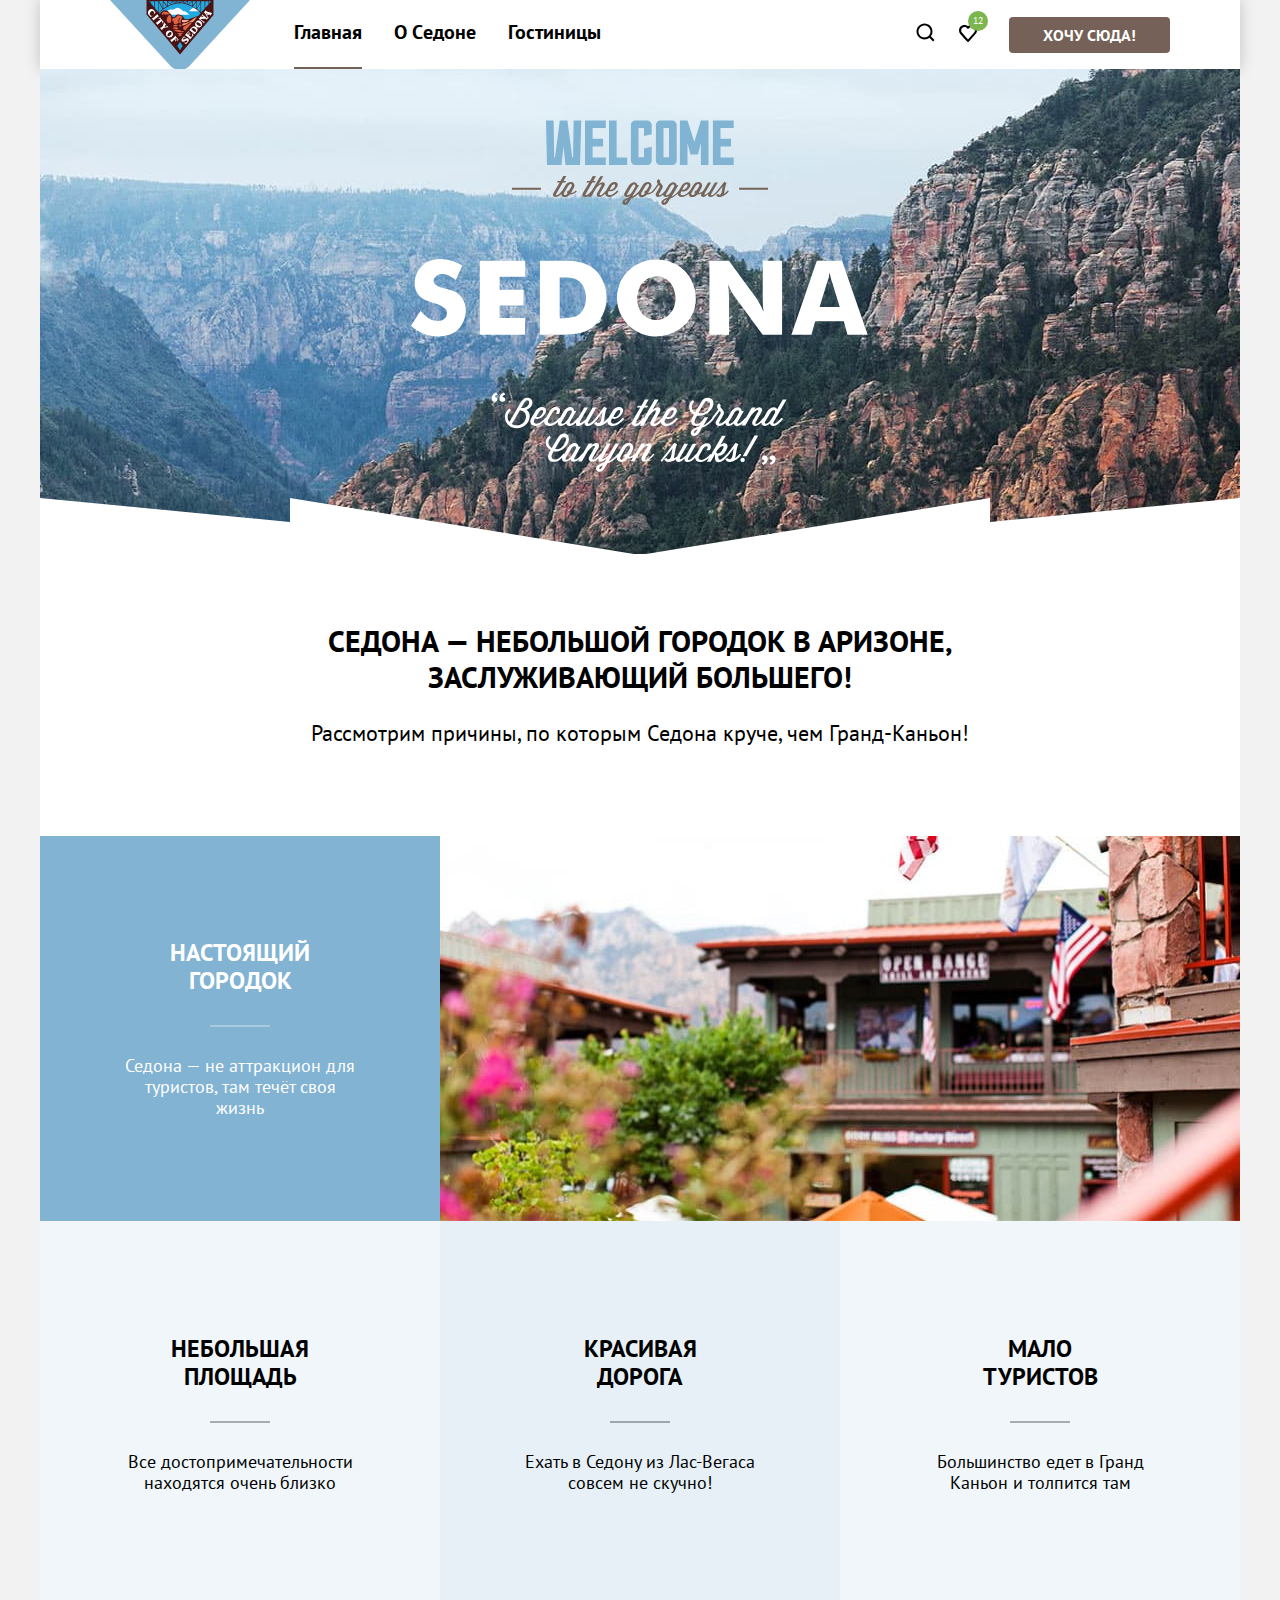
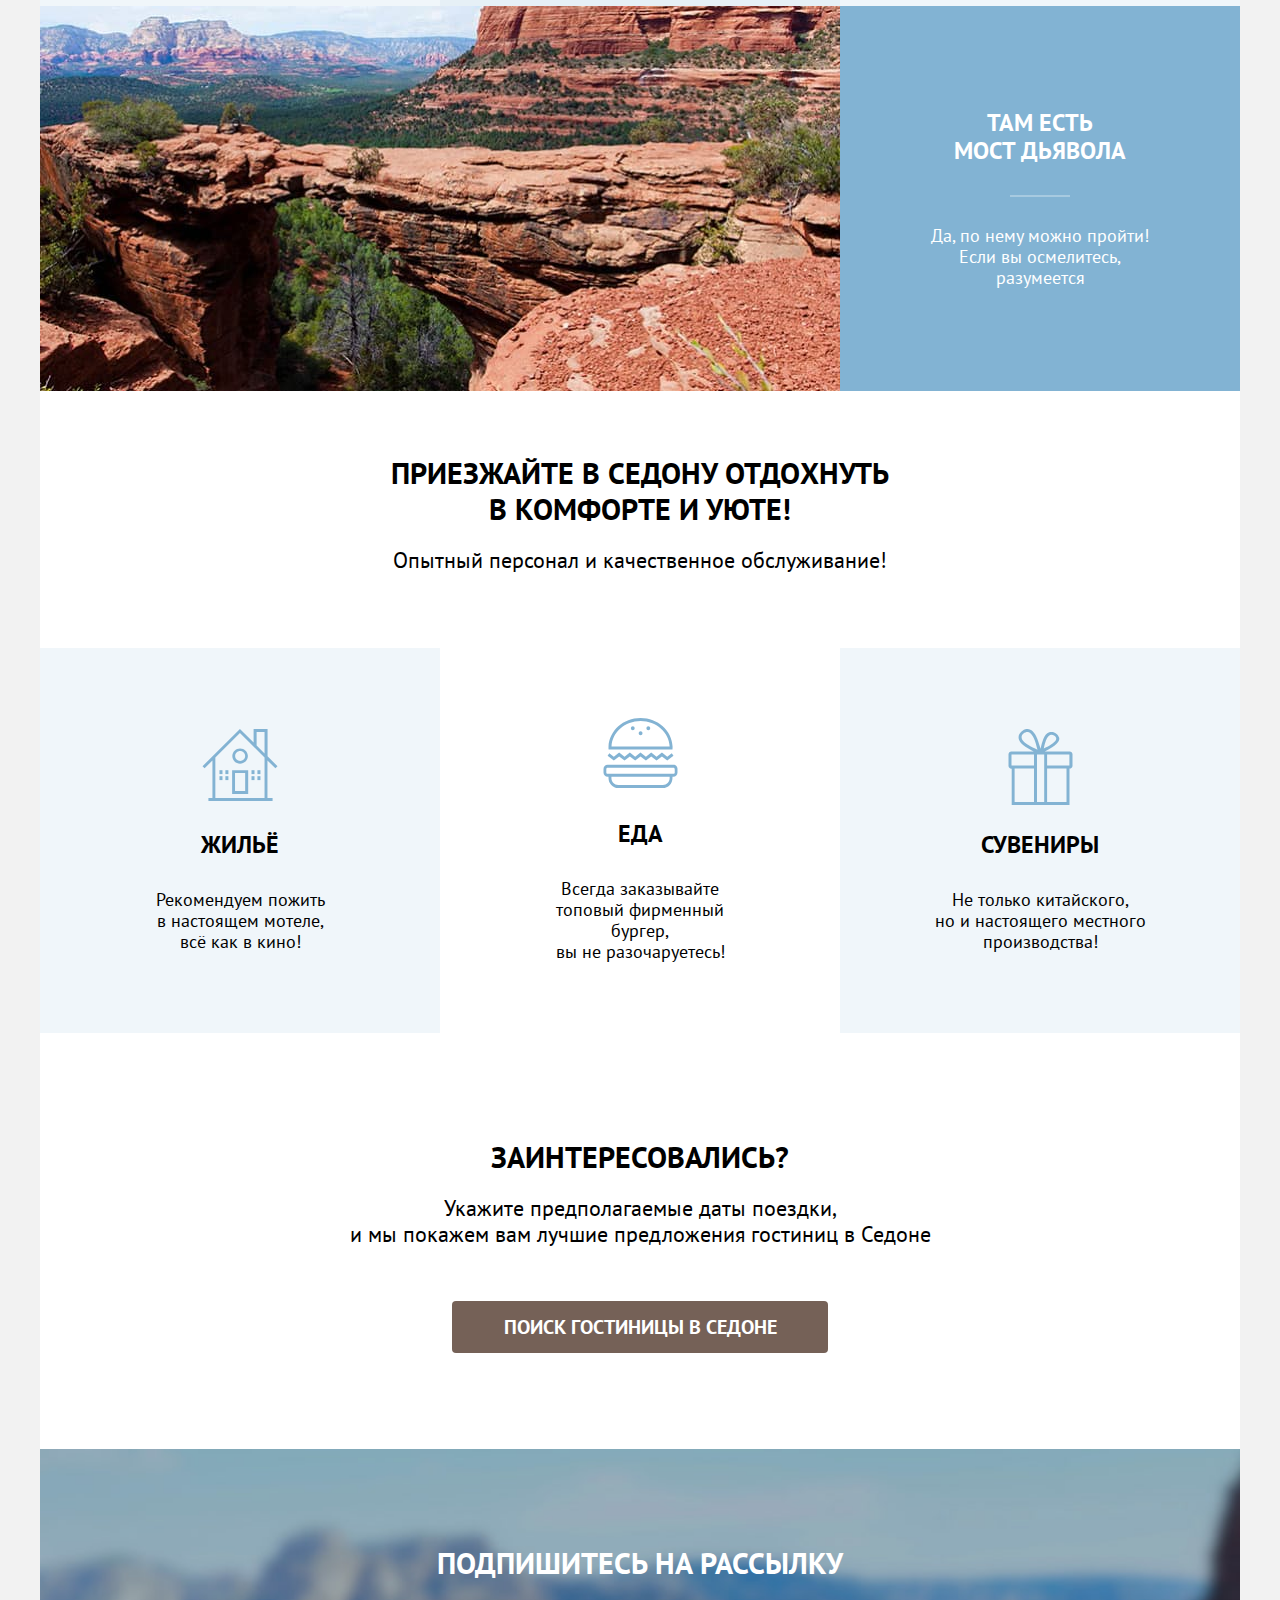
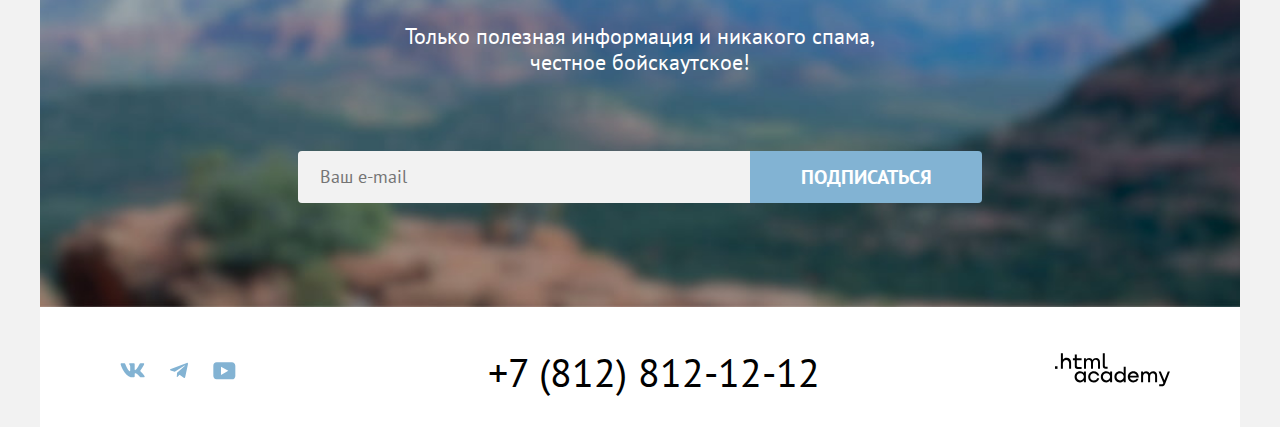
==== commit f6721a4a: "Добавляет модальное окно" ====
--- a/index.html
+++ b/index.html
@@ -213,6 +213,118 @@
           </svg>
       </a>
     </footer>
+    <!--
+    <div class="modal-container modal-container-close">
+      <div class="modal modal-auth">
+        <button class="modal-close-button">
+          <span class="visually-hidden">Закрыть</span>
+        </button>
+        <section clas="modal-content">
+          <h2 class="modal-title">Поиск гостиницы в Седоне</h2>
+          <form action="https://echo.htmlacademy.ru/" method="post">
+            <div class="wrapper-modal-container">
+
+              <div class="field-form">
+                <p class="field-group">
+                  <label class="group-date-check-in" for="check-in">
+                    <span class="field-date">Дата заезда:</span>
+                  </label>
+                  <input class="input-date modal-date-check-in" id="check-in" name="modal-date-check-in" type="text" value="27 апреля 2020" placeholder="Укажите дату" required>
+                </p>
+
+                <p class="date-error">Мы не можем отправить вас в прошлое.</p>
+
+              </div>
+
+              <div class="field-form">
+                <p class="field-group">
+                  <label class="group-date-check-out" for="check-out">
+                    <span class="field-date">Дата выезда:</span>
+                  </label>
+                  <input class="input-date modal-date-check-out" id="check-out" name="modal-date-check-out" type="text" value="1 сентября 2021" placeholder="Укажите дату" required>
+                </p>
+
+                <p class="date-success">На эти даты есть свободные номера. Пока есть.</p>
+
+              </div>
+           </div>
+
+             <div class="wrapper-counters-group">
+
+               <div class="group-adults">
+
+                 <label class="counter-adults" for="check-adults">
+                    <span class="adults-text">Взрослые:</span>
+                 </label>
+
+                 <div class="counter-check-minus">
+                  <button class="modal-count" type="button">
+                    <span class="visually-hidden">Меньше</span>
+                    <svg class="icon-minus" width="20" height="20" viewBox="0 0 20 20" fill="none" xmlns="http://www.w3.org/2000/svg">
+                      <path d="M3 9V11H17V9H3Z" fill-opacity="0.3"/>
+                    </svg>
+                  </button>
+                </div>
+
+
+                <input class="input-adults" id="check-adults" name="count-adults" type="number" value="2" required>
+
+                <div class="counter-check-plus">
+                  <button class="modal-count" type="button">
+                    <span class="visually-hidden">Больше</span>
+                    <svg class="icon-plus" wwidth="20" height="20" viewBox="0 0 20 20" fill="none" xmlns="http://www.w3.org/2000/svg">
+                      <path d="M17 9H11V3H9V9H3V11H9V17H11V11H17V9Z" fill-opacity="0.3"/>
+                    </svg>
+                  </button>
+                </div>
+
+
+              </div>
+
+              <div class="group-kids">
+
+                <label class="counter-kids" for="check-kids">
+                  <span class="kids-text">Дети:</span>
+                </label>
+
+                <div class="tooltip">
+                  <button class="tooltip-toggle" aria-labelledby="tooltip-label-date" type="button">
+                    <svg class="tooltip-icon" idth="20" height="20" viewBox="0 0 20 20" fill="none" xmlns="http://www.w3.org/2000/svg">
+                      <path fill-rule="evenodd" clip-rule="evenodd" d="M9 4H11V6H9V4ZM11 16H9V7H11V16Z" fill="white"/>
+                    </svg>
+                  </button>
+                  <span class="tooltip-text" role="tooltip" id="tooltip-label-date">Укажите количество детей, которые будут с вами, возраст которых от 6 до 18 лет. Дети до 6 лет размещаются бесплатно.</span>
+                </div>
+
+                <div class="counter-check-minus">
+                  <button class="modal-count" type="button">
+                    <span class="visually-hidden">Меньше</span>
+                    <svg class="icon-minus" width="20" height="20" viewBox="0 0 20 20" fill="none" xmlns="http://www.w3.org/2000/svg">
+                      <path d="M3 9V11H17V9H3Z" fill-opacity="0.3"/>
+                    </svg>
+                  </button>
+                </div>
+
+
+                <input class="input-kids" id="check-kids" name="count-kids" type="number" value="2">
+
+                <div class="counter-check-plus">
+                  <button class="modal-count" type="button">
+                    <span class="visually-hidden">Больше</span>
+                    <svg class="icon-plus" wwidth="20" height="20" viewBox="0 0 20 20" fill="none" xmlns="http://www.w3.org/2000/svg">
+                      <path d="M17 9H11V3H9V9H3V11H9V17H11V11H17V9Z" fill-opacity="0.3"/>
+                    </svg>
+                  </button>
+                </div>
+              </div>
+            </div>
+            <div>
+              <button class="modal-submit" type="submit">Найти</button>
+            </div>
+          </form>
+        </section>
+      </div>
+    </div>
+  -->
   </body>
-
 </html>
--- a/styles/styles.css
+++ b/styles/styles.css
@@ -153,7 +153,7 @@
   flex-direction: column;
   justify-content: center;
   margin-top: 56px;
-  margin-left: 55px;
+  margin-left: 80px;
 }
 
 
@@ -443,7 +443,9 @@
 
 /* Main */
 
+
 .main-container {
+  position: relative;
   flex-grow: 1;
 }
 
@@ -451,6 +453,7 @@
   display: flex;
   flex-direction: column;
   width: 1200px;
+  height: 100%;
   margin: 0 auto;
   background-color: #ffffff;
 }
@@ -458,10 +461,11 @@
 /* Hero */
 
 .hero {
-  background-color: aliceblue;
-  background-image: url("../images/hero.jpg");
-  background-size: 1200px,  cover;
+  min-height: 485px;
+  background-color: #a0a0a0;
+  background-image: url("../images/divider.svg"), url("../images/hero.jpg");
   background-repeat: no-repeat;
+  background-position: left bottom -1px, left top;
 }
 
 .hero img {
@@ -876,6 +880,428 @@
   fill:#615048;
 }
 
+/* Modal window */
+
+.modal-container-close {
+  display: none;
+}
+
+.modal-container {
+  position: fixed;
+  top: 0;
+  left: 0;
+  height: 100%;
+  width: 100%;
+  background-color: rgba(242, 242, 242, 0.8);
+  display: flex;
+}
+
+.modal {
+  position: relative;
+  margin: auto;
+  padding: 70px 64px;
+  background-color: #ffffff;
+  border-radius: 20px;
+  box-shadow: 0 25px 50px 0 rgba(0, 0, 0, 0.15);
+}
+
+.modal-auth {
+  width: 577px;
+}
+
+.modal-close-button {
+  position: absolute;
+  padding: 0;
+  margin: 64px 54px;
+  top: 0;
+  right: 0;
+  width: 52px;
+  height: 52px;
+  background-color: #f2f2f2;
+  border-radius: 50%;
+  background-image: url(../images/close.svg);
+  background-repeat: no-repeat;
+  background-position: center;
+  cursor: pointer;
+}
+
+.modal-close-button:hover {
+  background-color: rgba(230, 230, 230, 1);
+}
+
+.modal-close-button:focus {
+  background-color: rgba(230, 230, 230, 1);
+  border: 3px solid rgba(131, 179, 211, 1);
+}
+
+.modal-title {
+  font-family: "PT Sans", sans-serif;
+  font-size: 30px;
+  font-weight: 700;
+  line-height: 36px;
+  color: #000000;
+  text-transform: uppercase;
+  margin: 0;
+  margin-bottom: 64px;
+}
+
+/* Date-check */
+
+.wrapper-mondal-container {
+  display: flex;
+  justify-content: flex-start;
+  align-items: flex-start;
+  width: 100%;
+  min-height: 48px;
+}
+
+.field-form {
+  display: flex;
+  align-items: center;
+  flex-wrap: wrap;
+  margin: 0;
+  margin-bottom: 23px;
+}
+
+.field-group {
+  display: flex;
+  flex-grow: 1;
+  margin: 0;
+}
+
+.group-date-check-in {
+  min-height: 48px;
+  margin-right: 24px;
+}
+
+.date-error {
+  display: block;
+  box-sizing: border-box;
+  font-family: inherit;
+  font-weight: 400;
+  font-size: 16px;
+  line-height: 21px;
+  text-align: left;
+  color: #ff5757;
+  padding: 4px 135px 0 157px;
+  margin: 0;
+}
+
+.group-date-check-out {
+  min-height: 48px;
+  margin-right: 18px;
+}
+
+.date-success {
+  display: block;
+  box-sizing: border-box;
+  font-family: inherit;
+  font-weight: 400;
+  font-size: 16px;
+  line-height: 21px;
+  text-align: left;
+  color: #333333;
+  padding: 4px 69px 0 157px;
+  margin: 0;
+}
+
+.field-date {
+  display: block;
+  box-sizing: border-box;
+  font-family: inherit;
+  font-size: 20px;
+  font-weight: 700;
+  line-height: 24px;
+  text-align: left;
+  text-transform: capitalize;
+  padding-bottom: 12px;
+  padding-top: 12px;
+}
+
+.input-date {
+  box-sizing: border-box;
+  flex-grow: 1;
+  height: 48px;
+  padding: 12px 20px;
+  background-color: #f2f2f2;
+  background-image: url(../images/calender.svg);
+  background-repeat: no-repeat;
+  background-position: center right 20px;
+  border-radius: 4px;
+  border: 3px solid #f2f2f2;
+}
+
+.input-date:hover {
+  background-color: #e6e6e6;
+}
+
+.input-date:focus {
+  background-color: #e6e6e6;
+  border-color: #82B3D3;
+}
+
+.modal-date-check-in {
+  font-family: inherit;
+  font-weight: 700;
+  font-size: 18px;
+  line-height: 24px;
+  color: #000000;
+  text-align: left;
+}
+
+.modal-date-check-out {
+  font-family: inherit;
+  font-weight: 700;
+  font-size: 18px;
+  line-height: 24px;
+  color: #000000;
+  text-align: left;
+}
+
+/* Counters */
+
+.wrapper-counters-group {
+  display: flex;
+  align-items: center;
+  justify-content: space-between;
+  width: 100%;
+  min-height: 48px;
+  margin: 0;
+  margin-bottom: 48px;
+}
+
+/* Adults-check */
+
+.group-adults {
+  display: flex;
+  justify-content: flex-start;
+  align-items: flex-start;
+  min-height: 48px;
+}
+
+.counter-adults {
+  display: block;
+  box-sizing: border-box;
+  font-family: inherit;
+  font-size: 20px;
+  font-weight: 700;
+  line-height: 24px;
+  text-align: left;
+  text-transform: capitalize;
+  padding-bottom: 12px;
+  padding-top: 12px;
+  min-height: 48px;
+  margin-right: 46px;
+}
+
+.counter-check-minus {
+  display: flex;
+  justify-content: space-around;
+  align-items: center;
+  min-height: 48px;
+  background-color: #f2f2f2;
+  border-radius: 4px 0 0 4px;
+  padding: 0;
+  margin: 0;
+
+}
+
+.counter-check-plus {
+  display: flex;
+  justify-content: space-around;
+  align-items: center;
+  min-height: 48px;
+  background-color: #f2f2f2;
+  border-radius: 0 4px 4px 0;
+}
+
+.modal-count {
+  display: flex;
+  justify-content: center;
+  align-items: center;
+  width: 20px;
+  height: 20px;
+  padding: 0;
+  margin: 14px 10px;
+  background-color: #f2f2f2;
+  border: none;
+  border-radius: 4px;
+  cursor: pointer;
+}
+
+.modal-count svg {
+  fill: #756157 ;
+  box-sizing: border-box;
+}
+
+.modal-count:hover svg {
+  fill: #000000;
+}
+
+.modal-count:active svg {
+  fill: rgba(117, 97, 87, 0.3);
+}
+
+.input-adults {
+  box-sizing: border-box;
+  font-family: inherit;
+  font-weight: 700;
+  font-size: 18px;
+  line-height: 20px;
+  color:#000000;
+  background-color: #f2f2f2;
+  border: 0;
+  text-align: center;
+  min-height: 48px;
+  width: 31px;
+  appearance: textfield;
+}
+
+.input-adults:focus,
+.input-adults:focus-visible {
+  outline: none;
+}
+
+.input-adults::-webkit-outer-spin-button,
+.input-adults::-webkit-inner-spin-button {
+  -webkit-appearance: none;
+  margin: 0;
+}
+
+/* Kids-check */
+
+.group-kids {
+  display: flex;
+  justify-content: flex-start;
+  align-items: flex-start;
+  min-height: 48px;
+}
+
+.counter-kids {
+  display: block;
+  box-sizing: border-box;
+  font-family: inherit;
+  font-size: 20px;
+  font-weight: 700;
+  line-height: 24px;
+  text-align: left;
+  text-transform: capitalize;
+  padding-bottom: 12px;
+  padding-top: 12px;
+  min-height: 48px;
+  margin-right: 10px;
+}
+
+.input-kids {
+  box-sizing: border-box;
+  font-family: inherit;
+  font-weight: 700;
+  font-size: 18px;
+  line-height: 20px;
+  color:#000000;
+  background-color: #f2f2f2;
+  border: 0;
+  text-align: center;
+  min-height: 48px;
+  width: 31px;
+  appearance: textfield;
+}
+
+.input-children:focus,
+.input-children:focus-visible {
+  outline: none;
+}
+
+.input-children::-webkit-outer-spin-button,
+.input-children::-webkit-inner-spin-button {
+  -webkit-appearance: none;
+  margin: 0;
+}
+
+/* Submit */
+
+.modal-submit {
+  box-sizing: border-box;
+  width: 577px;
+  height: 60px;
+  padding: 18px 77px;
+  line-height: 24px;
+  border-radius: 10px;
+}
+
+.modal-submit:hover,
+.modal-submit:focus {
+  background-color: #68a2ca;
+}
+
+.modal-submit:active {
+  color: rgba(255, 255, 255, 0.3);
+  background-color: #68a2ca;
+}
+
+/* Tooltip */
+
+.tooltip {
+  position: relative;
+  top: 11px;
+  margin-right: 36px;
+}
+
+.tooltip-toggle {
+  border: none;
+  border-radius: 50%;
+  background-color: #83B3D3;
+  padding: 0;
+  margin: 0;
+  display: block;
+  width: 26px;
+  height: 26px;
+}
+
+.tooltip-icon {
+  width: 100%;
+  height: 100%;
+  display: block;
+}
+
+.tooltip-text {
+  z-index: 1;
+  display: none;
+  box-sizing: border-box;
+  position: absolute;
+  top: 41px;
+  left: -114px;
+  background-color: #333333;
+  box-shadow: 0 15px 30px 0 rgba(0, 0, 0, 0.15);
+  color: #ffffff;
+  font-family: inherit;
+  font-weight: 400;
+  font-size: 16px;
+  line-height: 20px;
+  text-transform: none;
+  border-radius: 10px;
+  width: 256px;
+  min-height: 143px;
+  padding: 15px 18px 18px 22px;
+}
+
+.tooltip-toggle:hover + .tooltip-text,
+.tooltip-toggle:focus + .tooltip-text {
+  display: block;
+}
+
+.tooltip-text::before {
+  content: "";
+  position: absolute;
+  top: -8px;
+  left: 50%;
+  transform: translateX(-50%);
+  width: 19px;
+  height: 9px;
+  background-image: url("../images/triangle.svg");
+  background-position: center;
+  background-repeat: no-repeat;
+}
 
 /* Inner page */
 
@@ -934,7 +1360,7 @@
   position: absolute;
   display: block;
   right: -18px;
-  top: 5px;
+  top: 7px;
   width: 6px;
   height: 10px;
   background-image: url("../images/arrow.svg");
@@ -945,8 +1371,6 @@
 .breadcrubs-link {
   text-decoration: none;
   color: #ffffff;
-  font-size: 16px;
-  line-height: 21px;
 }
 
 .breadcrubs-link:hover {
@@ -961,7 +1385,7 @@
   fill: rgba(255, 255, 255, 0.6);
 }
 
-/* catalog-filter / form */
+/* catalog-filter */
 
 .catalog-filter {
   list-style: none;
@@ -977,7 +1401,7 @@
 
 .catalog-filter-infrastructure {
   margin: 0;
-  margin-right: 70px;
+  margin-right: 50px;
   padding: 0;
   color: #ffffff;
   border: 0;
@@ -985,7 +1409,7 @@
 
 .catalog-filter-housing {
   margin: 0;
-  margin-right: 140px;
+  margin-right: 13px;
   padding: 0;
   color: #ffffff;
   border: 0;
@@ -993,7 +1417,7 @@
 
 .catalog-filter-cost {
   margin: 0;
-  margin-right: 70px;
+  margin-left: 80px;
   padding: 0;
   color: #ffffff;
   border: 0;
@@ -1016,6 +1440,12 @@
 .catalog-filter-item {
   padding-bottom: 16px;
 }
+
+
+
+/* Form */
+
+/* Control */
 
 .control {
   display: block;
@@ -1024,8 +1454,208 @@
   font-size: 18px;
   line-height: 23px;
   text-align: left;
-}
-
+  position: relative;
+  padding-left: 36px;
+}
+
+.control:hover {
+  opacity: 60%;
+}
+
+.control:active {
+  opacity: 30%;
+}
+
+.control-mark {
+  position: absolute;
+  top: 3px;
+  left: 0;
+  width: 20px;
+  height: 20px;
+  box-sizing: border-box;
+  background-color: #ffffff;
+  border-radius: 4px;
+  border: 3px solid #ffffff;
+}
+
+.control:hover + .control-mark {
+  color: rgba(255, 255, 255, 0.6);
+}
+
+.control-mark:focus {
+  border-color:#82B3D3;
+}
+
+.control-input[type="checkbox"]:checked + .control-mark::before,
+.control-input[type="checkbox"]:checked + .control-mark::after {
+  position: absolute;
+  content: "";
+  top: 3px;
+  left: 1px;
+  width: 12px;
+  height: 10px;
+  background-image: url("../images/checked.svg");
+  background-repeat: no-repeat;
+}
+
+/* Radio */
+
+.control-input[type="radio"] + .control-mark {
+  border-radius: 50%;
+}
+
+.control-input[type="radio"]:checked + .control-mark::before {
+  position: absolute;
+  content: "";
+  top: 17%;
+  left: 15%;
+  width: 10px;
+  height: 10px;
+  background-color: #3f5e72;
+  border-radius: 50%;
+
+}
+
+/* Range */
+
+/* range-inputs */
+
+.range-wrapper-inputs {
+  display: flex;
+  justify-content: center;
+  margin-bottom: 44px;
+}
+
+.min-cost-label {
+  margin-right: 2px;
+}
+
+.min-cost-label,
+.max-cost-label {
+  position: relative;
+}
+
+.min-cost-label::after {
+  content: "от";
+  position: absolute;
+  right: 20px;
+  top: 12px;
+  color: rgba(0, 0, 0, 0.3);
+  font-size: 18px;
+  line-height: 24px;
+  font-weight: 400;
+  text-align: right;
+}
+
+.max-cost-label::after {
+  content: "до";
+  position: absolute;
+  right: 20px;
+  top: 12px;
+  color: rgba(0, 0, 0, 0.3);
+  font-size: 18px;
+  line-height: 24px;
+  font-weight: 400;
+  text-align: right;
+
+}
+
+.range-input {
+  width: 143px;
+  height: 48px;
+  margin: 0;
+  padding: 12px 20px;
+  box-sizing: border-box;
+  border: 3px solid #ffffff;
+  font-family: inherit;
+  font-size: 18px;
+  font-weight: 700;
+  line-height: 24px;
+  text-align: left;
+  appearance: textfield;
+}
+
+.range-input::-webkit-outer-spin-button,
+.range-input::-webkit-inner-spin-button {
+  appearance: none;
+  margin: 0;
+}
+
+.range-input.min-cost {
+  border-radius: 4px 0 0 4px;
+}
+
+.range-input.min-cost:hover {
+  background-color: #e6e6e6;
+  border-color: #E6E6E6;
+}
+
+.range-input.min-cost:focus {
+  background-color: #e6e6e6;
+  border-color: #82B3D3;
+}
+
+.range-input.max-cost {
+  border-radius: 0 4px 4px 0;
+}
+
+.range-input.max-cost:hover {
+  background-color: #e6e6e6;
+  border-color: #e6e6e6;
+}
+
+.range-input.max-cost:focus {
+  background-color: #e6e6e6;
+  border-color: #82B3D3;
+}
+
+/* range-scale */
+
+.range-scale {
+  position: relative;
+  width: 287px;
+  height: 4px;
+  background-color: rgba(255, 255, 255, 0.3);
+}
+
+.range-bar {
+  position: absolute;
+  height: 4px;
+  background-color: #ffffff;
+}
+
+.range-toggle {
+  position: absolute;
+  width: 20px;
+  height: 20px;
+  background-color: #ffffff;
+  border-radius: 5px;
+  border: 0;
+  cursor: pointer;
+}
+
+.range-toggle:hover {
+  background-color: #ffffff;
+  box-shadow: 0 4px 10px 0 rgba(0, 0, 0, 0.25);
+}
+
+.range-toggle:focus {
+  border: 3px solid #82B3D3;
+}
+
+.range-toggle:active {
+  border: 2px solid #82B3D3;
+}
+
+.toggle-min {
+  top: -8px;
+  left: 0;
+}
+
+.toggle-max {
+  top: -8px;
+  right: 0;
+}
 
 /* Sorting */
 
